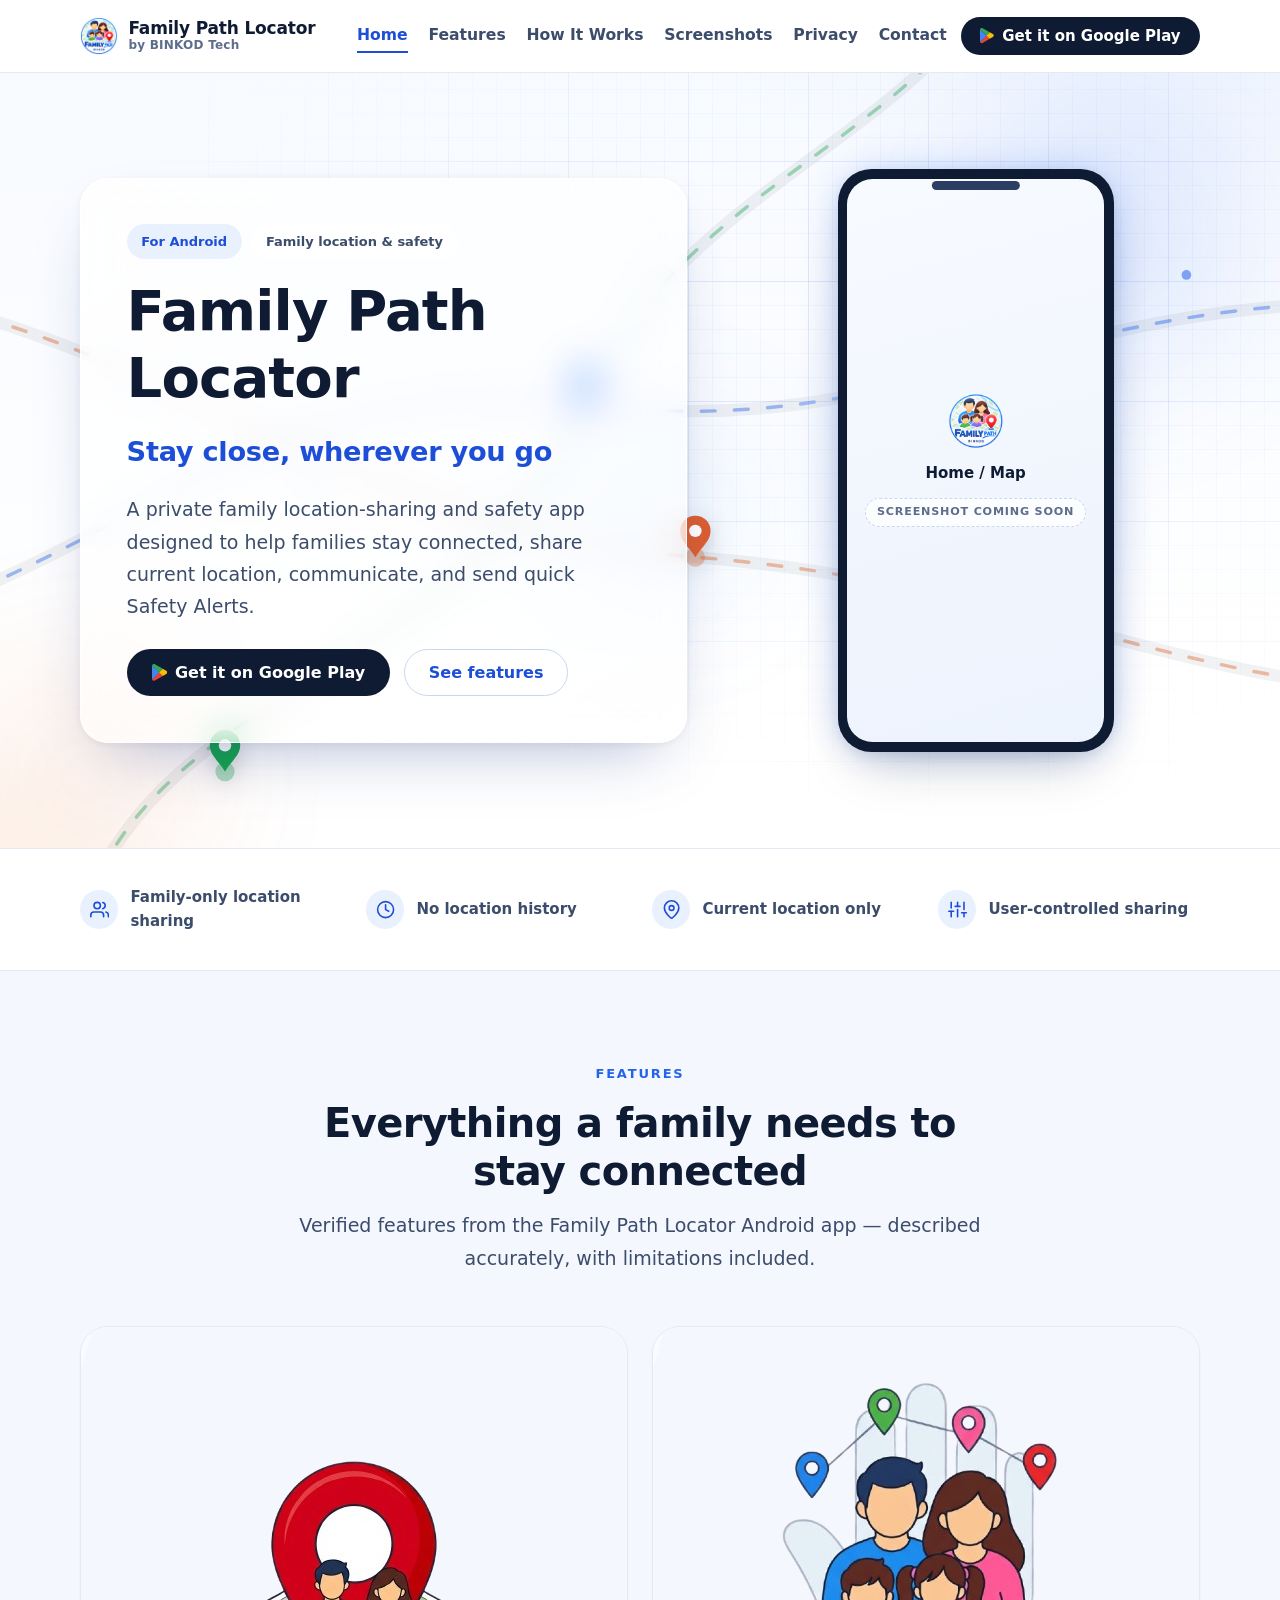
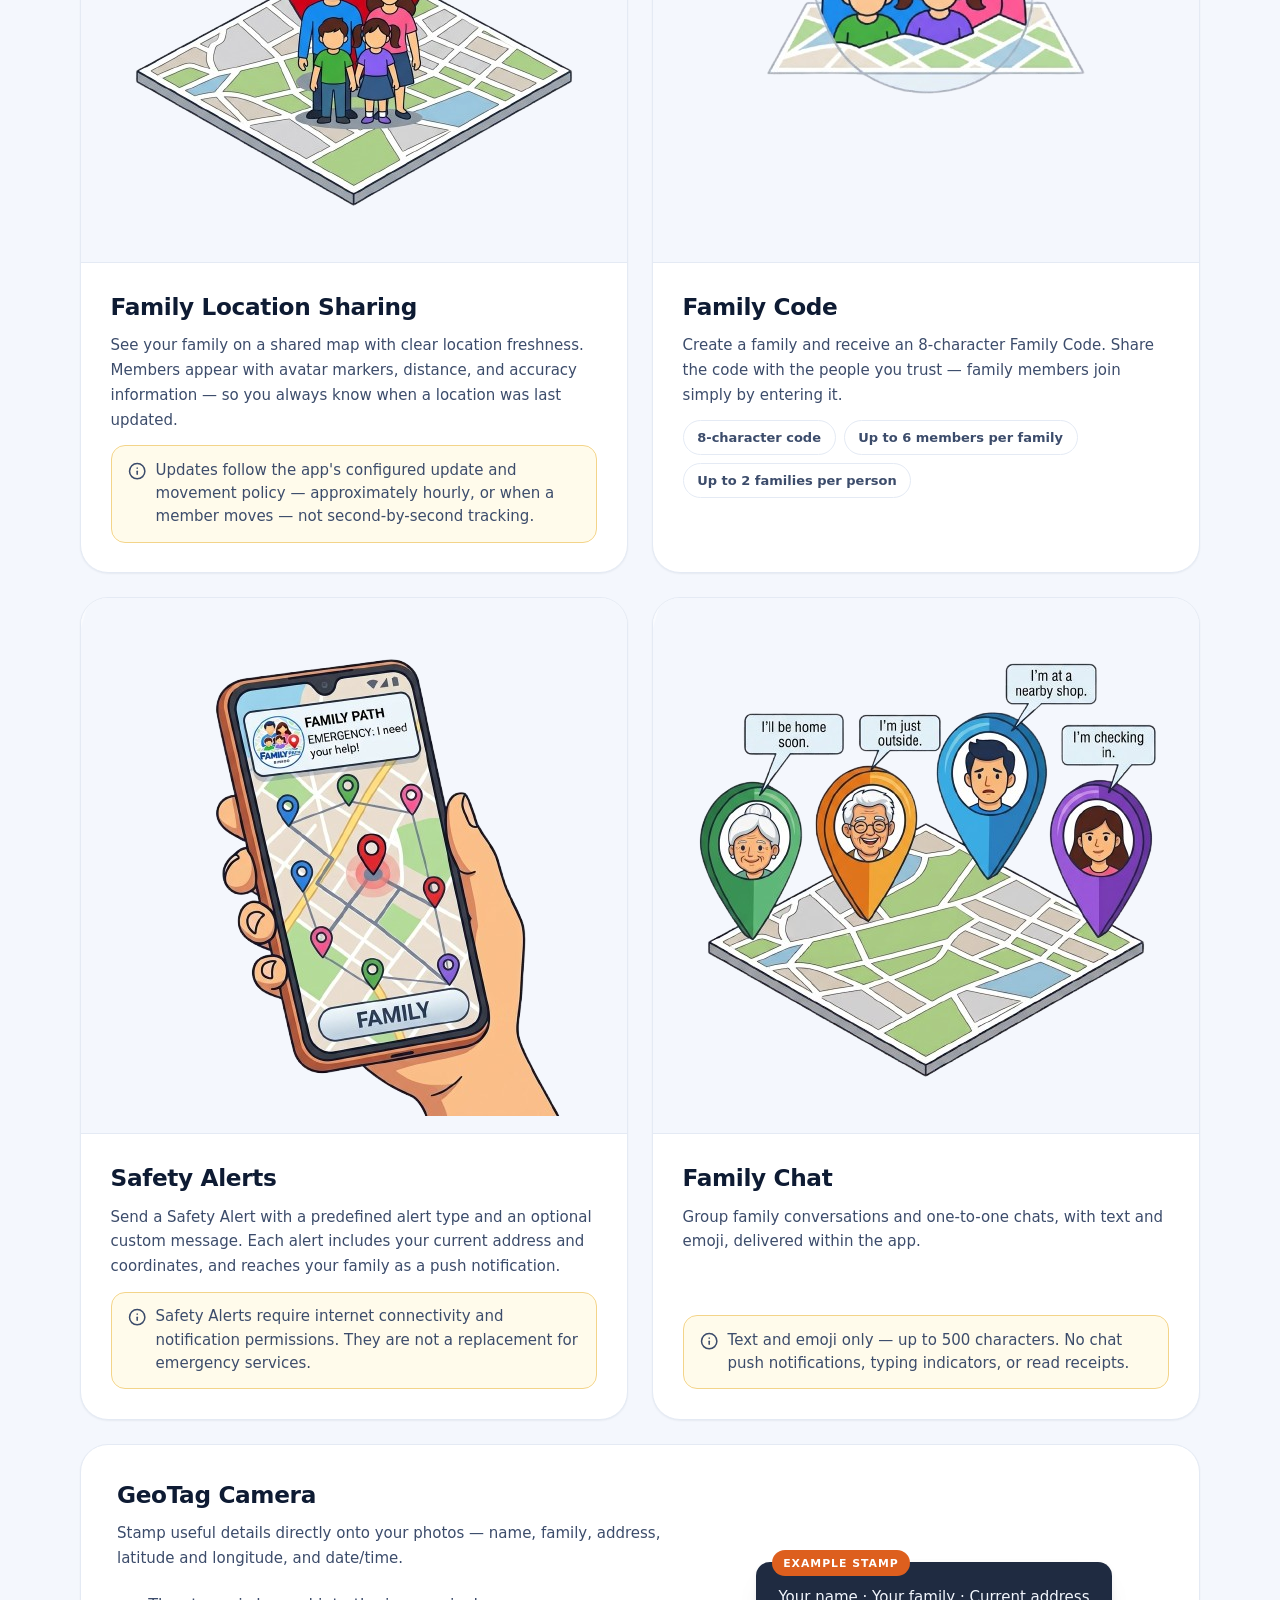
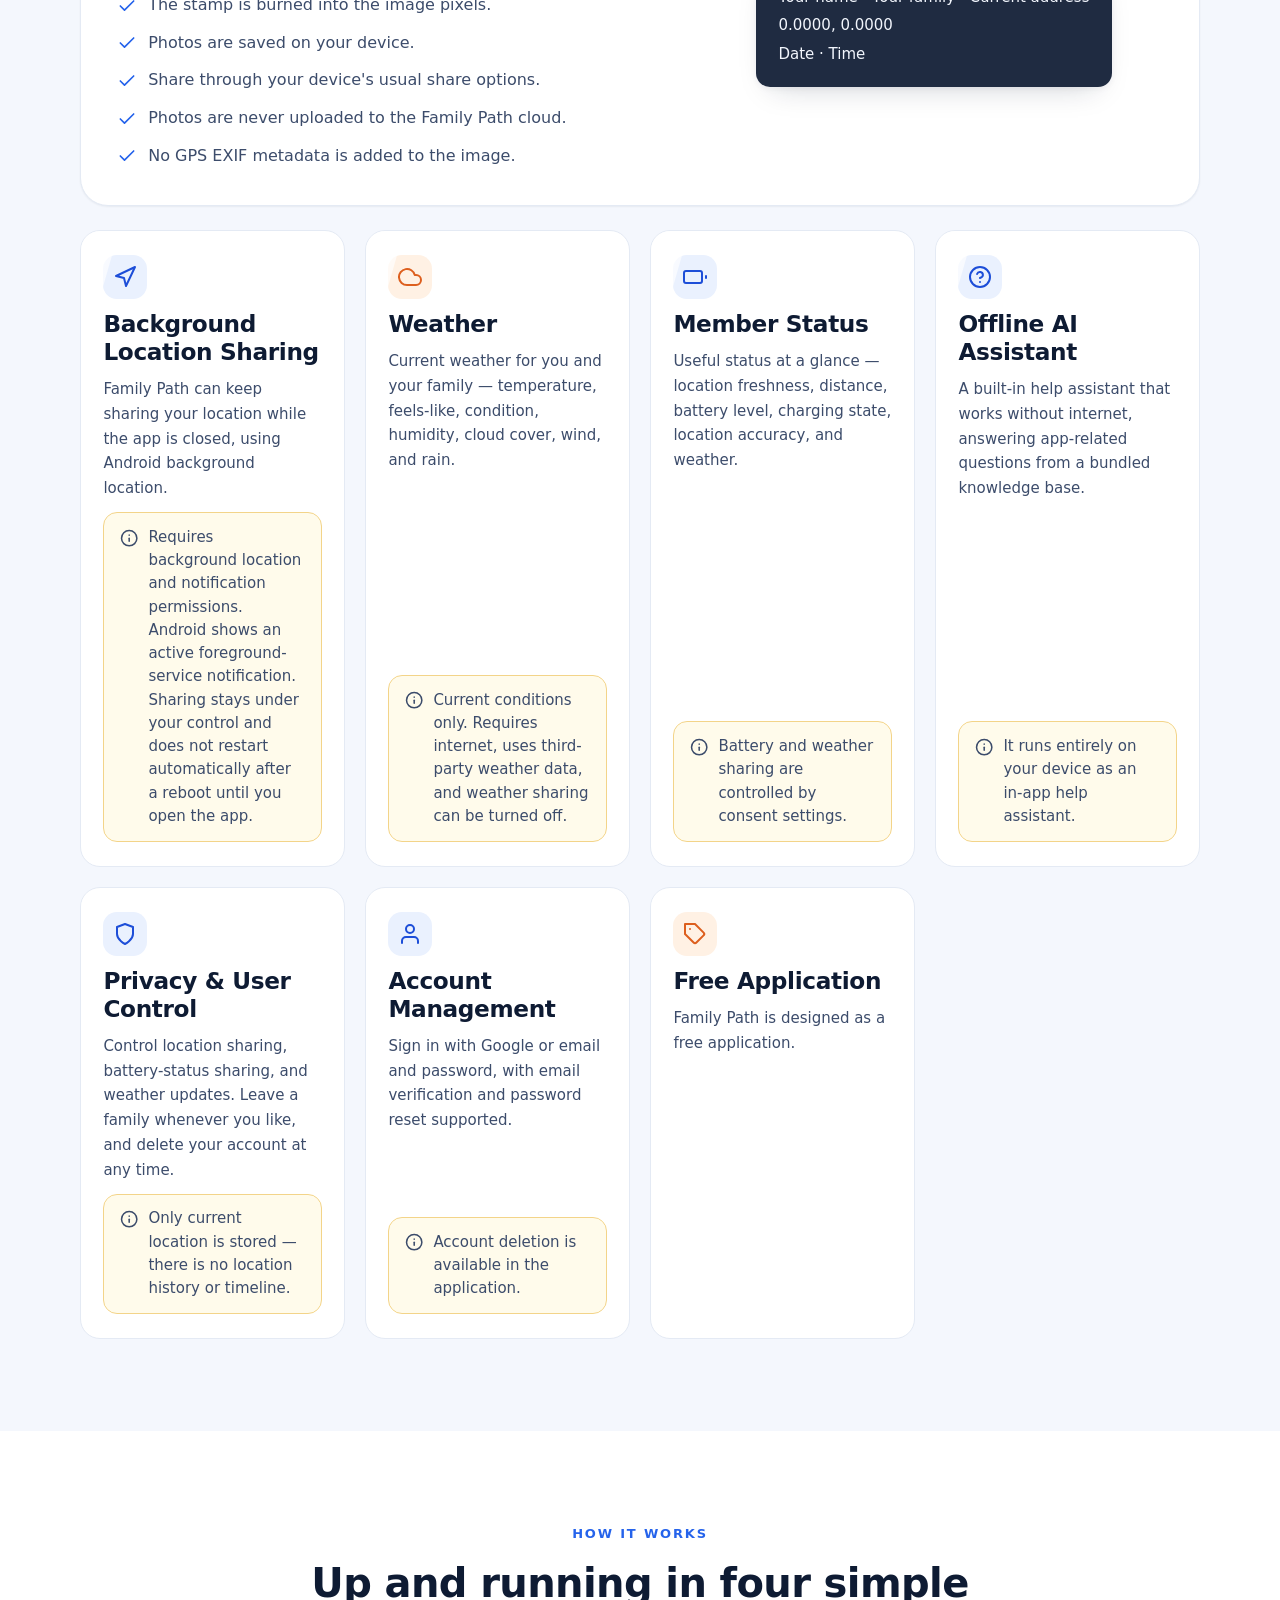
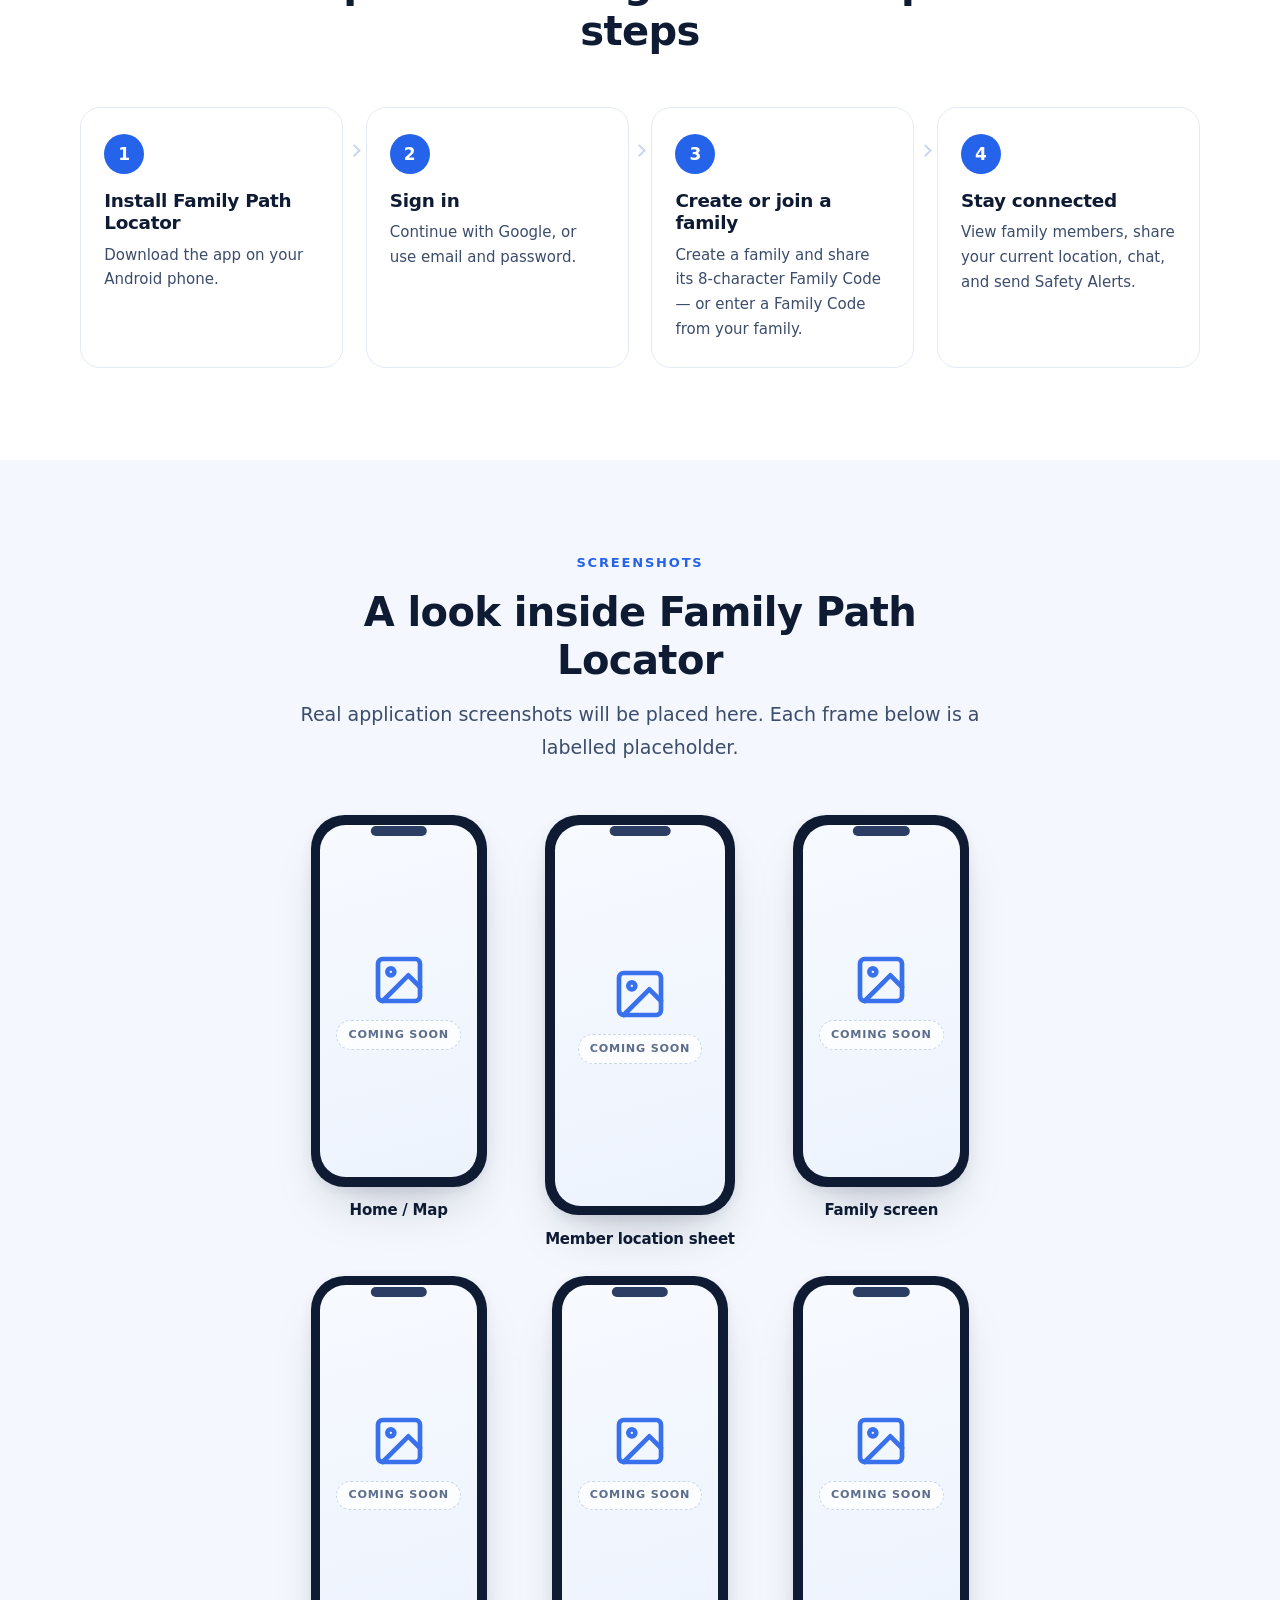
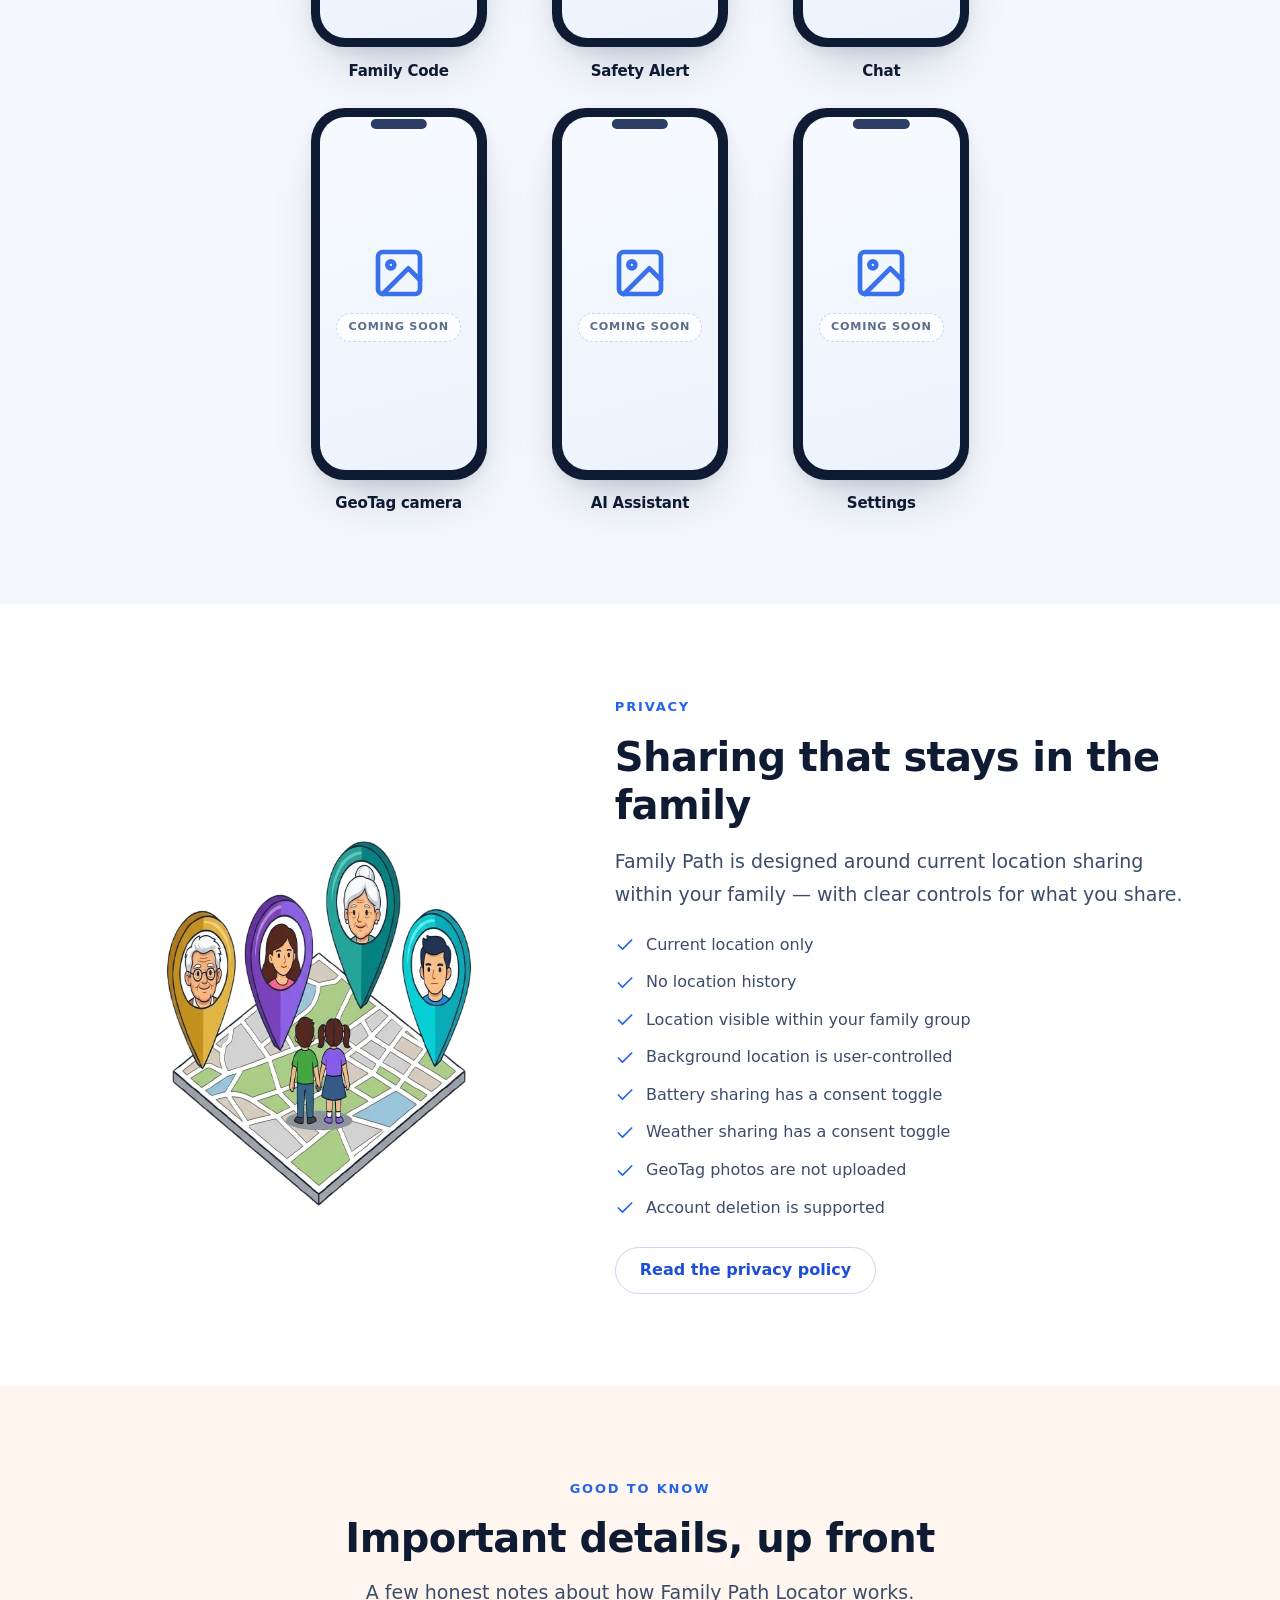
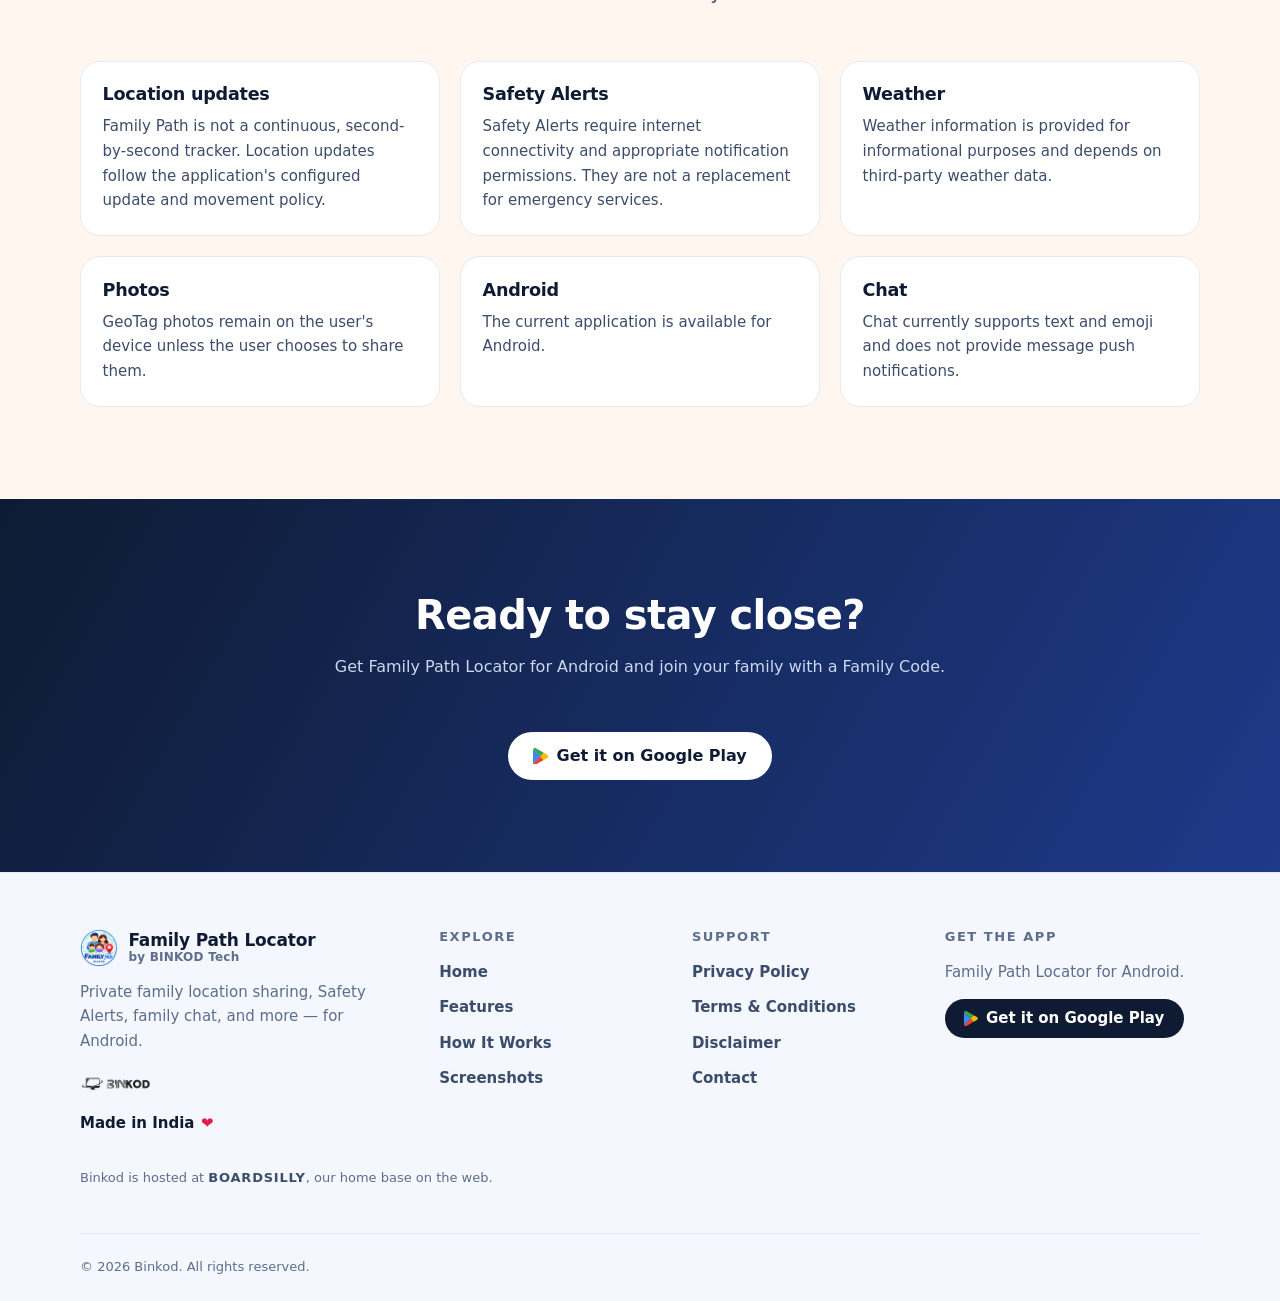
==== family-path-locator/index.html @ 32d00f83 "Initial website - binkod applications" ====
<!DOCTYPE html>
<html lang="en">
<head>
  <meta charset="UTF-8">
  <meta name="viewport" content="width=device-width, initial-scale=1.0">
  <title>Family Path Locator — Stay Close, Wherever You Go</title>
  <meta name="description" content="Family Path Locator is a family location-sharing and safety app for Android that helps families stay connected with current location sharing, family chat, Safety Alerts and more.">
  <meta name="theme-color" content="#2563eb">
  <script>
    document.documentElement.classList.add('js');
    window.setTimeout(function () {
      if (!document.documentElement.classList.contains('is-reveal-ready')) {
        document.documentElement.classList.remove('js');
      }
    }, 3000);
  </script>
  <!-- TODO: Add canonical URL and og:url once the production domain is confirmed. -->
  <meta property="og:type" content="website">
  <meta property="og:site_name" content="BINKOD Tech">
  <meta property="og:title" content="Family Path Locator — Stay Close, Wherever You Go">
  <meta property="og:description" content="Family Path Locator is a family location-sharing and safety app for Android that helps families stay connected with current location sharing, family chat, Safety Alerts and more.">
  <!-- TODO: Add og:image once the production domain is confirmed. -->
  <link rel="icon" type="image/png" sizes="96x96" href="/public/favicon/fav-96.png">
  <link rel="apple-touch-icon" href="/public/favicon/apple-touch-icon.png">
  <link rel="stylesheet" href="/css/global.css">
  <link rel="stylesheet" href="/css/family-path.css">
  <script src="/js/global.js" defer></script>
  <script src="/js/family-path.js" defer></script>
</head>
<body>
  <a class="skip-link" href="#main-content">Skip to main content</a>

  <!-- ============================ HEADER ============================ -->
  <header class="site-header">
    <div class="container header-inner">
      <a class="brand" href="/family-path-locator/">
        <img class="brand__img" src="/public/assets/family-path/icons/familypath.png" alt="" width="38" height="38">
        <span class="brand__text">
          <span class="brand__name">Family Path Locator</span>
          <span class="brand__by">by BINKOD Tech</span>
        </span>
      </a>
      <button class="nav-toggle" type="button" aria-expanded="false" aria-controls="primary-navigation" aria-label="Open menu">
        <span class="nav-toggle__bar" aria-hidden="true"></span>
        <span class="nav-toggle__bar" aria-hidden="true"></span>
        <span class="nav-toggle__bar" aria-hidden="true"></span>
      </button>
      <nav class="site-nav" id="primary-navigation" aria-label="Primary">
        <ul class="site-nav__list">
          <li><a class="site-nav__link" href="/family-path-locator/" aria-current="page">Home</a></li>
          <li><a class="site-nav__link" href="/family-path-locator/#features">Features</a></li>
          <li><a class="site-nav__link" href="/family-path-locator/#how-it-works">How It Works</a></li>
          <li><a class="site-nav__link" href="/family-path-locator/#screenshots">Screenshots</a></li>
          <li><a class="site-nav__link" href="/family-path-locator/privacy-policy/">Privacy</a></li>
          <li><a class="site-nav__link" href="/family-path-locator/contact/">Contact</a></li>
        </ul>
        <!-- Play Store link opens in a new tab (URL configured in js/global.js). -->
        <a class="btn btn--play btn--sm" href="https://play.google.com/store/apps/details?id=com.binkod.familypath" target="_blank" rel="noopener noreferrer" data-play-link>
          <svg class="btn__play-icon" viewBox="0 0 92 101" aria-hidden="true" focusable="false"><path fill="#EA4335" d="M42.7141006,48.2030918 L0.378682653,92.5574864 C1.34201801,95.9718278 3.8294422,98.7491902 7.11735265,100.081627 C10.4052631,101.414063 14.1244454,101.151948 17.1929731,99.3715328 L64.8282049,72.2415332 L42.7141006,48.2030918 Z"/><path fill="#FBBC04" d="M85.5227162,40.6634756 L64.9228444,28.8650805 L41.7361587,49.2125801 L65.0174839,72.1784402 L85.4596231,60.5062311 C89.1508724,58.5735708 91.4640104,54.7514463 91.4640104,50.5848534 C91.4640104,46.4182604 89.1508724,42.5961359 85.4596231,40.6634756 L85.5227162,40.6634756 Z"/><path fill="#4285F4" d="M0.378682653,8.39139474 C0.122773783,9.33743897 -0.00455672329,10.3136395 3.58642309e-13,11.2936738 L3.58642309e-13,89.6552074 C0.00268414143,90.6347753 0.129891998,91.6100356 0.378682653,92.5574864 L44.1652401,49.3387662 L0.378682653,8.39139474 Z"/><path fill="#34A853" d="M43.0295657,50.4744406 L64.9228444,28.8650805 L17.3507056,1.60889485 C15.5610268,0.560731677 13.5255296,0.005596085 11.4515081,0 C6.30402332,-0.0101779895 1.77867801,3.40639326 0.378682653,8.35984823 L43.0295657,50.4744406 Z"/></svg>
          Get it on Google Play
        </a>
      </nav>
    </div>
  </header>

  <main id="main-content">
    <!-- ============================ HERO ============================ -->
    <section class="fp-hero">
      <div class="hero-bg" aria-hidden="true">
        <span class="hero-blob hero-blob--primary"></span>
        <span class="hero-blob hero-blob--accent"></span>
        <span class="hero-blob hero-blob--sky"></span>
        <span class="hero-map-grid"></span>
        <svg class="hero-map" viewBox="0 0 1200 560" preserveAspectRatio="xMidYMid slice" focusable="false">
          <path class="map-road" d="M-40 420 C 220 380, 300 210, 560 240 C 820 270, 900 140, 1240 170"/>
          <path class="map-route map-route--blue" d="M-40 420 C 220 380, 300 210, 560 240 C 820 270, 900 140, 1240 170"/>
          <path class="map-road" d="M-40 140 C 260 180, 380 330, 640 350 C 900 370, 1040 470, 1240 440"/>
          <path class="map-route map-route--accent" d="M-40 140 C 260 180, 380 330, 640 350 C 900 370, 1040 470, 1240 440"/>
          <path class="map-road" d="M200 600 C 260 440, 480 430, 560 240 C 620 100, 760 60, 840 -40"/>
          <path class="map-route map-route--mint" d="M200 600 C 260 440, 480 430, 560 240 C 620 100, 760 60, 840 -40"/>
          <circle class="map-point map-point--blue" cx="360" cy="300" r="4"/>
          <circle class="map-point map-point--accent" cx="770" cy="432" r="4"/>
          <circle class="map-point map-point--blue" cx="995" cy="146" r="3.5"/>
          <g class="map-pin map-pin--blue" transform="translate(560 240)">
            <circle class="map-pin__ping" cx="0" cy="0" r="7"/>
            <path class="map-pin__shape" d="M0 0 C -5 -8 -11 -12 -11 -19 a 11 11 0 0 1 22 0 C 11 -12 5 -8 0 0 Z"/>
            <circle class="map-pin__dot" cx="0" cy="-19" r="4.5"/>
          </g>
          <g class="map-pin map-pin--accent" transform="translate(640 350)">
            <circle class="map-pin__ping" cx="0" cy="0" r="7"/>
            <path class="map-pin__shape" d="M0 0 C -5 -8 -11 -12 -11 -19 a 11 11 0 0 1 22 0 C 11 -12 5 -8 0 0 Z"/>
            <circle class="map-pin__dot" cx="0" cy="-19" r="4.5"/>
          </g>
          <g class="map-pin map-pin--mint" transform="translate(300 505)">
            <circle class="map-pin__ping" cx="0" cy="0" r="7"/>
            <path class="map-pin__shape" d="M0 0 C -5 -8 -11 -12 -11 -19 a 11 11 0 0 1 22 0 C 11 -12 5 -8 0 0 Z"/>
            <circle class="map-pin__dot" cx="0" cy="-19" r="4.5"/>
          </g>
        </svg>
      </div>
      <div class="container fp-hero__grid">
        <div class="fp-hero__copy anim-in">
          <div class="fp-hero__chips">
            <span class="chip chip--primary">For Android</span>
            <span class="chip">Family location &amp; safety</span>
          </div>
          <h1>Family Path Locator</h1>
          <p class="fp-hero__tagline">Stay close, wherever you go</p>
          <p class="lead">
            A private family location-sharing and safety app designed to help
            families stay connected, share current location, communicate, and
            send quick Safety Alerts.
          </p>
          <div class="actions">
            <a class="btn btn--play" href="https://play.google.com/store/apps/details?id=com.binkod.familypath" target="_blank" rel="noopener noreferrer" data-play-link>
              <svg class="btn__play-icon" viewBox="0 0 92 101" aria-hidden="true" focusable="false"><path fill="#EA4335" d="M42.7141006,48.2030918 L0.378682653,92.5574864 C1.34201801,95.9718278 3.8294422,98.7491902 7.11735265,100.081627 C10.4052631,101.414063 14.1244454,101.151948 17.1929731,99.3715328 L64.8282049,72.2415332 L42.7141006,48.2030918 Z"/><path fill="#FBBC04" d="M85.5227162,40.6634756 L64.9228444,28.8650805 L41.7361587,49.2125801 L65.0174839,72.1784402 L85.4596231,60.5062311 C89.1508724,58.5735708 91.4640104,54.7514463 91.4640104,50.5848534 C91.4640104,46.4182604 89.1508724,42.5961359 85.4596231,40.6634756 L85.5227162,40.6634756 Z"/><path fill="#4285F4" d="M0.378682653,8.39139474 C0.122773783,9.33743897 -0.00455672329,10.3136395 3.58642309e-13,11.2936738 L3.58642309e-13,89.6552074 C0.00268414143,90.6347753 0.129891998,91.6100356 0.378682653,92.5574864 L44.1652401,49.3387662 L0.378682653,8.39139474 Z"/><path fill="#34A853" d="M43.0295657,50.4744406 L64.9228444,28.8650805 L17.3507056,1.60889485 C15.5610268,0.560731677 13.5255296,0.005596085 11.4515081,0 C6.30402332,-0.0101779895 1.77867801,3.40639326 0.378682653,8.35984823 L43.0295657,50.4744406 Z"/></svg>
              Get it on Google Play
            </a>
            <a class="btn btn--outline" href="#features">See features</a>
          </div>
        </div>
        <div class="fp-hero__visual anim-in anim-in--delay">
          <!-- Application screenshot/mockup area. When the real Home / Map
               screenshot is supplied, replace the screen contents with:
               <img src="/public/assets/family-path/screenshots/home-map.png"
                    alt="Family Path home screen showing the family map"
                    width="..." height="..." loading="lazy"> -->
          <div class="device device--hero" role="img" aria-label="Placeholder for the Family Path Locator home and map screenshot">
            <div class="device__screen">
              <img class="device__icon" src="/public/assets/family-path/icons/familypath.png" alt="" width="56" height="56">
              <span class="device__label">Home / Map</span>
              <span class="device__pending">Screenshot coming soon</span>
            </div>
          </div>
        </div>
      </div>
    </section>

    <!-- ========================== TRUST STRIP ========================== -->
    <section class="trust" aria-labelledby="trust-title">
      <div class="container">
        <h2 id="trust-title" class="visually-hidden">Privacy highlights</h2>
        <ul class="trust__list" data-reveal-group>
          <li class="trust__item">
            <span class="trust__icon" aria-hidden="true">
              <svg class="icon" viewBox="0 0 24 24" fill="none" stroke="currentColor" stroke-width="2" stroke-linecap="round" stroke-linejoin="round" focusable="false"><path d="M17 21v-2a4 4 0 0 0-4-4H5a4 4 0 0 0-4 4v2"/><circle cx="9" cy="7" r="4"/><path d="M23 21v-2a4 4 0 0 0-3-3.87"/><path d="M16 3.13a4 4 0 0 1 0 7.75"/></svg>
            </span>
            Family-only location sharing
          </li>
          <li class="trust__item">
            <span class="trust__icon" aria-hidden="true">
              <svg class="icon" viewBox="0 0 24 24" fill="none" stroke="currentColor" stroke-width="2" stroke-linecap="round" stroke-linejoin="round" focusable="false"><circle cx="12" cy="12" r="10"/><polyline points="12 6 12 12 16 14"/></svg>
            </span>
            No location history
          </li>
          <li class="trust__item">
            <span class="trust__icon" aria-hidden="true">
              <svg class="icon" viewBox="0 0 24 24" fill="none" stroke="currentColor" stroke-width="2" stroke-linecap="round" stroke-linejoin="round" focusable="false"><path d="M21 10c0 7-9 13-9 13s-9-6-9-13a9 9 0 0 1 18 0z"/><circle cx="12" cy="10" r="3"/></svg>
            </span>
            Current location only
          </li>
          <li class="trust__item">
            <span class="trust__icon" aria-hidden="true">
              <svg class="icon" viewBox="0 0 24 24" fill="none" stroke="currentColor" stroke-width="2" stroke-linecap="round" stroke-linejoin="round" focusable="false"><line x1="4" y1="21" x2="4" y2="14"/><line x1="4" y1="10" x2="4" y2="3"/><line x1="12" y1="21" x2="12" y2="12"/><line x1="12" y1="8" x2="12" y2="3"/><line x1="20" y1="21" x2="20" y2="16"/><line x1="20" y1="12" x2="20" y2="3"/><line x1="1" y1="14" x2="7" y2="14"/><line x1="9" y1="8" x2="15" y2="8"/><line x1="17" y1="16" x2="23" y2="16"/></svg>
            </span>
            User-controlled sharing
          </li>
        </ul>
      </div>
    </section>

    <!-- =========================== FEATURES =========================== -->
    <section id="features" class="section section--soft" aria-labelledby="features-title">
      <div class="container">
        <div class="section-head" data-reveal>
          <span class="eyebrow">Features</span>
          <h2 id="features-title">Everything a family needs to stay connected</h2>
          <p class="lead">
            Verified features from the Family Path Locator Android app —
            described accurately, with limitations included.
          </p>
        </div>

        <!-- Spotlight features -->
        <div class="spotlight-grid" data-reveal-group>
          <article class="spotlight-card">
            <div class="spotlight-card__media">
              <img src="/public/assets/family-path/images/location-sharing.png" alt="" width="500" height="500" loading="lazy" decoding="async">
            </div>
            <div class="spotlight-card__body">
              <h3>Family Location Sharing</h3>
              <p>
                See your family on a shared map with clear location freshness.
                Members appear with avatar markers, distance, and accuracy
                information — so you always know when a location was last
                updated.
              </p>
              <p class="note">
                <svg class="icon" viewBox="0 0 24 24" fill="none" stroke="currentColor" stroke-width="2" stroke-linecap="round" stroke-linejoin="round" aria-hidden="true" focusable="false"><circle cx="12" cy="12" r="10"/><line x1="12" y1="16" x2="12" y2="12"/><line x1="12" y1="8" x2="12.01" y2="8"/></svg>
                Updates follow the app's configured update and movement policy —
                approximately hourly, or when a member moves — not
                second-by-second tracking.
              </p>
            </div>
          </article>

          <article class="spotlight-card">
            <div class="spotlight-card__media">
              <img src="/public/assets/family-path/images/flash1%20create%20family%20and%20members.png" alt="" width="500" height="500" loading="lazy" decoding="async">
            </div>
            <div class="spotlight-card__body">
              <h3>Family Code</h3>
              <p>
                Create a family and receive an 8-character Family Code. Share
                the code with the people you trust — family members join simply
                by entering it.
              </p>
              <div class="chip-row">
                <span class="chip">8-character code</span>
                <span class="chip">Up to 6 members per family</span>
                <span class="chip">Up to 2 families per person</span>
              </div>
            </div>
          </article>

          <article class="spotlight-card">
            <div class="spotlight-card__media">
              <img src="/public/assets/family-path/images/flash3%20safety%20alert.png" alt="" width="500" height="500" loading="lazy" decoding="async">
            </div>
            <div class="spotlight-card__body">
              <h3>Safety Alerts</h3>
              <p>
                Send a Safety Alert with a predefined alert type and an optional
                custom message. Each alert includes your current address and
                coordinates, and reaches your family as a push notification.
              </p>
              <p class="note">
                <svg class="icon" viewBox="0 0 24 24" fill="none" stroke="currentColor" stroke-width="2" stroke-linecap="round" stroke-linejoin="round" aria-hidden="true" focusable="false"><circle cx="12" cy="12" r="10"/><line x1="12" y1="16" x2="12" y2="12"/><line x1="12" y1="8" x2="12.01" y2="8"/></svg>
                Safety Alerts require internet connectivity and notification
                permissions. They are not a replacement for emergency services.
              </p>
            </div>
          </article>

          <article class="spotlight-card">
            <div class="spotlight-card__media">
              <img src="/public/assets/family-path/images/location-messages.png" alt="" width="500" height="500" loading="lazy" decoding="async">
            </div>
            <div class="spotlight-card__body">
              <h3>Family Chat</h3>
              <p>
                Group family conversations and one-to-one chats, with text
                and emoji, delivered within the app.
              </p>
              <p class="note">
                <svg class="icon" viewBox="0 0 24 24" fill="none" stroke="currentColor" stroke-width="2" stroke-linecap="round" stroke-linejoin="round" aria-hidden="true" focusable="false"><circle cx="12" cy="12" r="10"/><line x1="12" y1="16" x2="12" y2="12"/><line x1="12" y1="8" x2="12.01" y2="8"/></svg>
                Text and emoji only — up to 500 characters. No chat push
                notifications, typing indicators, or read receipts.
              </p>
            </div>
          </article>
        </div>

        <!-- GeoTag camera -->
        <article class="geotag-card" data-reveal>
          <div class="geotag-card__copy">
            <h3>GeoTag Camera</h3>
            <p>
              Stamp useful details directly onto your photos — name, family,
              address, latitude and longitude, and date/time.
            </p>
            <ul class="check-list">
              <li>
                <svg class="icon" viewBox="0 0 24 24" fill="none" stroke="currentColor" stroke-width="2" stroke-linecap="round" stroke-linejoin="round" aria-hidden="true" focusable="false"><polyline points="20 6 9 17 4 12"/></svg>
                The stamp is burned into the image pixels.
              </li>
              <li>
                <svg class="icon" viewBox="0 0 24 24" fill="none" stroke="currentColor" stroke-width="2" stroke-linecap="round" stroke-linejoin="round" aria-hidden="true" focusable="false"><polyline points="20 6 9 17 4 12"/></svg>
                Photos are saved on your device.
              </li>
              <li>
                <svg class="icon" viewBox="0 0 24 24" fill="none" stroke="currentColor" stroke-width="2" stroke-linecap="round" stroke-linejoin="round" aria-hidden="true" focusable="false"><polyline points="20 6 9 17 4 12"/></svg>
                Share through your device's usual share options.
              </li>
              <li>
                <svg class="icon" viewBox="0 0 24 24" fill="none" stroke="currentColor" stroke-width="2" stroke-linecap="round" stroke-linejoin="round" aria-hidden="true" focusable="false"><polyline points="20 6 9 17 4 12"/></svg>
                Photos are never uploaded to the Family Path cloud.
              </li>
              <li>
                <svg class="icon" viewBox="0 0 24 24" fill="none" stroke="currentColor" stroke-width="2" stroke-linecap="round" stroke-linejoin="round" aria-hidden="true" focusable="false"><polyline points="20 6 9 17 4 12"/></svg>
                No GPS EXIF metadata is added to the image.
              </li>
            </ul>
          </div>
          <div class="stamp" role="img" aria-label="Example of the information stamped onto a GeoTag photo">
            <span class="stamp__tag">Example stamp</span>
            <span class="stamp__line">Your name · Your family · Current address</span>
            <span class="stamp__line">0.0000, 0.0000</span>
            <span class="stamp__line">Date · Time</span>
          </div>
        </article>

        <!-- Remaining features -->
        <div class="feature-grid" data-reveal-group>
          <article class="feature-card">
            <span class="feature-card__icon" aria-hidden="true">
              <svg class="icon" viewBox="0 0 24 24" fill="none" stroke="currentColor" stroke-width="2" stroke-linecap="round" stroke-linejoin="round" focusable="false"><polygon points="3 11 22 2 13 21 11 13 3 11"/></svg>
            </span>
            <h3>Background Location Sharing</h3>
            <p>
              Family Path can keep sharing your location while the app is
              closed, using Android background location.
            </p>
            <p class="note">
              <svg class="icon" viewBox="0 0 24 24" fill="none" stroke="currentColor" stroke-width="2" stroke-linecap="round" stroke-linejoin="round" aria-hidden="true" focusable="false"><circle cx="12" cy="12" r="10"/><line x1="12" y1="16" x2="12" y2="12"/><line x1="12" y1="8" x2="12.01" y2="8"/></svg>
              Requires background location and notification permissions. Android
              shows an active foreground-service notification. Sharing stays
              under your control and does not restart automatically after a
              reboot until you open the app.
            </p>
          </article>

          <article class="feature-card">
            <span class="feature-card__icon feature-card__icon--accent" aria-hidden="true">
              <svg class="icon" viewBox="0 0 24 24" fill="none" stroke="currentColor" stroke-width="2" stroke-linecap="round" stroke-linejoin="round" focusable="false"><path d="M18 10h-1.26A8 8 0 1 0 9 20h9a5 5 0 0 0 0-10z"/></svg>
            </span>
            <h3>Weather</h3>
            <p>
              Current weather for you and your family — temperature, feels-like,
              condition, humidity, cloud cover, wind, and rain.
            </p>
            <p class="note">
              <svg class="icon" viewBox="0 0 24 24" fill="none" stroke="currentColor" stroke-width="2" stroke-linecap="round" stroke-linejoin="round" aria-hidden="true" focusable="false"><circle cx="12" cy="12" r="10"/><line x1="12" y1="16" x2="12" y2="12"/><line x1="12" y1="8" x2="12.01" y2="8"/></svg>
              Current conditions only. Requires internet, uses third-party
              weather data, and weather sharing can be turned off.
            </p>
          </article>

          <article class="feature-card">
            <span class="feature-card__icon" aria-hidden="true">
              <svg class="icon" viewBox="0 0 24 24" fill="none" stroke="currentColor" stroke-width="2" stroke-linecap="round" stroke-linejoin="round" focusable="false"><rect x="1" y="6" width="18" height="12" rx="2" ry="2"/><line x1="23" y1="13" x2="23" y2="11"/></svg>
            </span>
            <h3>Member Status</h3>
            <p>
              Useful status at a glance — location freshness, distance, battery
              level, charging state, location accuracy, and weather.
            </p>
            <p class="note">
              <svg class="icon" viewBox="0 0 24 24" fill="none" stroke="currentColor" stroke-width="2" stroke-linecap="round" stroke-linejoin="round" aria-hidden="true" focusable="false"><circle cx="12" cy="12" r="10"/><line x1="12" y1="16" x2="12" y2="12"/><line x1="12" y1="8" x2="12.01" y2="8"/></svg>
              Battery and weather sharing are controlled by consent settings.
            </p>
          </article>

          <article class="feature-card">
            <span class="feature-card__icon" aria-hidden="true">
              <svg class="icon" viewBox="0 0 24 24" fill="none" stroke="currentColor" stroke-width="2" stroke-linecap="round" stroke-linejoin="round" focusable="false"><circle cx="12" cy="12" r="10"/><path d="M9.09 9a3 3 0 0 1 5.83 1c0 2-3 3-3 3"/><line x1="12" y1="17" x2="12.01" y2="17"/></svg>
            </span>
            <h3>Offline AI Assistant</h3>
            <p>
              A built-in help assistant that works without internet, answering
              app-related questions from a bundled knowledge base.
            </p>
            <p class="note">
              <svg class="icon" viewBox="0 0 24 24" fill="none" stroke="currentColor" stroke-width="2" stroke-linecap="round" stroke-linejoin="round" aria-hidden="true" focusable="false"><circle cx="12" cy="12" r="10"/><line x1="12" y1="16" x2="12" y2="12"/><line x1="12" y1="8" x2="12.01" y2="8"/></svg>
              It runs entirely on your device as an in-app help assistant.
            </p>
          </article>

          <article class="feature-card">
            <span class="feature-card__icon" aria-hidden="true">
              <svg class="icon" viewBox="0 0 24 24" fill="none" stroke="currentColor" stroke-width="2" stroke-linecap="round" stroke-linejoin="round" focusable="false"><path d="M12 22s8-4 8-10V5l-8-3-8 3v7c0 6 8 10 8 10z"/></svg>
            </span>
            <h3>Privacy &amp; User Control</h3>
            <p>
              Control location sharing, battery-status sharing, and weather
              updates. Leave a family whenever you like, and delete your
              account at any time.
            </p>
            <p class="note">
              <svg class="icon" viewBox="0 0 24 24" fill="none" stroke="currentColor" stroke-width="2" stroke-linecap="round" stroke-linejoin="round" aria-hidden="true" focusable="false"><circle cx="12" cy="12" r="10"/><line x1="12" y1="16" x2="12" y2="12"/><line x1="12" y1="8" x2="12.01" y2="8"/></svg>
              Only current location is stored — there is no location history or
              timeline.
            </p>
          </article>

          <article class="feature-card">
            <span class="feature-card__icon" aria-hidden="true">
              <svg class="icon" viewBox="0 0 24 24" fill="none" stroke="currentColor" stroke-width="2" stroke-linecap="round" stroke-linejoin="round" focusable="false"><path d="M20 21v-2a4 4 0 0 0-4-4H8a4 4 0 0 0-4 4v2"/><circle cx="12" cy="7" r="4"/></svg>
            </span>
            <h3>Account Management</h3>
            <p>
              Sign in with Google or email and password, with email verification
              and password reset supported.
            </p>
            <p class="note">
              <svg class="icon" viewBox="0 0 24 24" fill="none" stroke="currentColor" stroke-width="2" stroke-linecap="round" stroke-linejoin="round" aria-hidden="true" focusable="false"><circle cx="12" cy="12" r="10"/><line x1="12" y1="16" x2="12" y2="12"/><line x1="12" y1="8" x2="12.01" y2="8"/></svg>
              Account deletion is available in the application.
            </p>
          </article>

          <article class="feature-card">
            <span class="feature-card__icon feature-card__icon--accent" aria-hidden="true">
              <svg class="icon" viewBox="0 0 24 24" fill="none" stroke="currentColor" stroke-width="2" stroke-linecap="round" stroke-linejoin="round" focusable="false"><path d="M20.59 13.41l-7.17 7.17a2 2 0 0 1-2.83 0L2 12V2h10l8.59 8.59a2 2 0 0 1 0 2.82z"/><line x1="7" y1="7" x2="7.01" y2="7"/></svg>
            </span>
            <h3>Free Application</h3>
            <p>Family Path is designed as a free application.</p>
          </article>
        </div>
      </div>
    </section>

    <!-- ========================= HOW IT WORKS ========================= -->
    <section id="how-it-works" class="section" aria-labelledby="how-title">
      <div class="container">
        <div class="section-head" data-reveal>
          <span class="eyebrow">How it works</span>
          <h2 id="how-title">Up and running in four simple steps</h2>
        </div>
        <ol class="steps" data-reveal-group>
          <li class="step">
            <span class="step__num" aria-hidden="true">1</span>
            <h3>Install Family Path Locator</h3>
            <p>Download the app on your Android phone.</p>
          </li>
          <li class="step">
            <span class="step__num" aria-hidden="true">2</span>
            <h3>Sign in</h3>
            <p>Continue with Google, or use email and password.</p>
          </li>
          <li class="step">
            <span class="step__num" aria-hidden="true">3</span>
            <h3>Create or join a family</h3>
            <p>
              Create a family and share its 8-character Family Code — or enter
              a Family Code from your family.
            </p>
          </li>
          <li class="step">
            <span class="step__num" aria-hidden="true">4</span>
            <h3>Stay connected</h3>
            <p>
              View family members, share your current location, chat, and send
              Safety Alerts.
            </p>
          </li>
        </ol>
      </div>
    </section>

    <!-- ========================== SCREENSHOTS ========================== -->
    <section id="screenshots" class="section section--soft" aria-labelledby="shots-title">
      <div class="container">
        <div class="section-head" data-reveal>
          <span class="eyebrow">Screenshots</span>
          <h2 id="shots-title">A look inside Family Path Locator</h2>
          <p class="lead">
            Real application screenshots will be placed here. Each frame below
            is a labelled placeholder.
          </p>
        </div>
        <!-- To add a real screenshot, replace the .device__screen contents with:
             <img src="/public/assets/family-path/screenshots/<name>.png"
                  alt="Descriptive alternative text" width="..." height="..." loading="lazy"> -->
        <div class="shot-grid" data-reveal-group>
          <figure class="shot">
            <div class="device" role="img" aria-label="Placeholder screenshot: Home / Map">
              <div class="device__screen">
                <svg class="device__icon" viewBox="0 0 24 24" fill="none" stroke="currentColor" stroke-width="2" stroke-linecap="round" stroke-linejoin="round" aria-hidden="true" focusable="false"><rect x="3" y="3" width="18" height="18" rx="2" ry="2"/><circle cx="8.5" cy="8.5" r="1.5"/><polyline points="21 15 16 10 5 21"/></svg>
                <span class="device__pending">Coming soon</span>
              </div>
            </div>
            <figcaption><h3 class="shot__label">Home / Map</h3></figcaption>
          </figure>

          <figure class="shot">
            <div class="device" role="img" aria-label="Placeholder screenshot: Member location sheet">
              <div class="device__screen">
                <svg class="device__icon" viewBox="0 0 24 24" fill="none" stroke="currentColor" stroke-width="2" stroke-linecap="round" stroke-linejoin="round" aria-hidden="true" focusable="false"><rect x="3" y="3" width="18" height="18" rx="2" ry="2"/><circle cx="8.5" cy="8.5" r="1.5"/><polyline points="21 15 16 10 5 21"/></svg>
                <span class="device__pending">Coming soon</span>
              </div>
            </div>
            <figcaption><h3 class="shot__label">Member location sheet</h3></figcaption>
          </figure>

          <figure class="shot">
            <div class="device" role="img" aria-label="Placeholder screenshot: Family screen">
              <div class="device__screen">
                <svg class="device__icon" viewBox="0 0 24 24" fill="none" stroke="currentColor" stroke-width="2" stroke-linecap="round" stroke-linejoin="round" aria-hidden="true" focusable="false"><rect x="3" y="3" width="18" height="18" rx="2" ry="2"/><circle cx="8.5" cy="8.5" r="1.5"/><polyline points="21 15 16 10 5 21"/></svg>
                <span class="device__pending">Coming soon</span>
              </div>
            </div>
            <figcaption><h3 class="shot__label">Family screen</h3></figcaption>
          </figure>

          <figure class="shot">
            <div class="device" role="img" aria-label="Placeholder screenshot: Family Code">
              <div class="device__screen">
                <svg class="device__icon" viewBox="0 0 24 24" fill="none" stroke="currentColor" stroke-width="2" stroke-linecap="round" stroke-linejoin="round" aria-hidden="true" focusable="false"><rect x="3" y="3" width="18" height="18" rx="2" ry="2"/><circle cx="8.5" cy="8.5" r="1.5"/><polyline points="21 15 16 10 5 21"/></svg>
                <span class="device__pending">Coming soon</span>
              </div>
            </div>
            <figcaption><h3 class="shot__label">Family Code</h3></figcaption>
          </figure>

          <figure class="shot">
            <div class="device" role="img" aria-label="Placeholder screenshot: Safety Alert">
              <div class="device__screen">
                <svg class="device__icon" viewBox="0 0 24 24" fill="none" stroke="currentColor" stroke-width="2" stroke-linecap="round" stroke-linejoin="round" aria-hidden="true" focusable="false"><rect x="3" y="3" width="18" height="18" rx="2" ry="2"/><circle cx="8.5" cy="8.5" r="1.5"/><polyline points="21 15 16 10 5 21"/></svg>
                <span class="device__pending">Coming soon</span>
              </div>
            </div>
            <figcaption><h3 class="shot__label">Safety Alert</h3></figcaption>
          </figure>

          <figure class="shot">
            <div class="device" role="img" aria-label="Placeholder screenshot: Chat">
              <div class="device__screen">
                <svg class="device__icon" viewBox="0 0 24 24" fill="none" stroke="currentColor" stroke-width="2" stroke-linecap="round" stroke-linejoin="round" aria-hidden="true" focusable="false"><rect x="3" y="3" width="18" height="18" rx="2" ry="2"/><circle cx="8.5" cy="8.5" r="1.5"/><polyline points="21 15 16 10 5 21"/></svg>
                <span class="device__pending">Coming soon</span>
              </div>
            </div>
            <figcaption><h3 class="shot__label">Chat</h3></figcaption>
          </figure>

          <figure class="shot">
            <div class="device" role="img" aria-label="Placeholder screenshot: GeoTag camera">
              <div class="device__screen">
                <svg class="device__icon" viewBox="0 0 24 24" fill="none" stroke="currentColor" stroke-width="2" stroke-linecap="round" stroke-linejoin="round" aria-hidden="true" focusable="false"><rect x="3" y="3" width="18" height="18" rx="2" ry="2"/><circle cx="8.5" cy="8.5" r="1.5"/><polyline points="21 15 16 10 5 21"/></svg>
                <span class="device__pending">Coming soon</span>
              </div>
            </div>
            <figcaption><h3 class="shot__label">GeoTag camera</h3></figcaption>
          </figure>

          <figure class="shot">
            <div class="device" role="img" aria-label="Placeholder screenshot: AI Assistant">
              <div class="device__screen">
                <svg class="device__icon" viewBox="0 0 24 24" fill="none" stroke="currentColor" stroke-width="2" stroke-linecap="round" stroke-linejoin="round" aria-hidden="true" focusable="false"><rect x="3" y="3" width="18" height="18" rx="2" ry="2"/><circle cx="8.5" cy="8.5" r="1.5"/><polyline points="21 15 16 10 5 21"/></svg>
                <span class="device__pending">Coming soon</span>
              </div>
            </div>
            <figcaption><h3 class="shot__label">AI Assistant</h3></figcaption>
          </figure>

          <figure class="shot">
            <div class="device" role="img" aria-label="Placeholder screenshot: Settings">
              <div class="device__screen">
                <svg class="device__icon" viewBox="0 0 24 24" fill="none" stroke="currentColor" stroke-width="2" stroke-linecap="round" stroke-linejoin="round" aria-hidden="true" focusable="false"><rect x="3" y="3" width="18" height="18" rx="2" ry="2"/><circle cx="8.5" cy="8.5" r="1.5"/><polyline points="21 15 16 10 5 21"/></svg>
                <span class="device__pending">Coming soon</span>
              </div>
            </div>
            <figcaption><h3 class="shot__label">Settings</h3></figcaption>
          </figure>
        </div>
      </div>
    </section>

    <!-- ============================ PRIVACY ============================ -->
    <section id="privacy" class="section" aria-labelledby="privacy-title">
      <div class="container privacy-grid">
        <div class="privacy__copy" data-reveal>
          <span class="eyebrow">Privacy</span>
          <h2 id="privacy-title">Sharing that stays in the family</h2>
          <p class="lead">
            Family Path is designed around current location sharing within your
            family — with clear controls for what you share.
          </p>
          <ul class="check-list">
            <li>
              <svg class="icon" viewBox="0 0 24 24" fill="none" stroke="currentColor" stroke-width="2" stroke-linecap="round" stroke-linejoin="round" aria-hidden="true" focusable="false"><polyline points="20 6 9 17 4 12"/></svg>
              Current location only
            </li>
            <li>
              <svg class="icon" viewBox="0 0 24 24" fill="none" stroke="currentColor" stroke-width="2" stroke-linecap="round" stroke-linejoin="round" aria-hidden="true" focusable="false"><polyline points="20 6 9 17 4 12"/></svg>
              No location history
            </li>
            <li>
              <svg class="icon" viewBox="0 0 24 24" fill="none" stroke="currentColor" stroke-width="2" stroke-linecap="round" stroke-linejoin="round" aria-hidden="true" focusable="false"><polyline points="20 6 9 17 4 12"/></svg>
              Location visible within your family group
            </li>
            <li>
              <svg class="icon" viewBox="0 0 24 24" fill="none" stroke="currentColor" stroke-width="2" stroke-linecap="round" stroke-linejoin="round" aria-hidden="true" focusable="false"><polyline points="20 6 9 17 4 12"/></svg>
              Background location is user-controlled
            </li>
            <li>
              <svg class="icon" viewBox="0 0 24 24" fill="none" stroke="currentColor" stroke-width="2" stroke-linecap="round" stroke-linejoin="round" aria-hidden="true" focusable="false"><polyline points="20 6 9 17 4 12"/></svg>
              Battery sharing has a consent toggle
            </li>
            <li>
              <svg class="icon" viewBox="0 0 24 24" fill="none" stroke="currentColor" stroke-width="2" stroke-linecap="round" stroke-linejoin="round" aria-hidden="true" focusable="false"><polyline points="20 6 9 17 4 12"/></svg>
              Weather sharing has a consent toggle
            </li>
            <li>
              <svg class="icon" viewBox="0 0 24 24" fill="none" stroke="currentColor" stroke-width="2" stroke-linecap="round" stroke-linejoin="round" aria-hidden="true" focusable="false"><polyline points="20 6 9 17 4 12"/></svg>
              GeoTag photos are not uploaded
            </li>
            <li>
              <svg class="icon" viewBox="0 0 24 24" fill="none" stroke="currentColor" stroke-width="2" stroke-linecap="round" stroke-linejoin="round" aria-hidden="true" focusable="false"><polyline points="20 6 9 17 4 12"/></svg>
              Account deletion is supported
            </li>
          </ul>
          <div class="actions">
            <a class="btn btn--outline" href="/family-path-locator/privacy-policy/">Read the privacy policy</a>
          </div>
        </div>
        <div class="privacy__art" data-reveal>
          <img src="/public/assets/family-path/images/flash2%20location%20sharing.png" alt="" width="500" height="500" loading="lazy" decoding="async">
        </div>
      </div>
    </section>

    <!-- ========================== GOOD TO KNOW ========================== -->
    <section id="good-to-know" class="section section--warm" aria-labelledby="gtk-title">
      <div class="container">
        <div class="section-head" data-reveal>
          <span class="eyebrow">Good to know</span>
          <h2 id="gtk-title">Important details, up front</h2>
          <p class="lead">A few honest notes about how Family Path Locator works.</p>
        </div>
        <div class="notes-grid" data-reveal-group>
          <article class="note-card">
            <h3>Location updates</h3>
            <p>
              Family Path is not a continuous, second-by-second tracker.
              Location updates follow the application's configured update and
              movement policy.
            </p>
          </article>
          <article class="note-card">
            <h3>Safety Alerts</h3>
            <p>
              Safety Alerts require internet connectivity and appropriate
              notification permissions. They are not a replacement for
              emergency services.
            </p>
          </article>
          <article class="note-card">
            <h3>Weather</h3>
            <p>
              Weather information is provided for informational purposes and
              depends on third-party weather data.
            </p>
          </article>
          <article class="note-card">
            <h3>Photos</h3>
            <p>
              GeoTag photos remain on the user's device unless the user chooses
              to share them.
            </p>
          </article>
          <article class="note-card">
            <h3>Android</h3>
            <p>The current application is available for Android.</p>
          </article>
          <article class="note-card">
            <h3>Chat</h3>
            <p>
              Chat currently supports text and emoji and does not provide
              message push notifications.
            </p>
          </article>
        </div>
      </div>
    </section>

    <!-- ============================= CTA ============================= -->
    <section class="section section--dark cta-band" aria-labelledby="cta-title">
      <div class="container">
        <div class="section-head" data-reveal>
          <h2 id="cta-title">Ready to stay close?</h2>
          <p>
            Get Family Path Locator for Android and join your family with a
            Family Code.
          </p>
        </div>
        <div class="actions" data-reveal>
          <a class="btn btn--light" href="https://play.google.com/store/apps/details?id=com.binkod.familypath" target="_blank" rel="noopener noreferrer" data-play-link>
            <svg class="btn__play-icon" viewBox="0 0 92 101" aria-hidden="true" focusable="false"><path fill="#EA4335" d="M42.7141006,48.2030918 L0.378682653,92.5574864 C1.34201801,95.9718278 3.8294422,98.7491902 7.11735265,100.081627 C10.4052631,101.414063 14.1244454,101.151948 17.1929731,99.3715328 L64.8282049,72.2415332 L42.7141006,48.2030918 Z"/><path fill="#FBBC04" d="M85.5227162,40.6634756 L64.9228444,28.8650805 L41.7361587,49.2125801 L65.0174839,72.1784402 L85.4596231,60.5062311 C89.1508724,58.5735708 91.4640104,54.7514463 91.4640104,50.5848534 C91.4640104,46.4182604 89.1508724,42.5961359 85.4596231,40.6634756 L85.5227162,40.6634756 Z"/><path fill="#4285F4" d="M0.378682653,8.39139474 C0.122773783,9.33743897 -0.00455672329,10.3136395 3.58642309e-13,11.2936738 L3.58642309e-13,89.6552074 C0.00268414143,90.6347753 0.129891998,91.6100356 0.378682653,92.5574864 L44.1652401,49.3387662 L0.378682653,8.39139474 Z"/><path fill="#34A853" d="M43.0295657,50.4744406 L64.9228444,28.8650805 L17.3507056,1.60889485 C15.5610268,0.560731677 13.5255296,0.005596085 11.4515081,0 C6.30402332,-0.0101779895 1.77867801,3.40639326 0.378682653,8.35984823 L43.0295657,50.4744406 Z"/></svg>
            Get it on Google Play
          </a>
        </div>
      </div>
    </section>
  </main>

  <!-- ============================ FOOTER ============================ -->
  <footer class="site-footer">
    <div class="container">
      <div class="footer-grid">
        <div class="footer-brand">
          <a class="brand" href="/family-path-locator/">
            <img class="brand__img" src="/public/assets/family-path/icons/familypath.png" alt="" width="38" height="38" loading="lazy">
            <span class="brand__text">
              <span class="brand__name">Family Path Locator</span>
              <span class="brand__by">by BINKOD Tech</span>
            </span>
          </a>
          <p class="footer-brand__text">
            Private family location sharing, Safety Alerts, family chat, and
            more — for Android.
          </p>
          <a class="binkod-link" href="https://www.binkod.in/" target="_blank" rel="noopener noreferrer">
            <img src="/public/assets/shared/binkod.png" alt="BINKOD Tech" width="150" height="68" loading="lazy">
          </a>
          <p class="made-in">Made in India <span class="made-in__heart" aria-hidden="true">❤️</span></p>
        </div>
        <div class="footer-col">
          <h2 class="footer__title">Explore</h2>
          <ul class="footer-links">
            <li><a href="/family-path-locator/">Home</a></li>
            <li><a href="/family-path-locator/#features">Features</a></li>
            <li><a href="/family-path-locator/#how-it-works">How It Works</a></li>
            <li><a href="/family-path-locator/#screenshots">Screenshots</a></li>
          </ul>
        </div>
        <div class="footer-col">
          <h2 class="footer__title">Support</h2>
          <ul class="footer-links">
            <li><a href="/family-path-locator/privacy-policy/">Privacy Policy</a></li>
            <li><a href="/family-path-locator/terms-and-conditions/">Terms &amp; Conditions</a></li>
            <li><a href="/family-path-locator/disclaimer/">Disclaimer</a></li>
            <li><a href="/family-path-locator/contact/">Contact</a></li>
          </ul>
        </div>
        <div class="footer-col footer-cta">
          <h2 class="footer__title">Get the app</h2>
          <p class="footer-cta__text">Family Path Locator for Android.</p>
          <!-- Play Store URL is configured centrally in js/global.js. -->
          <a class="btn btn--play btn--sm" href="https://play.google.com/store/apps/details?id=com.binkod.familypath" target="_blank" rel="noopener noreferrer" data-play-link>
            <svg class="btn__play-icon" viewBox="0 0 92 101" aria-hidden="true" focusable="false"><path fill="#EA4335" d="M42.7141006,48.2030918 L0.378682653,92.5574864 C1.34201801,95.9718278 3.8294422,98.7491902 7.11735265,100.081627 C10.4052631,101.414063 14.1244454,101.151948 17.1929731,99.3715328 L64.8282049,72.2415332 L42.7141006,48.2030918 Z"/><path fill="#FBBC04" d="M85.5227162,40.6634756 L64.9228444,28.8650805 L41.7361587,49.2125801 L65.0174839,72.1784402 L85.4596231,60.5062311 C89.1508724,58.5735708 91.4640104,54.7514463 91.4640104,50.5848534 C91.4640104,46.4182604 89.1508724,42.5961359 85.4596231,40.6634756 L85.5227162,40.6634756 Z"/><path fill="#4285F4" d="M0.378682653,8.39139474 C0.122773783,9.33743897 -0.00455672329,10.3136395 3.58642309e-13,11.2936738 L3.58642309e-13,89.6552074 C0.00268414143,90.6347753 0.129891998,91.6100356 0.378682653,92.5574864 L44.1652401,49.3387662 L0.378682653,8.39139474 Z"/><path fill="#34A853" d="M43.0295657,50.4744406 L64.9228444,28.8650805 L17.3507056,1.60889485 C15.5610268,0.560731677 13.5255296,0.005596085 11.4515081,0 C6.30402332,-0.0101779895 1.77867801,3.40639326 0.378682653,8.35984823 L43.0295657,50.4744406 Z"/></svg>
            Get it on Google Play
          </a>
        </div>
      </div>
      <p class="footer-hosting">
        Binkod is hosted at <a href="https://boardsilly.in">BOARDSILLY</a>, our home base on the web.
      </p>
      <div class="footer-bottom">
        <span>© 2026 Binkod. All rights reserved.</span>
      </div>
    </div>
  </footer>
</body>
</html>
---- css/global.css ----
/* ==========================================================================
   BINKOD Tech Web — global.css
   Site-wide foundation: design tokens, reset, typography, buttons, layout,
   header/navigation, footer, accessibility helpers, root page, and 404 page.

   Application-specific styles belong in the application stylesheet
   (for example css/family-path.css).
   ========================================================================== */

/* --------------------------------------------------------------------------
   Design tokens
   -------------------------------------------------------------------------- */
:root {
  /* Color */
  --c-bg: #ffffff;
  --c-bg-soft: #f4f7fd;
  --c-bg-warm: #fff7ef;
  --c-surface: #ffffff;
  --c-line: #e4eaf4;
  --c-line-strong: #c9d6ec;
  --c-ink: #0e1b33;
  --c-ink-soft: #3c4c6b;
  --c-muted: #5d6d8c;
  --c-primary: #2563eb;
  --c-primary-strong: #1d4ed8;
  --c-primary-soft: #eaf1fe;
  --c-accent: #dd5f1e;
  --c-accent-soft: #fff1e4;
  --c-heart: #e11d48;
  --c-note-bg: #fffbeb;
  --c-note-line: #f3d489;
  --c-note-ink: #6f5412;

  /* Typography */
  --font-sans: system-ui, -apple-system, "Segoe UI", Roboto, "Helvetica Neue",
    Arial, "Noto Sans", sans-serif;
  --fs-xs: 0.8125rem;
  --fs-sm: 0.9375rem;
  --fs-base: 1rem;
  --fs-md: 1.125rem;
  --fs-lg: 1.25rem;
  --fs-lead: clamp(1.0625rem, 1rem + 0.3vw, 1.1875rem);
  --fs-h1: clamp(2.375rem, 1.4rem + 4vw, 3.5rem);
  --fs-h2: clamp(1.75rem, 1.2rem + 2.2vw, 2.5rem);
  --fs-h3: clamp(1.2rem, 1.05rem + 0.7vw, 1.45rem);
  --lh-body: 1.65;

  /* Shape & elevation */
  --r-sm: 8px;
  --r-md: 14px;
  --r-lg: 20px;
  --r-xl: 28px;
  --r-pill: 999px;
  --sh-1: 0 1px 2px rgba(14, 27, 51, 0.06);
  --sh-2: 0 2px 6px rgba(14, 27, 51, 0.05), 0 14px 30px -16px rgba(14, 27, 51, 0.22);
  --sh-3: 0 4px 12px rgba(14, 27, 51, 0.07), 0 28px 56px -24px rgba(14, 27, 51, 0.28);

  /* Layout */
  --container: 70rem;
  --gutter: clamp(1rem, 4vw, 1.75rem);
  --section-y: clamp(3.5rem, 2rem + 6vw, 5.75rem);
  --header-h: 4.5rem;

  /* Motion */
  --t-fast: 150ms ease;
  --t: 220ms ease;
}

/* --------------------------------------------------------------------------
   Reset / base
   -------------------------------------------------------------------------- */
*,
*::before,
*::after {
  box-sizing: border-box;
}

html {
  -webkit-text-size-adjust: 100%;
  scroll-behavior: smooth;
}

body {
  margin: 0;
}

h1,
h2,
h3,
h4,
p,
figure,
blockquote,
ul,
ol,
dl,
dd {
  margin: 0;
}

img,
picture,
video,
svg {
  display: block;
  max-width: 100%;
}

input,
button,
textarea,
select {
  font: inherit;
}

ul[class],
ol[class] {
  list-style: none;
  padding: 0;
}

::selection {
  background: var(--c-primary-soft);
  color: var(--c-ink);
}

/* --------------------------------------------------------------------------
   Body defaults and typography
   -------------------------------------------------------------------------- */
body {
  font-family: var(--font-sans);
  font-size: var(--fs-base);
  line-height: var(--lh-body);
  color: var(--c-ink);
  background-color: var(--c-bg);
  -webkit-font-smoothing: antialiased;
}

h1,
h2,
h3,
h4,
h5,
h6 {
  line-height: 1.2;
  font-weight: 700;
  letter-spacing: -0.015em;
}

h1 {
  font-size: var(--fs-h1);
}

h2 {
  font-size: var(--fs-h2);
}

h3 {
  font-size: var(--fs-h3);
}

p {
  overflow-wrap: break-word;
}

strong {
  font-weight: 700;
}

a {
  color: var(--c-primary);
  text-decoration-thickness: 0.06em;
  text-underline-offset: 0.18em;
}

a:hover {
  color: var(--c-primary-strong);
}

.icon {
  width: 1.5rem;
  height: 1.5rem;
  flex: none;
}

/* --------------------------------------------------------------------------
   Layout primitives
   -------------------------------------------------------------------------- */
.container {
  width: min(100% - 2 * var(--gutter), var(--container));
  margin-inline: auto;
}

.section {
  padding-block: var(--section-y);
}

section[id],
main[id] {
  scroll-margin-top: calc(var(--header-h) + 0.75rem);
}

.section--soft {
  background-color: var(--c-bg-soft);
}

.section--warm {
  background-color: var(--c-bg-warm);
}

.section--dark {
  background: linear-gradient(140deg, #10203f 0%, #16305f 55%, #1d3f7d 100%);
  color: #eef3fc;
}

.section--dark h2,
.section--dark h3 {
  color: #ffffff;
}

.section--dark .eyebrow {
  color: #9dbdf8;
}

.section--dark p {
  color: #ccd8ee;
}

.section-head {
  max-width: 44rem;
  margin-inline: auto;
  text-align: center;
  margin-bottom: clamp(2rem, 1.2rem + 3vw, 3.25rem);
}

.section-head > * + * {
  margin-top: 0.9rem;
}

.eyebrow {
  display: block;
  font-size: var(--fs-xs);
  font-weight: 700;
  letter-spacing: 0.14em;
  text-transform: uppercase;
  color: var(--c-primary);
}

.lead {
  font-size: var(--fs-lead);
  line-height: 1.7;
  color: var(--c-ink-soft);
}

.actions {
  display: flex;
  flex-wrap: wrap;
  align-items: center;
  gap: 0.85rem;
}

/* --------------------------------------------------------------------------
   Buttons
   -------------------------------------------------------------------------- */
.btn {
  display: inline-flex;
  align-items: center;
  justify-content: center;
  gap: 0.5rem;
  padding: 0.8rem 1.5rem;
  border: 1.5px solid transparent;
  border-radius: var(--r-pill);
  font-family: inherit;
  font-size: 1rem;
  font-weight: 600;
  line-height: 1.25;
  text-align: center;
  text-decoration: none;
  cursor: pointer;
  transition: background-color var(--t), color var(--t), border-color var(--t),
    box-shadow var(--t), transform var(--t-fast);
}

.btn:hover:not([aria-disabled="true"]) {
  transform: translateY(-2px);
}

.btn:active:not([aria-disabled="true"]) {
  transform: translateY(1px);
}

.btn--primary {
  background-color: var(--c-primary);
  color: #ffffff;
}

.btn--primary:hover {
  background-color: var(--c-primary-strong);
  color: #ffffff;
  box-shadow: var(--sh-2);
}

.btn--outline {
  background-color: transparent;
  color: var(--c-primary-strong);
  border-color: var(--c-line-strong);
}

.btn--outline:hover {
  background-color: var(--c-primary-soft);
  border-color: var(--c-primary);
  color: var(--c-primary-strong);
}

.btn--play {
  background-color: var(--c-ink);
  color: #ffffff;
}

.btn--play:hover {
  background-color: #1d3055;
  color: #ffffff;
  box-shadow: var(--sh-2);
}

/* Official Google Play icon shown before the button label */
.btn__play-icon {
  width: auto;
  height: 1.05rem;
  flex: none;
}

.btn--sm .btn__play-icon {
  height: 0.95rem;
}

.btn--light {
  background-color: #ffffff;
  color: var(--c-ink);
}

.btn--light:hover {
  background-color: #eef3fc;
  color: var(--c-ink);
  box-shadow: var(--sh-2);
}

.btn--sm {
  padding: 0.55rem 1.15rem;
  font-size: var(--fs-sm);
}

.btn--block {
  display: flex;
  width: 100%;
}

[data-play-link][aria-disabled="true"] {
  opacity: 0.6;
  cursor: default;
  pointer-events: none;
}

/* --------------------------------------------------------------------------
   Chips
   -------------------------------------------------------------------------- */
.chip {
  display: inline-flex;
  align-items: center;
  gap: 0.45rem;
  padding: 0.35rem 0.85rem;
  border-radius: var(--r-pill);
  border: 1px solid var(--c-line);
  background-color: var(--c-surface);
  font-size: var(--fs-xs);
  font-weight: 600;
  color: var(--c-ink-soft);
}

.chip--primary {
  background-color: var(--c-primary-soft);
  border-color: transparent;
  color: var(--c-primary-strong);
}

.chip--accent {
  background-color: var(--c-accent-soft);
  border-color: transparent;
  color: #a3440f;
}

.made-in {
  display: inline-flex;
  align-items: center;
  gap: 0.4rem;
  font-weight: 600;
}

.made-in__heart {
  color: var(--c-heart);
  font-style: normal;
}

/* --------------------------------------------------------------------------
   Accessibility helpers
   -------------------------------------------------------------------------- */
.skip-link {
  position: absolute;
  top: 0;
  left: 0;
  z-index: 100;
  padding: 0.8rem 1.2rem;
  border: 1px solid var(--c-line-strong);
  border-radius: 0 0 var(--r-sm) 0;
  background-color: var(--c-bg);
  color: var(--c-primary-strong);
  font-weight: 600;
  text-decoration: none;
  transform: translateY(-110%);
  transition: transform var(--t-fast);
}

.skip-link:focus {
  transform: translateY(0);
}

.visually-hidden {
  position: absolute;
  width: 1px;
  height: 1px;
  padding: 0;
  margin: -1px;
  overflow: hidden;
  clip: rect(0 0 0 0);
  white-space: nowrap;
  border: 0;
}

:focus-visible {
  outline: 3px solid var(--c-primary);
  outline-offset: 2px;
}

/* --------------------------------------------------------------------------
   Site header and navigation
   -------------------------------------------------------------------------- */
.site-header {
  position: sticky;
  top: 0;
  z-index: 60;
  background-color: rgba(255, 255, 255, 0.96);
  border-bottom: 1px solid var(--c-line);
}

.header-inner {
  position: relative;
  display: flex;
  align-items: center;
  gap: 1rem;
  min-height: var(--header-h);
}

.brand {
  display: inline-flex;
  align-items: center;
  gap: 0.65rem;
  color: var(--c-ink);
  text-decoration: none;
}

.brand:hover {
  color: var(--c-ink);
}

.brand__img {
  width: 2.375rem;
  height: 2.375rem;
  flex: none;
}

.brand__text {
  display: flex;
  flex-direction: column;
  line-height: 1.15;
}

.brand__name {
  font-size: 1.0625rem;
  font-weight: 700;
  letter-spacing: -0.01em;
}

.brand__by {
  font-size: 0.75rem;
  font-weight: 600;
  color: var(--c-muted);
  letter-spacing: 0.02em;
}

.nav-toggle {
  display: none;
  margin-left: auto;
  width: 2.75rem;
  height: 2.75rem;
  padding: 0;
  border: 1px solid var(--c-line-strong);
  border-radius: var(--r-sm);
  background-color: var(--c-surface);
  cursor: pointer;
  align-items: center;
  justify-content: center;
  flex-direction: column;
  gap: 5px;
  transition: background-color var(--t-fast);
}

.nav-toggle:hover {
  background-color: var(--c-primary-soft);
}

.nav-toggle__bar {
  display: block;
  width: 1.15rem;
  height: 2px;
  border-radius: 2px;
  background-color: var(--c-ink);
  transition: transform var(--t), opacity var(--t-fast);
}

.nav-toggle[aria-expanded="true"] .nav-toggle__bar:nth-child(1) {
  transform: translateY(7px) rotate(45deg);
}

.nav-toggle[aria-expanded="true"] .nav-toggle__bar:nth-child(2) {
  opacity: 0;
}

.nav-toggle[aria-expanded="true"] .nav-toggle__bar:nth-child(3) {
  transform: translateY(-7px) rotate(-45deg);
}

.site-nav {
  display: flex;
  align-items: center;
  gap: 0.25rem;
  margin-left: auto;
}

.site-nav__list {
  display: flex;
  align-items: center;
  gap: 0.35rem 1.3rem;
  margin: 0;
  padding: 0;
  list-style: none;
}

.site-nav__link {
  display: inline-block;
  padding: 0.4rem 0;
  color: var(--c-ink-soft);
  font-size: 0.975rem;
  font-weight: 600;
  text-decoration: none;
  background-image: linear-gradient(currentColor, currentColor);
  background-position: left calc(100% - 2px);
  background-size: 0% 2px;
  background-repeat: no-repeat;
  transition: color var(--t-fast), background-size var(--t) ease;
}

.site-nav__link:hover {
  color: var(--c-primary-strong);
  background-size: 100% 2px;
}

.site-nav__link[aria-current="page"] {
  color: var(--c-primary-strong);
  background-size: 100% 2px;
}

.site-nav .btn {
  margin-left: 0.65rem;
}

@media (max-width: 59.99em) {
  .nav-toggle {
    display: inline-flex;
  }

  .site-nav {
    display: none;
    position: absolute;
    top: 100%;
    left: calc(-1 * var(--gutter));
    right: calc(-1 * var(--gutter));
    margin-left: 0;
    padding: 0.5rem var(--gutter) 1.25rem;
    background-color: var(--c-bg);
    border-bottom: 1px solid var(--c-line);
    box-shadow: var(--sh-2);
  }

  .site-nav.is-open {
    display: block;
    animation: nav-in 180ms ease-out;
  }

  .site-nav__list {
    flex-direction: column;
    align-items: stretch;
    gap: 0;
  }

  .site-nav__link {
    display: block;
    padding: 0.85rem 0;
    font-size: 1.0625rem;
    border-bottom: 1px solid var(--c-line);
  }

  .site-nav .btn {
    display: flex;
    width: 100%;
    margin: 1rem 0 0;
  }
}

/* --------------------------------------------------------------------------
   Root header — BINKOD wordmark + Applications dropdown
   -------------------------------------------------------------------------- */
.root-header .header-inner {
  justify-content: space-between;
}

.root-logo {
  display: inline-flex;
  align-items: center;
  flex: none;
}

.root-logo img {
  width: auto;
  height: clamp(2.7rem, 2.15rem + 2.6vw, 3.3rem);
  display: block;
}

.nav-apps {
  position: relative;
}

.nav-apps__toggle {
  display: inline-flex;
  align-items: center;
  gap: 0.45rem;
  padding: 0.55rem 1.1rem;
  border: 1px solid var(--c-line-strong);
  border-radius: var(--r-pill);
  background-color: var(--c-surface);
  color: var(--c-ink);
  font-size: 0.975rem;
  font-weight: 700;
  line-height: 1.2;
  list-style: none;
  cursor: pointer;
  user-select: none;
  transition:
    border-color var(--t-fast),
    background-color var(--t-fast),
    box-shadow var(--t-fast);
}

.nav-apps__toggle::-webkit-details-marker {
  display: none;
}

.nav-apps__toggle:hover {
  border-color: var(--c-primary);
  background-color: var(--c-primary-soft);
}

.nav-apps[open] .nav-apps__toggle {
  border-color: var(--c-primary);
  box-shadow: var(--sh-1);
}

.nav-apps__chevron {
  width: 0.95rem;
  height: 0.95rem;
  flex: none;
  color: var(--c-muted);
  transition: transform var(--t);
}

.nav-apps[open] .nav-apps__chevron {
  transform: rotate(180deg);
}

.nav-apps__panel {
  position: absolute;
  top: calc(100% + 0.7rem);
  right: 0;
  z-index: 70;
  width: min(20rem, calc(100vw - 2 * var(--gutter)));
  padding: 0.5rem;
  background-color: rgba(255, 255, 255, 0.94);
  border: 1px solid rgba(255, 255, 255, 0.95);
  border-radius: var(--r-lg);
  box-shadow: var(--sh-3);
  -webkit-backdrop-filter: blur(16px) saturate(150%);
  backdrop-filter: blur(16px) saturate(150%);
}

.nav-apps[open] .nav-apps__panel {
  animation: nav-in 160ms ease-out;
}

.nav-apps__panel::before {
  content: "";
  position: absolute;
  top: -5px;
  right: 1.65rem;
  width: 10px;
  height: 10px;
  background-color: #ffffff;
  border-left: 1px solid var(--c-line);
  border-top: 1px solid var(--c-line);
  transform: rotate(45deg);
}

.nav-apps__list {
  display: grid;
  gap: 0.15rem;
  margin: 0;
  padding: 0;
  list-style: none;
}

.nav-apps__item {
  display: flex;
  align-items: center;
  gap: 0.75rem;
  padding: 0.65rem 0.75rem;
  border-radius: var(--r-md);
  text-decoration: none;
  color: var(--c-ink);
  transition: background-color var(--t-fast);
}

.nav-apps__item:hover {
  background-color: var(--c-primary-soft);
}

.nav-apps__icon {
  width: 2.25rem;
  height: 2.25rem;
  flex: none;
  border-radius: 0.55rem;
  box-shadow: 0 4px 10px -6px rgba(14, 27, 51, 0.45);
}

.nav-apps__meta {
  display: flex;
  flex-direction: column;
  gap: 0.15rem;
  min-width: 0;
  line-height: 1.2;
}

.nav-apps__name {
  display: inline-flex;
  align-items: center;
  flex-wrap: wrap;
  gap: 0.45rem;
  font-size: 0.95rem;
  font-weight: 700;
}

.nav-apps__desc {
  color: var(--c-muted);
  font-size: 0.78rem;
  font-weight: 600;
}

.nav-apps__badge {
  display: inline-flex;
  padding: 0.16rem 0.5rem;
  background-color: #fef2f2;
  border: 1px solid #fecaca;
  border-radius: var(--r-pill);
  color: #b91c1c;
  font-size: 0.625rem;
  font-weight: 800;
  letter-spacing: 0.07em;
  text-transform: uppercase;
  white-space: nowrap;
}

@media (max-width: 40em) {
  .nav-apps__toggle {
    padding: 0.5rem 0.9rem;
    font-size: 0.9rem;
  }
}

/* --------------------------------------------------------------------------
   Site footer
   -------------------------------------------------------------------------- */
.site-footer {
  padding: clamp(2.5rem, 1.5rem + 3vw, 3.5rem) 0 1.5rem;
  background-color: var(--c-bg-soft);
  border-top: 1px solid var(--c-line);
  font-size: var(--fs-sm);
}

.footer-grid {
  display: grid;
  gap: 2.25rem;
}

@media (min-width: 35em) {
  .footer-grid {
    grid-template-columns: repeat(2, 1fr);
  }
}

@media (min-width: 60em) {
  .footer-grid {
    grid-template-columns: 1.5fr 1fr 1fr 1.2fr;
    gap: 2.5rem;
  }
}

.footer-brand {
  display: grid;
  gap: 0.8rem;
  justify-items: start;
}

.footer-brand__text {
  color: var(--c-muted);
  max-width: 24rem;
}

.footer__title {
  font-size: var(--fs-xs);
  font-weight: 700;
  letter-spacing: 0.12em;
  text-transform: uppercase;
  color: var(--c-muted);
  margin-bottom: 1rem;
}

.footer-links {
  margin: 0;
  padding: 0;
  list-style: none;
  display: grid;
  gap: 0.65rem;
}

.footer-links a {
  color: var(--c-ink-soft);
  font-weight: 600;
  text-decoration: none;
  transition: color var(--t-fast);
}

.footer-links a:hover {
  color: var(--c-primary-strong);
  text-decoration: underline;
}

.footer-cta__text {
  color: var(--c-muted);
  margin-bottom: 0.9rem;
}

.footer-bottom {
  display: flex;
  flex-wrap: wrap;
  align-items: center;
  justify-content: space-between;
  gap: 0.75rem 1.5rem;
  margin-top: clamp(2rem, 1.4rem + 2vw, 2.75rem);
  padding-top: 1.35rem;
  border-top: 1px solid var(--c-line);
  color: var(--c-muted);
  font-size: var(--fs-xs);
}

.footer-bottom strong {
  color: var(--c-ink-soft);
}

/* --------------------------------------------------------------------------
   BINKOD wordmark link (footers, contact, about)
   -------------------------------------------------------------------------- */
.binkod-link {
  display: inline-flex;
  align-items: center;
  border-radius: var(--r-sm);
  transition: transform var(--t-fast), opacity var(--t-fast);
}

.binkod-link:hover {
  transform: translateY(-2px);
  opacity: 0.92;
}

.binkod-link img {
  display: block;
  width: auto;
  height: 2rem;
}

/* Hosting note — BOARDSILLY web home */
.footer-hosting {
  margin-top: clamp(1.5rem, 1.2rem + 1vw, 2rem);
  color: var(--c-muted);
  font-size: var(--fs-xs);
  line-height: 1.6;
}

.footer-hosting a {
  color: var(--c-ink-soft);
  font-weight: 700;
  letter-spacing: 0.06em;
  text-decoration: none;
  transition: color var(--t-fast);
}

.footer-hosting a:hover {
  color: var(--c-primary-strong);
  text-decoration: underline;
}

/* Contact email — displayed as plain styled text, never a mailto link */
.contact-email {
  font-weight: 600;
  color: var(--c-ink-soft);
  letter-spacing: 0.01em;
  user-select: text;
  overflow-wrap: anywhere;
}

/* --------------------------------------------------------------------------
   Root page — products-first homepage (application showcase first, then the
   Applications heading + subtitle)
   -------------------------------------------------------------------------- */
.root-hero {
  position: relative;
  overflow: hidden;
  text-align: center;
  padding-block: clamp(1rem, 0.75rem + 1vw, 1.5rem) clamp(2.75rem, 2rem + 3vw, 4rem);
  background:
    radial-gradient(52rem 26rem at 88% -12%, var(--c-primary-soft), transparent 62%),
    radial-gradient(38rem 24rem at -8% 15%, var(--c-accent-soft), transparent 58%),
    var(--c-bg);
}

.root-hero::before,
.root-hero::after {
  content: "";
  position: absolute;
  border-radius: 50%;
  pointer-events: none;
}

.root-hero::before {
  top: -9rem;
  right: -7rem;
  width: 28rem;
  height: 28rem;
  background: radial-gradient(closest-side, rgba(37, 99, 235, 0.12), transparent 72%);
  animation: root-orb 16s ease-in-out infinite alternate;
}

.root-hero::after {
  bottom: -11rem;
  left: -8rem;
  width: 32rem;
  height: 32rem;
  background: radial-gradient(closest-side, rgba(124, 58, 237, 0.1), transparent 72%);
  animation: root-orb 20s ease-in-out infinite alternate-reverse;
}

.root-hero__inner {
  position: relative;
  z-index: 1;
  max-width: 46rem;
  margin-inline: auto;
}

.root-hero__inner > * + * {
  margin-top: clamp(0.75rem, 0.5rem + 1vw, 1.15rem);
}

/* Applications heading block sits after the showcase — spaced from it */
.root-hero__apps {
  margin-top: clamp(2.5rem, 1.75rem + 3vw, 4rem);
}

.root-hero h1 {
  letter-spacing: -0.02em;
}

/* ==========================================================================
   Application showcase — two premium product presentations side by side:
   Family Path Locator (live Android phone experience, Google Play) and
   BINKOD ABC (under-development build visual). Entrance animations live on
   the slot so hover transforms on the panel are not overridden by animation
   fill. Two columns from 48em; stacked (Family Path first) below that.
   ========================================================================== */
.showcase {
  position: relative;
  z-index: 1;
  display: grid;
  gap: clamp(1.25rem, 1rem + 1.4vw, 1.9rem);
}

@media (min-width: 48em) {
  .showcase {
    grid-template-columns: repeat(2, minmax(0, 1fr));
    align-items: stretch;
  }
}

.showcase__slot {
  display: flex;
  min-width: 0;
}

.showcase__panel {
  position: relative;
  overflow: hidden;
  flex: 1;
  display: flex;
  flex-direction: column;
  align-items: center;
  text-align: center;
  gap: 1.15rem;
  min-width: 0;
  padding:
    clamp(1.5rem, 1.2rem + 1.2vw, 2.25rem)
    clamp(1.25rem, 0.9rem + 1.4vw, 2rem)
    clamp(1.65rem, 1.3rem + 1.3vw, 2.25rem);
  border: 1px solid rgba(255, 255, 255, 0.92);
  border-radius: calc(var(--r-xl) + 8px);
  box-shadow: var(--sh-2), inset 0 1px 0 rgba(255, 255, 255, 0.95);
  transition: transform var(--t), box-shadow var(--t), border-color var(--t);
}

.showcase__panel:hover {
  transform: translateY(-4px);
  border-color: #ffffff;
}

/* Family Path side — sky-blue glass stage */
.showcase__panel--fp {
  background:
    radial-gradient(34rem 18rem at 50% -8%, rgba(37, 99, 235, 0.13), transparent 65%),
    linear-gradient(165deg, #ffffff 0%, #f0f6ff 52%, #e7f0fe 100%);
}

.showcase__panel--fp:hover {
  box-shadow:
    var(--sh-3),
    0 30px 60px -34px rgba(37, 99, 235, 0.55),
    inset 0 1px 0 rgba(255, 255, 255, 0.95);
}

/* BINKOD ABC side — soft violet build stage */
.showcase__panel--abc {
  background:
    radial-gradient(30rem 17rem at 50% -6%, rgba(124, 58, 237, 0.14), transparent 65%),
    linear-gradient(160deg, #ffffff 0%, #f5f1ff 52%, #efe9ff 100%);
}

.showcase__panel--abc:hover {
  box-shadow:
    var(--sh-3),
    0 30px 60px -34px rgba(124, 58, 237, 0.5),
    inset 0 1px 0 rgba(255, 255, 255, 0.95);
}

/* --------------------------------------------------------------------------
   Shared showcase text + actions
   -------------------------------------------------------------------------- */
.showcase__title {
  font-size: clamp(1.35rem, 1.1rem + 1vw, 1.7rem);
  font-weight: 800;
  letter-spacing: -0.015em;
  line-height: 1.2;
}

.showcase__desc {
  color: var(--c-ink-soft);
  font-size: var(--fs-sm);
  line-height: 1.6;
  max-width: 38ch;
  margin-inline: auto;
}

.showcase__tags {
  display: flex;
  flex-wrap: wrap;
  justify-content: center;
  gap: 0.45rem;
  margin-top: 0.3rem;
}

.showcase__tags li {
  padding: 0.36rem 0.8rem;
  background-color: rgba(255, 255, 255, 0.9);
  border: 1px solid rgba(124, 58, 237, 0.25);
  border-radius: var(--r-pill);
  color: var(--c-ink-soft);
  font-size: var(--fs-xs);
  font-weight: 600;
  line-height: 1.35;
  white-space: nowrap;
}

.showcase__info {
  position: relative;
  z-index: 1;
  display: flex;
  flex-direction: column;
  align-items: center;
  gap: 0.7rem;
  width: 100%;
}

.showcase__actions {
  display: flex;
  flex-wrap: wrap;
  justify-content: center;
  align-items: center;
  gap: 0.7rem;
  width: 100%;
  padding-top: 0.4rem;
}

.showcase__arrow {
  display: inline-block;
  transition: transform var(--t);
}

.btn:hover .showcase__arrow,
.btn:focus-visible .showcase__arrow,
.showcase__link:hover .showcase__arrow,
.showcase__link:focus-visible .showcase__arrow {
  transform: translateX(4px);
}

.showcase__link {
  display: inline-flex;
  align-items: center;
  gap: 0.4rem;
  color: var(--c-primary);
  font-weight: 700;
  font-size: var(--fs-sm);
  text-decoration: none;
}

.showcase__link:hover,
.showcase__link:focus-visible {
  color: var(--c-primary-strong);
}

/* --------------------------------------------------------------------------
   Family Path side — map-inspired backdrop
   -------------------------------------------------------------------------- */
.fp-deco {
  position: absolute;
  pointer-events: none;
}

.fp-deco--grid {
  inset: -2rem;
  background-image:
    linear-gradient(rgba(37, 99, 235, 0.1) 1px, transparent 1px),
    linear-gradient(90deg, rgba(37, 99, 235, 0.1) 1px, transparent 1px),
    linear-gradient(rgba(37, 99, 235, 0.05) 1px, transparent 1px),
    linear-gradient(90deg, rgba(37, 99, 235, 0.05) 1px, transparent 1px);
  background-size: 108px 108px, 108px 108px, 27px 27px, 27px 27px;
  -webkit-mask-image: radial-gradient(ellipse 78% 72% at 50% 42%, #000 26%, transparent 78%);
  mask-image: radial-gradient(ellipse 78% 72% at 50% 42%, #000 26%, transparent 78%);
  opacity: 0.9;
  animation: sc-drift 50s linear infinite alternate;
}

.fp-deco__routes {
  position: absolute;
  inset: 0;
  width: 100%;
  height: 100%;
  opacity: 0.85;
  -webkit-mask-image: radial-gradient(ellipse 92% 84% at 50% 46%, #000 32%, transparent 80%);
  mask-image: radial-gradient(ellipse 92% 84% at 50% 46%, #000 32%, transparent 80%);
}

.fp-route {
  fill: none;
  stroke-width: 2.5;
  stroke-linecap: round;
  stroke-dasharray: 9 13;
  animation: sc-route 3.4s linear infinite;
}

.fp-route--a {
  stroke: rgba(37, 99, 235, 0.4);
}

.fp-route--b {
  stroke: rgba(221, 95, 30, 0.34);
  animation-duration: 4.6s;
  animation-direction: reverse;
}

.fp-route-dot {
  fill: rgba(37, 99, 235, 0.55);
  transform-box: fill-box;
  transform-origin: center;
  animation: root-glow 4.4s ease-in-out infinite;
}

.fp-route-dot--a {
  animation-delay: -0.6s;
}

.fp-route-dot--b {
  fill: rgba(221, 95, 30, 0.55);
  animation-delay: -1.8s;
}

/* --------------------------------------------------------------------------
   Family Path side — Android phone mockup
   -------------------------------------------------------------------------- */
.fp-stage {
  position: relative;
  z-index: 1;
  display: grid;
  grid-template-columns: 100%;
  place-items: center;
  width: 100%;
  margin-block: auto;
}

.fp-stage__glow {
  position: absolute;
  top: 50%;
  left: 50%;
  translate: -50% -50%;
  width: 24rem;
  height: 24rem;
  background: radial-gradient(closest-side, rgba(37, 99, 235, 0.22), transparent 72%);
  animation: root-glow 7s ease-in-out infinite;
}

.phone-float,
.phone-tilt {
  grid-area: 1 / 1;
  width: 100%;
}

.phone-float {
  animation: sc-phone-float 8s ease-in-out infinite alternate;
}

.phone-tilt {
  animation: sc-phone-tilt 13s ease-in-out infinite alternate;
}

.phone {
  position: relative;
  width: min(100%, 13rem);
  margin-inline: auto;
  aspect-ratio: 9 / 19.3;
  padding: 0.4rem;
  background: linear-gradient(155deg, #39415a 0%, #171e30 34%, #0b101c 100%);
  border-radius: 2.5rem;
  box-shadow:
    0 34px 62px -26px rgba(14, 27, 51, 0.62),
    0 16px 32px -16px rgba(37, 99, 235, 0.4),
    inset 0 0 0 1px rgba(255, 255, 255, 0.16),
    inset 0 1px 0 rgba(255, 255, 255, 0.3);
}

/* Android-style side buttons (volume + power) */
.phone__btn {
  position: absolute;
  right: -2px;
  width: 3px;
  background: linear-gradient(180deg, #4a5470, #232b40);
  border-radius: 0 3px 3px 0;
}

.phone__btn--vol {
  top: 17%;
  height: 2.3rem;
}

.phone__btn--power {
  top: 27%;
  height: 3.5rem;
  right: -2.5px;
}

.phone__screen {
  position: relative;
  height: 100%;
  overflow: hidden;
  background: linear-gradient(180deg, #f8fbff 0%, #eef4fd 55%, #f3f8ff 100%);
  border-radius: 2.16rem;
}

/* Punch-hole front camera (Android, not a notch) */
.phone__cam {
  position: absolute;
  top: 0.72rem;
  left: 50%;
  transform: translateX(-50%);
  width: 0.6rem;
  height: 0.6rem;
  border-radius: 50%;
  background: radial-gradient(circle at 34% 30%, #374765 0%, #0a0f1a 72%);
  box-shadow: inset 0 0 0 1.5px rgba(0, 0, 0, 0.85);
  z-index: 3;
}

/* Glass reflection: static sheen + an occasional light sweep */
.phone__glare {
  position: absolute;
  inset: 0;
  z-index: 4;
  pointer-events: none;
  background: linear-gradient(
    112deg,
    transparent 34%,
    rgba(255, 255, 255, 0.14) 46%,
    rgba(255, 255, 255, 0.03) 54%,
    transparent 66%
  );
}

.phone__glare::after {
  content: "";
  position: absolute;
  top: -25%;
  bottom: -25%;
  left: -90%;
  width: 55%;
  background: linear-gradient(100deg, transparent, rgba(255, 255, 255, 0.3) 50%, transparent);
  transform: translateX(0) skewX(-16deg);
  animation: sc-glare 14s ease-in-out infinite;
}

/* --------------------------------------------------------------------------
   Family Path side — simplified app UI inside the phone screen
   -------------------------------------------------------------------------- */
.app-ui {
  position: relative;
  z-index: 1;
  display: flex;
  flex-direction: column;
  gap: 0.6rem;
  height: 100%;
  padding: 0.5rem 0.7rem 0.85rem;
  text-align: left;
}

.app-ui__bar {
  display: flex;
  align-items: center;
  justify-content: space-between;
  padding: 0.4rem 0.5rem 0;
  font-size: 0.58rem;
  font-weight: 700;
  line-height: 1.2;
  color: var(--c-ink-soft);
}

.app-ui__sys {
  display: flex;
  align-items: center;
  gap: 0.3rem;
}

.app-ui__sys svg {
  height: 0.55rem;
  width: auto;
  fill: var(--c-ink-soft);
}

.app-ui__head {
  display: flex;
  align-items: center;
  gap: 0.55rem;
  padding: 0.55rem 0.6rem;
  background: rgba(255, 255, 255, 0.95);
  border: 1px solid var(--c-line);
  border-radius: 0.95rem;
  box-shadow: 0 10px 20px -14px rgba(14, 27, 51, 0.45);
}

.app-ui__icon {
  width: 2rem;
  height: 2rem;
  flex: none;
  border-radius: 0.6rem;
  box-shadow:
    0 6px 12px -6px rgba(14, 27, 51, 0.5),
    0 0 0 1px rgba(255, 255, 255, 0.8);
}

.app-ui__titles {
  min-width: 0;
}

.app-ui__name {
  display: block;
  font-size: 0.74rem;
  font-weight: 800;
  line-height: 1.3;
  letter-spacing: -0.01em;
  color: var(--c-ink);
}

.app-ui__avail {
  display: flex;
  align-items: center;
  gap: 0.3rem;
  font-size: 0.58rem;
  font-weight: 600;
  line-height: 1.4;
  color: var(--c-muted);
}

.app-ui__avail .app-ui__play-icon {
  height: 0.66rem;
  width: auto;
  flex: none;
}

/* Mini map: soft grid, flowing route and a pinging location pin */
.app-ui__map {
  position: relative;
  flex: 1 1 auto;
  min-height: 6rem;
  overflow: hidden;
  background:
    linear-gradient(rgba(37, 99, 235, 0.09) 1px, transparent 1px),
    linear-gradient(90deg, rgba(37, 99, 235, 0.09) 1px, transparent 1px),
    linear-gradient(160deg, #eef6f1 0%, #edf3fc 100%);
  background-size: 21px 21px, 21px 21px, 100% 100%;
  border: 1px solid var(--c-line);
  border-radius: 1rem;
}

.app-ui__map-svg {
  position: absolute;
  inset: 0;
  width: 100%;
  height: 100%;
}

.app-road {
  fill: none;
  stroke: rgba(14, 27, 51, 0.07);
  stroke-width: 8;
  stroke-linecap: round;
}

.app-route {
  fill: none;
  stroke: rgba(37, 99, 235, 0.75);
  stroke-width: 3;
  stroke-linecap: round;
  stroke-dasharray: 7 10;
  animation: sc-route 2.6s linear infinite;
}

.app-route-start {
  fill: rgba(37, 99, 235, 0.9);
}

.app-pin {
  filter: drop-shadow(0 4px 5px rgba(14, 27, 51, 0.3));
}

.app-pin__shape {
  fill: var(--c-primary);
}

.app-pin__dot {
  fill: #ffffff;
}

.app-pin__ping {
  fill: rgba(37, 99, 235, 0.35);
  transform-box: fill-box;
  transform-origin: center;
  animation: sc-ping 2.6s ease-out infinite;
}

/* Feature pills: staggered entrance, then a soft highlight cycles one by one */
.app-ui__pills {
  display: flex;
  flex-wrap: wrap;
  justify-content: center;
  gap: 0.32rem;
  padding-top: 0.1rem;
}

.app-ui__pills li {
  padding: 0.26rem 0.55rem;
  background-color: rgba(255, 255, 255, 0.92);
  border: 1px solid var(--c-line);
  border-radius: var(--r-pill);
  color: var(--c-ink-soft);
  font-size: 0.57rem;
  font-weight: 700;
  line-height: 1.35;
  white-space: nowrap;
  animation:
    fade-up 0.5s ease-out both,
    sc-pill 13s ease-in-out infinite;
}

.app-ui__pills li:nth-child(1) { animation-delay: 0.85s, 0s; }
.app-ui__pills li:nth-child(2) { animation-delay: 0.97s, 2.17s; }
.app-ui__pills li:nth-child(3) { animation-delay: 1.09s, 4.33s; }
.app-ui__pills li:nth-child(4) { animation-delay: 1.21s, 6.5s; }
.app-ui__pills li:nth-child(5) { animation-delay: 1.33s, 8.67s; }
.app-ui__pills li:nth-child(6) { animation-delay: 1.45s, 10.83s; }

/* --------------------------------------------------------------------------
   BINKOD ABC side — under-development build stage
   -------------------------------------------------------------------------- */
.abc-deco {
  position: absolute;
  pointer-events: none;
}

.abc-deco--grid {
  inset: -2rem;
  background-image:
    linear-gradient(rgba(124, 58, 237, 0.11) 1px, transparent 1px),
    linear-gradient(90deg, rgba(124, 58, 237, 0.11) 1px, transparent 1px),
    linear-gradient(rgba(124, 58, 237, 0.05) 1px, transparent 1px),
    linear-gradient(90deg, rgba(124, 58, 237, 0.05) 1px, transparent 1px);
  background-size: 96px 96px, 96px 96px, 24px 24px, 24px 24px;
  -webkit-mask-image: radial-gradient(ellipse 80% 74% at 50% 44%, #000 26%, transparent 78%);
  mask-image: radial-gradient(ellipse 80% 74% at 50% 44%, #000 26%, transparent 78%);
  opacity: 0.9;
  animation: sc-drift 56s linear infinite alternate-reverse;
}

/* Prominent red status */
.abc-status {
  position: relative;
  z-index: 1;
  display: inline-flex;
  align-items: center;
  gap: 0.55rem;
  padding: 0.5rem 1.15rem;
  background-color: #fef2f2;
  border: 1px solid #fecaca;
  border-radius: var(--r-pill);
  color: #b91c1c;
  font-size: var(--fs-xs);
  font-weight: 800;
  letter-spacing: 0.14em;
  line-height: 1.2;
  text-transform: uppercase;
  box-shadow: 0 10px 22px -16px rgba(220, 38, 38, 0.75);
}

.abc-status__dot {
  width: 0.55rem;
  height: 0.55rem;
  flex: none;
  border-radius: 50%;
  background-color: #ef4444;
  animation: sc-ring 2.4s ease-out infinite;
}

/* Small drifting dots */
.abc-dot {
  position: absolute;
  z-index: 0;
  width: 0.45rem;
  height: 0.45rem;
  border-radius: 50%;
  background-color: rgba(124, 58, 237, 0.55);
  opacity: 0.55;
  pointer-events: none;
  animation: sc-dot 6.5s ease-in-out infinite alternate;
}

.abc-dot--1 { top: 20%; left: 22%; }
.abc-dot--2 { top: 32%; right: 24%; background-color: rgba(37, 99, 235, 0.5); animation-duration: 7.4s; animation-delay: -2.2s; }
.abc-dot--3 { bottom: 32%; left: 28%; background-color: rgba(221, 95, 30, 0.45); animation-delay: -4s; }
.abc-dot--4 { top: 16%; right: 34%; width: 0.34rem; height: 0.34rem; animation-delay: -1s; animation-duration: 7.8s; }

.abc-stage {
  position: relative;
  z-index: 1;
  display: flex;
  flex-direction: column;
  align-items: center;
  gap: 1rem;
  width: 100%;
  min-height: 16.5rem;
  margin-block: auto;
}

.abc-stage__glow {
  position: absolute;
  top: 44%;
  left: 50%;
  width: 22rem;
  height: 22rem;
  transform: translate(-50%, -50%);
  background: radial-gradient(closest-side, rgba(124, 58, 237, 0.24), transparent 72%);
  animation: sc-pulse 7s ease-in-out infinite;
  pointer-events: none;
}

/* Floating education fragments (A B C 1 2) */
.abc-frag {
  position: absolute;
  z-index: 2;
  display: grid;
  place-items: center;
  width: 2.1rem;
  height: 2.1rem;
  border-radius: 0.65rem;
  background: rgba(255, 255, 255, 0.95);
  border: 1px solid rgba(255, 255, 255, 0.98);
  box-shadow: 0 12px 22px -14px rgba(14, 27, 51, 0.45);
  font-size: 0.85rem;
  font-weight: 800;
  color: var(--c-primary-strong);
  pointer-events: none;
  animation: sc-drift-frag 7.5s ease-in-out infinite alternate;
}

.abc-frag--a { top: 4%; left: 6%; --sc-rot: -7deg; color: #1d4ed8; animation-delay: -1.2s; }
.abc-frag--b { top: 10%; right: 7%; --sc-rot: 8deg; color: #7c3aed; animation-duration: 8.6s; animation-delay: -3.4s; }
.abc-frag--c { top: 48%; left: 1%; --sc-rot: 6deg; color: #dd5f1e; animation-duration: 9.2s; animation-delay: -2s; }
.abc-frag--d { bottom: 26%; right: 3%; --sc-rot: -8deg; color: #16a34a; animation-duration: 8s; animation-delay: -5s; }
.abc-frag--e { bottom: 7%; right: 15%; --sc-rot: 9deg; color: #2563eb; animation-duration: 9.6s; animation-delay: -4.2s; }

/* Layered wireframe interface cards being assembled */
.abc-wire {
  position: absolute;
  z-index: 1;
  width: 6.8rem;
  padding: 0.55rem;
  background: rgba(255, 255, 255, 0.6);
  border: 1px solid rgba(124, 58, 237, 0.25);
  border-radius: 0.75rem;
  box-shadow: 0 16px 30px -20px rgba(14, 27, 51, 0.5);
  pointer-events: none;
  animation: sc-drift-wire 9.5s ease-in-out infinite alternate;
}

.abc-wire i {
  display: block;
  height: 0.42rem;
  border-radius: var(--r-pill);
  background: linear-gradient(90deg, rgba(124, 58, 237, 0.32), rgba(37, 99, 235, 0.18));
}

.abc-wire i + i {
  margin-top: 0.34rem;
}

.abc-wire i:nth-child(1) { width: 64%; }
.abc-wire i:nth-child(3) { width: 48%; }

.abc-wire--a { left: -1.2rem; bottom: 14%; --sc-rot: -8deg; animation-delay: -2.6s; }
.abc-wire--b { right: -1.4rem; top: 6%; --sc-rot: 9deg; animation-duration: 11s; animation-delay: -4.8s; }

/* Icon orbit: rotating dashed ring + sweeping accent ring + soft halo */
.abc-orbit {
  position: relative;
  display: grid;
  place-items: center;
  width: min(100%, 15.5rem);
  aspect-ratio: 1;
}

.abc-orbit__ring {
  position: absolute;
  border-radius: 50%;
  pointer-events: none;
}

.abc-orbit__ring--dashed {
  inset: 0;
  border: 2px dashed rgba(124, 58, 237, 0.42);
  animation: sc-spin 44s linear infinite;
}

.abc-orbit__ring--sweep {
  inset: 7.5%;
  border: 2px solid transparent;
  border-top-color: rgba(37, 99, 235, 0.55);
  border-right-color: rgba(221, 95, 30, 0.42);
  animation: sc-spin 24s linear infinite reverse;
}

.abc-orbit__halo {
  position: absolute;
  inset: 14%;
  border-radius: 50%;
  background: radial-gradient(closest-side, rgba(124, 58, 237, 0.3), transparent 72%);
  animation: root-glow 6s ease-in-out infinite;
  pointer-events: none;
}

/* App icon: gentle entrance (zoom + slight 3D flip), then a slow float —
   never a continuous spin */
.abc-icon-intro {
  position: relative;
  z-index: 1;
  animation: sc-icon-in 1.5s cubic-bezier(0.22, 0.61, 0.36, 1) 0.35s both;
}

.abc-icon-float {
  animation: sc-float 7s ease-in-out 2s infinite alternate;
}

.abc-icon {
  width: clamp(7.25rem, 6rem + 6vw, 9.5rem);
  height: auto;
  border-radius: 22%;
  box-shadow:
    0 28px 52px -24px rgba(14, 27, 51, 0.55),
    0 0 0 7px rgba(255, 255, 255, 0.85),
    0 0 38px -8px rgba(124, 58, 237, 0.45);
}

/* Build indicator: sequential lit steps */
.abc-build {
  position: relative;
  z-index: 1;
  display: inline-flex;
  align-items: center;
  gap: 0.55rem;
  padding: 0.42rem 0.9rem;
  background: rgba(255, 255, 255, 0.85);
  border: 1px solid rgba(124, 58, 237, 0.28);
  border-radius: var(--r-pill);
  box-shadow: 0 12px 24px -18px rgba(14, 27, 51, 0.5);
}

.abc-build__label {
  font-size: 0.62rem;
  font-weight: 800;
  letter-spacing: 0.16em;
  line-height: 1.2;
  text-transform: uppercase;
  color: #6d28d9;
}

.abc-build__steps {
  display: inline-flex;
  gap: 0.28rem;
}

.abc-build__steps i {
  display: block;
  width: 0.9rem;
  height: 0.34rem;
  border-radius: var(--r-pill);
  background-color: rgba(124, 58, 237, 0.18);
  transform-origin: left center;
  animation: sc-step 3.6s ease-in-out infinite;
}

.abc-build__steps i:nth-child(2) { animation-delay: 0.3s; }
.abc-build__steps i:nth-child(3) { animation-delay: 0.6s; }
.abc-build__steps i:nth-child(4) { animation-delay: 0.9s; }
.abc-build__steps i:nth-child(5) { animation-delay: 1.2s; }

/* Narrow phones: keep fragments compact so nothing crowds or overflows */
@media (max-width: 30em) {
  .abc-frag {
    width: 1.8rem;
    height: 1.8rem;
    font-size: 0.75rem;
  }

  .abc-wire {
    width: 5.8rem;
  }
}

/* --------------------------------------------------------------------------
   First-view fit — keep the navbar + both application showcases (including
   titles, CTAs and tags) visible in the first viewport on laptop/desktop
   heights. Tablet widths keep two columns with a moderately smaller phone.
   -------------------------------------------------------------------------- */
@media (min-width: 48em) and (max-width: 55.99em) {
  .phone {
    width: min(100%, 12rem);
  }

  .abc-stage {
    min-height: 14.5rem;
    gap: 0.85rem;
  }

  .abc-orbit {
    width: min(100%, 14rem);
  }

  .abc-icon {
    width: clamp(6.5rem, 5.5rem + 5vw, 8.5rem);
  }
}

@media (min-width: 48em) and (max-height: 50em) {
  .phone {
    width: min(100%, 12rem);
  }

  .abc-stage {
    min-height: 14.5rem;
    gap: 0.85rem;
  }

  .abc-orbit {
    width: min(100%, 14rem);
  }

  .abc-icon {
    width: clamp(6.5rem, 5.5rem + 5vw, 8.5rem);
  }
}

@media (min-width: 48em) and (max-height: 44em) {
  .root-hero {
    padding-top: 0.85rem;
  }

  .showcase__panel {
    padding-block: 1.35rem 1.5rem;
  }

  .phone {
    width: min(100%, 10.25rem);
  }

  .abc-stage {
    min-height: 12.5rem;
    gap: 0.75rem;
  }

  .abc-orbit {
    width: min(100%, 12.5rem);
  }

  .abc-icon {
    width: clamp(6rem, 5rem + 4vw, 7rem);
  }
}

/* --------------------------------------------------------------------------
   404 page
   -------------------------------------------------------------------------- */
.notfound {
  min-height: min(70vh, 40rem);
  display: grid;
  place-items: center;
  text-align: center;
  padding-block: clamp(3rem, 2rem + 6vw, 6rem);
}

.notfound__inner {
  max-width: 34rem;
}

.notfound__code {
  font-size: clamp(4rem, 2rem + 14vw, 7.5rem);
  font-weight: 800;
  line-height: 1;
  letter-spacing: -0.03em;
  color: var(--c-primary-soft);
  -webkit-text-stroke: 2px var(--c-line-strong);
}

.notfound__inner h1 {
  font-size: clamp(1.75rem, 1.3rem + 2vw, 2.5rem);
  margin-top: 0.5rem;
}

.notfound__inner p {
  color: var(--c-ink-soft);
  margin-top: 0.9rem;
}

.notfound .actions {
  justify-content: center;
  margin-top: 1.75rem;
}

/* --------------------------------------------------------------------------
   Animation
   -------------------------------------------------------------------------- */
@keyframes fade-up {
  from {
    opacity: 0;
    transform: translateY(18px);
  }
  to {
    opacity: 1;
    transform: translateY(0);
  }
}

@keyframes nav-in {
  from {
    opacity: 0;
    transform: translateY(-8px);
  }
  to {
    opacity: 1;
    transform: translateY(0);
  }
}

@keyframes root-orb {
  from {
    transform: translate3d(0, 0, 0) scale(1);
  }
  to {
    transform: translate3d(-2.5rem, 3rem, 0) scale(1.08);
  }
}

@keyframes root-glow {
  0%,
  100% {
    opacity: 0.75;
    transform: scale(1);
  }
  50% {
    opacity: 1;
    transform: scale(1.1);
  }
}

@keyframes root-in-left {
  from {
    opacity: 0;
    transform: translateX(-28px);
  }
  to {
    opacity: 1;
    transform: translateX(0);
  }
}

@keyframes root-in-right {
  from {
    opacity: 0;
    transform: translateX(28px);
  }
  to {
    opacity: 1;
    transform: translateX(0);
  }
}

/* Showcase — slow backdrop drift (grid layers translate only, GPU-friendly) */
@keyframes sc-drift {
  from {
    transform: translate3d(0, 0, 0);
  }
  to {
    transform: translate3d(-26px, -18px, 0);
  }
}

/* Showcase — flowing dashed route (map lines inside/around the phone) */
@keyframes sc-route {
  to {
    stroke-dashoffset: -34;
  }
}

/* Showcase — phone: slow float, then gentle perspective tilt (neutral at
   both ends so alternating loops and reduced motion settle flat) */
@keyframes sc-phone-float {
  from {
    transform: translateY(0);
  }
  to {
    transform: translateY(-10px);
  }
}

@keyframes sc-phone-tilt {
  0% {
    transform: perspective(1100px) rotateY(0deg) rotateZ(0deg);
  }
  30% {
    transform: perspective(1100px) rotateY(4.5deg) rotateZ(1.4deg);
  }
  65% {
    transform: perspective(1100px) rotateY(-4deg) rotateZ(-1.3deg);
  }
  100% {
    transform: perspective(1100px) rotateY(0deg) rotateZ(0deg);
  }
}

/* Showcase — occasional light sweep across the phone glass */
@keyframes sc-glare {
  0%,
  74% {
    transform: translateX(0) skewX(-16deg);
    opacity: 0;
  }
  76% {
    opacity: 1;
  }
  94%,
  100% {
    transform: translateX(480%) skewX(-16deg);
    opacity: 0;
  }
}

/* Showcase — one feature pill highlights at a time, then rests neutral */
@keyframes sc-pill {
  0%,
  11% {
    background-color: #eaf1fe;
    border-color: rgba(37, 99, 235, 0.55);
    color: var(--c-primary-strong);
    box-shadow: 0 6px 14px -8px rgba(37, 99, 235, 0.8);
    transform: translateY(-1.5px);
  }
  15%,
  100% {
    background-color: rgba(255, 255, 255, 0.92);
    border-color: var(--c-line);
    color: var(--c-ink-soft);
    box-shadow: none;
    transform: translateY(0);
  }
}

/* Showcase — centered glow pulse (keeps its centering translate intact) */
@keyframes sc-pulse {
  0%,
  100% {
    transform: translate(-50%, -50%) scale(1);
    opacity: 0.7;
  }
  50% {
    transform: translate(-50%, -50%) scale(1.12);
    opacity: 1;
  }
}

/* Showcase — expanding ring on the red status dot */
@keyframes sc-ring {
  0% {
    box-shadow: 0 0 0 0 rgba(239, 68, 68, 0.55);
  }
  70%,
  100% {
    box-shadow: 0 0 0 0.55rem rgba(239, 68, 68, 0);
  }
}

/* Showcase — small drifting dots */
@keyframes sc-dot {
  from {
    transform: translate3d(0, 0, 0);
    opacity: 0.4;
  }
  to {
    transform: translate3d(8px, -12px, 0);
    opacity: 0.85;
  }
}

/* Showcase — floating fragments and wireframe cards (tilt via --sc-rot) */
@keyframes sc-drift-frag {
  from {
    transform: translateY(0) rotate(var(--sc-rot, 0deg));
  }
  to {
    transform: translateY(-9px) rotate(calc(var(--sc-rot, 0deg) * -1));
  }
}

@keyframes sc-drift-wire {
  from {
    transform: translateY(0) rotate(var(--sc-rot, 0deg));
  }
  to {
    transform: translateY(-7px) rotate(var(--sc-rot, 0deg));
  }
}

/* Showcase — orbit rings */
@keyframes sc-spin {
  to {
    transform: rotate(360deg);
  }
}

/* Showcase — expanding map pin ping */
@keyframes sc-ping {
  0% {
    transform: scale(0.5);
    opacity: 0.85;
  }
  70%,
  100% {
    transform: scale(2.6);
    opacity: 0;
  }
}

/* Showcase — ABC icon entrance: appear, soft zoom, slight 3D flip, settle */
@keyframes sc-icon-in {
  0% {
    opacity: 0;
    transform: perspective(700px) scale(0.55) rotateY(38deg);
  }
  45% {
    opacity: 1;
    transform: perspective(700px) scale(1.07) rotateY(-10deg);
  }
  70% {
    opacity: 1;
    transform: perspective(700px) scale(0.985) rotateY(4deg);
  }
  100% {
    opacity: 1;
    transform: perspective(700px) scale(1) rotateY(0deg);
  }
}

/* Showcase — slow icon float */
@keyframes sc-float {
  from {
    transform: translateY(0);
  }
  to {
    transform: translateY(-7px);
  }
}

/* Showcase — build steps lighting up in sequence */
@keyframes sc-step {
  0%,
  100% {
    background-color: rgba(124, 58, 237, 0.18);
    transform: scaleX(0.72);
  }
  12% {
    background-color: #7c3aed;
    transform: scaleX(1);
  }
  38% {
    background-color: rgba(124, 58, 237, 0.55);
    transform: scaleX(1);
  }
  55% {
    background-color: rgba(124, 58, 237, 0.18);
    transform: scaleX(0.72);
  }
}

.anim-in {
  animation: fade-up 0.65s ease-out both;
}

.anim-in--delay {
  animation-delay: 0.12s;
}

.anim-in--left {
  animation: root-in-left 0.7s cubic-bezier(0.22, 0.61, 0.36, 1) both;
}

.anim-in--right {
  animation: root-in-right 0.7s cubic-bezier(0.22, 0.61, 0.36, 1) 0.12s both;
}

/* --------------------------------------------------------------------------
   Reduced motion
   -------------------------------------------------------------------------- */
@media (prefers-reduced-motion: reduce) {
  html {
    scroll-behavior: auto;
  }

  *,
  *::before,
  *::after {
    animation-duration: 0.01ms !important;
    animation-iteration-count: 1 !important;
    transition-duration: 0.01ms !important;
  }

  .js [data-reveal],
  .js [data-reveal-group] > * {
    opacity: 1 !important;
    transform: none !important;
    transition: none !important;
  }

  /* Showcase: no staggered waits, no queued animation starts — content
     appears immediately in its final, fully visible state. */
  .showcase *,
  .showcase *::before,
  .showcase *::after {
    animation-delay: 0s !important;
  }
}
---- css/family-path.css ----
/* ==========================================================================
   Family Path Locator — family-path.css
   Design system for all Family Path pages: hero, trust strip, features,
   steps, screenshots, privacy, limitations, about, CTA, legal pages, and
   contact. Loaded after global.css on Family Path pages only.
   ========================================================================== */

/* --------------------------------------------------------------------------
   Hero — glassmorphism panel over an animated, map-inspired background
   -------------------------------------------------------------------------- */
.fp-hero {
  position: relative;
  overflow: hidden;
  padding-block: clamp(3.5rem, 2.2rem + 5.5vw, 6rem);
  background:
    radial-gradient(56rem 30rem at 92% -18%, var(--c-primary-soft), transparent 60%),
    radial-gradient(40rem 26rem at -12% 110%, var(--c-accent-soft), transparent 55%),
    linear-gradient(180deg, #f7faff 0%, var(--c-bg) 78%);
}

/* Decorative background layers (aria-hidden, pointer-transparent) */
.hero-bg {
  position: absolute;
  inset: 0;
  z-index: 0;
  overflow: hidden;
  pointer-events: none;
}

.hero-blob {
  position: absolute;
  border-radius: 50%;
  filter: blur(70px);
  opacity: 0.55;
  will-change: transform;
}

.hero-blob--primary {
  top: -14%;
  right: -8%;
  width: 34rem;
  height: 34rem;
  background: radial-gradient(closest-side, rgba(37, 99, 235, 0.35), transparent 70%);
  animation: hero-drift 18s ease-in-out infinite alternate;
}

.hero-blob--accent {
  bottom: -22%;
  left: -12%;
  width: 30rem;
  height: 30rem;
  background: radial-gradient(closest-side, rgba(221, 95, 30, 0.28), transparent 70%);
  animation: hero-drift 24s ease-in-out infinite alternate-reverse;
}

.hero-blob--sky {
  top: 34%;
  left: 38%;
  width: 22rem;
  height: 22rem;
  background: radial-gradient(closest-side, rgba(96, 165, 250, 0.3), transparent 70%);
  animation: hero-drift 21s ease-in-out infinite alternate;
  animation-delay: -6s;
}

/* Map-inspired decoration: soft coordinate grid, abstract routes and
   location markers. Decorative only — not a real navigational map. */
.hero-map-grid {
  position: absolute;
  inset: -2rem;
  background-image:
    linear-gradient(rgba(37, 99, 235, 0.1) 1px, transparent 1px),
    linear-gradient(90deg, rgba(37, 99, 235, 0.1) 1px, transparent 1px),
    linear-gradient(rgba(37, 99, 235, 0.05) 1px, transparent 1px),
    linear-gradient(90deg, rgba(37, 99, 235, 0.05) 1px, transparent 1px);
  background-size:
    120px 120px,
    120px 120px,
    24px 24px,
    24px 24px;
  -webkit-mask-image: radial-gradient(ellipse 85% 80% at 70% 34%, #000 18%, transparent 74%);
  mask-image: radial-gradient(ellipse 85% 80% at 70% 34%, #000 18%, transparent 74%);
  opacity: 0.85;
  animation: grid-drift 60s linear infinite;
}

.hero-map {
  position: absolute;
  inset: 0;
  width: 100%;
  height: 100%;
}

.map-road {
  fill: none;
  stroke: rgba(14, 27, 51, 0.055);
  stroke-width: 9;
  stroke-linecap: round;
}

.map-route {
  fill: none;
  stroke-width: 2.5;
  stroke-linecap: round;
  stroke-dasharray: 10 14;
  animation: route-flow 3.6s linear infinite;
}

.map-route--blue {
  stroke: rgba(37, 99, 235, 0.42);
}

.map-route--accent {
  stroke: rgba(221, 95, 30, 0.4);
  animation-duration: 4.8s;
  animation-direction: reverse;
}

.map-route--mint {
  stroke: rgba(22, 163, 74, 0.38);
  animation-duration: 5.6s;
}

.map-point {
  fill: rgba(37, 99, 235, 0.55);
  transform-box: fill-box;
  transform-origin: center;
  animation: glow-pulse 4.5s ease-in-out infinite;
}

.map-point--accent {
  fill: rgba(221, 95, 30, 0.55);
  animation-delay: -1.6s;
}

.map-pin {
  filter: drop-shadow(0 5px 8px rgba(14, 27, 51, 0.2));
}

.map-pin__shape {
  fill: var(--c-primary);
}

.map-pin--accent .map-pin__shape {
  fill: #dd5f30;
}

.map-pin--mint .map-pin__shape {
  fill: #16a34a;
}

.map-pin__dot {
  fill: #ffffff;
}

.map-pin__ping {
  fill: rgba(37, 99, 235, 0.3);
  animation: ping 2.8s ease-out infinite;
}

.map-pin--accent .map-pin__ping {
  fill: rgba(221, 95, 30, 0.32);
  animation-delay: -1s;
}

.map-pin--mint .map-pin__ping {
  fill: rgba(22, 163, 74, 0.32);
  animation-delay: -1.9s;
}

@media (max-width: 48em) {
  .hero-blob--sky {
    display: none;
  }

  .map-pin--mint {
    display: none;
  }
}

.fp-hero__grid {
  position: relative;
  z-index: 1;
  display: grid;
  gap: clamp(2.5rem, 1.5rem + 5vw, 4rem);
  align-items: center;
}

@media (min-width: 60em) {
  .fp-hero__grid {
    grid-template-columns: 1.15fr 0.85fr;
  }
}

/* Glass panel */
.fp-hero__copy {
  position: relative;
  padding: clamp(1.6rem, 1rem + 3vw, 2.85rem);
  background: linear-gradient(150deg, rgba(255, 255, 255, 0.8), rgba(255, 255, 255, 0.46));
  border: 1px solid rgba(255, 255, 255, 0.85);
  border-radius: var(--r-xl);
  box-shadow:
    0 28px 64px -30px rgba(30, 58, 138, 0.4),
    0 2px 8px rgba(14, 27, 51, 0.06),
    inset 0 1px 0 rgba(255, 255, 255, 0.95);
  -webkit-backdrop-filter: blur(18px) saturate(155%);
  backdrop-filter: blur(18px) saturate(155%);
}

@supports not ((backdrop-filter: blur(2px)) or (-webkit-backdrop-filter: blur(2px))) {
  .fp-hero__copy {
    background: linear-gradient(150deg, rgba(255, 255, 255, 0.97), rgba(244, 247, 253, 0.94));
  }
}

.fp-hero__copy > * + * {
  margin-top: 1.15rem;
}

.fp-hero__chips {
  display: flex;
  flex-wrap: wrap;
  gap: 0.6rem;
}

.fp-hero__chips .chip:not(.chip--primary):not(.chip--accent) {
  background-color: rgba(255, 255, 255, 0.66);
  border-color: rgba(255, 255, 255, 0.9);
  -webkit-backdrop-filter: blur(8px);
  backdrop-filter: blur(8px);
}

a.chip {
  color: var(--c-ink-soft);
  text-decoration: none;
  transition: color var(--t-fast), border-color var(--t-fast), transform var(--t-fast);
}

a.chip:hover {
  color: var(--c-primary-strong);
  border-color: rgba(37, 99, 235, 0.45);
  transform: translateY(-1px);
}

.fp-hero__tagline {
  font-size: clamp(1.3rem, 1.1rem + 1.1vw, 1.7rem);
  font-weight: 700;
  letter-spacing: -0.01em;
  color: var(--c-primary-strong);
}

.fp-hero .actions {
  margin-top: 1.65rem;
}

.fp-hero__visual {
  position: relative;
  display: flex;
  justify-content: center;
}

.fp-hero__visual::before {
  content: "";
  position: absolute;
  inset: 4% 6%;
  background: radial-gradient(closest-side, var(--c-primary-soft), transparent);
  border-radius: 50%;
  animation: glow-pulse 7s ease-in-out infinite;
}

/* --------------------------------------------------------------------------
   Device / screenshot frame
   -------------------------------------------------------------------------- */
.device {
  position: relative;
  z-index: 1;
  width: min(100%, 15.25rem);
  aspect-ratio: 9 / 19;
  padding: 0.6rem;
  background-color: var(--c-ink);
  border-radius: 2.1rem;
  box-shadow: var(--sh-3);
}

.device::before {
  content: "";
  position: absolute;
  top: 0.72rem;
  left: 50%;
  transform: translateX(-50%);
  z-index: 2;
  width: 32%;
  height: 0.62rem;
  border-radius: var(--r-pill);
  background-color: #2c3e63;
}

.device__screen {
  display: grid;
  place-content: center;
  justify-items: center;
  gap: 0.75rem;
  height: 100%;
  padding: 1.75rem 1rem;
  border-radius: 1.6rem;
  background: linear-gradient(165deg, #f7faff 0%, #edf3fd 100%);
  text-align: center;
  overflow: hidden;
}

.device__icon {
  width: 3.5rem;
  height: 3.5rem;
  opacity: 0.9;
  color: var(--c-primary);
}

.device__label {
  font-size: var(--fs-sm);
  font-weight: 700;
  color: var(--c-ink);
}

.device__pending {
  padding: 0.28rem 0.7rem;
  border: 1px dashed var(--c-line-strong);
  border-radius: var(--r-pill);
  background-color: rgba(255, 255, 255, 0.75);
  color: var(--c-muted);
  font-size: 0.7rem;
  font-weight: 700;
  letter-spacing: 0.07em;
  text-transform: uppercase;
}

.device--hero {
  width: min(100%, 17.25rem);
  animation: device-float 7.5s ease-in-out infinite;
  box-shadow:
    var(--sh-3),
    0 0 44px -10px rgba(37, 99, 235, 0.4);
}

.device__screen > img:not(.device__icon) {
  width: 100%;
  height: 100%;
  object-fit: cover;
  border-radius: inherit;
}

/* --------------------------------------------------------------------------
   Trust strip
   -------------------------------------------------------------------------- */
.trust {
  border-block: 1px solid var(--c-line);
  background-color: var(--c-surface);
  padding-block: clamp(1.5rem, 1.2rem + 1.5vw, 2.25rem);
}

.trust__list {
  display: grid;
  gap: 1rem 1.5rem;
  grid-template-columns: repeat(auto-fit, minmax(min(100%, 13.5rem), 1fr));
  margin: 0;
  padding: 0;
  list-style: none;
}

.trust__item {
  display: flex;
  align-items: center;
  gap: 0.75rem;
  font-size: var(--fs-sm);
  font-weight: 600;
  color: var(--c-ink-soft);
}

.trust__icon {
  display: grid;
  place-items: center;
  flex: none;
  width: 2.4rem;
  height: 2.4rem;
  border-radius: 50%;
  background-color: var(--c-primary-soft);
  color: var(--c-primary-strong);
}

.trust__icon .icon {
  width: 1.2rem;
  height: 1.2rem;
}

/* --------------------------------------------------------------------------
   Features — spotlight cards
   -------------------------------------------------------------------------- */
.spotlight-grid {
  display: grid;
  gap: 1.5rem;
}

@media (min-width: 48em) {
  .spotlight-grid {
    grid-template-columns: repeat(2, 1fr);
  }
}

.spotlight-card {
  display: flex;
  flex-direction: column;
  background-color: var(--c-surface);
  border: 1px solid var(--c-line);
  border-radius: var(--r-xl);
  overflow: hidden;
  box-shadow: var(--sh-1);
  transition: transform var(--t), box-shadow var(--t), border-color var(--t);
}

.spotlight-card:hover {
  transform: translateY(-4px);
  box-shadow: var(--sh-2);
  border-color: var(--c-line-strong);
}

.spotlight-card__media {
  display: grid;
  place-items: center;
  aspect-ratio: 16 / 10;
  padding: 1.1rem;
  background-color: var(--c-bg-soft);
  border-bottom: 1px solid var(--c-line);
}

.spotlight-card__media img {
  max-height: 100%;
  width: auto;
  object-fit: contain;
}

.spotlight-card__body {
  display: flex;
  flex-direction: column;
  gap: 0.8rem;
  flex: 1;
  padding: clamp(1.35rem, 1.1rem + 1vw, 1.85rem);
}

.spotlight-card__body p {
  color: var(--c-ink-soft);
  font-size: var(--fs-sm);
}

.chip-row {
  display: flex;
  flex-wrap: wrap;
  gap: 0.5rem;
}

/* Limitation / good-to-know note */
.note {
  display: flex;
  align-items: flex-start;
  gap: 0.6rem;
  margin-top: auto;
  padding: 0.8rem 1rem;
  border: 1px solid var(--c-note-line);
  border-radius: var(--r-md);
  background-color: var(--c-note-bg);
  color: var(--c-note-ink);
  font-size: var(--fs-sm);
  line-height: 1.55;
}

.note .icon {
  width: 1.15rem;
  height: 1.15rem;
  margin-top: 0.18rem;
}

/* --------------------------------------------------------------------------
   Features — GeoTag wide card with stamp example
   -------------------------------------------------------------------------- */
.geotag-card {
  display: grid;
  gap: 1.75rem;
  margin-top: 1.5rem;
  padding: clamp(1.5rem, 1.2rem + 1.4vw, 2.25rem);
  background-color: var(--c-surface);
  border: 1px solid var(--c-line);
  border-radius: var(--r-xl);
  box-shadow: var(--sh-1);
}

@media (min-width: 48em) {
  .geotag-card {
    grid-template-columns: 1.1fr 0.9fr;
    align-items: center;
  }
}

.geotag-card__copy > * + * {
  margin-top: 0.8rem;
}

.geotag-card__copy p {
  color: var(--c-ink-soft);
  font-size: var(--fs-sm);
}

.stamp {
  position: relative;
  max-width: 24rem;
  margin-inline: auto;
  padding: 1.35rem 1.4rem 1.25rem;
  border-radius: var(--r-md);
  background-color: rgba(14, 27, 51, 0.93);
  box-shadow: var(--sh-2);
  color: #f2f6fd;
  font-size: var(--fs-sm);
  line-height: 1.75;
}

.stamp__tag {
  position: absolute;
  top: -0.75rem;
  left: 1rem;
  padding: 0.22rem 0.7rem;
  border-radius: var(--r-pill);
  background-color: var(--c-accent);
  color: #ffffff;
  font-family: var(--font-sans);
  font-size: 0.68rem;
  font-weight: 700;
  letter-spacing: 0.09em;
  text-transform: uppercase;
}

.stamp__line {
  display: block;
  overflow-wrap: break-word;
}

.stamp__line + .stamp__line {
  margin-top: 0.15rem;
}

/* --------------------------------------------------------------------------
   Features — compact grid
   -------------------------------------------------------------------------- */
.feature-grid {
  display: grid;
  gap: 1.25rem;
  margin-top: 1.5rem;
  grid-template-columns: repeat(auto-fit, minmax(min(100%, 16.5rem), 1fr));
}

.feature-card {
  display: flex;
  flex-direction: column;
  gap: 0.7rem;
  padding: 1.5rem 1.4rem;
  background-color: var(--c-surface);
  border: 1px solid var(--c-line);
  border-radius: var(--r-lg);
  transition: transform var(--t), box-shadow var(--t), border-color var(--t);
}

.feature-card:hover {
  transform: translateY(-3px);
  box-shadow: var(--sh-2);
  border-color: var(--c-line-strong);
}

.feature-card__icon {
  display: grid;
  place-items: center;
  width: 2.75rem;
  height: 2.75rem;
  border-radius: var(--r-md);
  background-color: var(--c-primary-soft);
  color: var(--c-primary-strong);
}

.feature-card__icon--accent {
  background-color: var(--c-accent-soft);
  color: var(--c-accent);
}

.feature-card p {
  color: var(--c-ink-soft);
  font-size: var(--fs-sm);
}

/* --------------------------------------------------------------------------
   How it works
   -------------------------------------------------------------------------- */
.steps {
  display: grid;
  gap: 1.4rem;
}

@media (min-width: 40em) {
  .steps {
    grid-template-columns: repeat(2, 1fr);
  }
}

@media (min-width: 64em) {
  .steps {
    grid-template-columns: repeat(4, 1fr);
  }
}

.step {
  position: relative;
  padding: 1.6rem 1.45rem;
  background-color: var(--c-surface);
  border: 1px solid var(--c-line);
  border-radius: var(--r-lg);
}

.step__num {
  display: grid;
  place-items: center;
  width: 2.5rem;
  height: 2.5rem;
  margin-bottom: 1.05rem;
  border-radius: 50%;
  background-color: var(--c-primary);
  color: #ffffff;
  font-size: 1.0625rem;
  font-weight: 700;
}

.step h3 {
  font-size: 1.15rem;
  margin-bottom: 0.5rem;
}

.step p {
  color: var(--c-ink-soft);
  font-size: var(--fs-sm);
}

@media (min-width: 64em) {
  .step:not(:last-child)::after {
    content: "";
    position: absolute;
    top: 2.35rem;
    right: -1.02rem;
    width: 0.55rem;
    height: 0.55rem;
    border-top: 2px solid var(--c-line-strong);
    border-right: 2px solid var(--c-line-strong);
    transform: rotate(45deg);
  }
}

/* --------------------------------------------------------------------------
   Screenshots
   -------------------------------------------------------------------------- */
.shot-grid {
  display: grid;
  justify-items: center;
  gap: 1.75rem 1.25rem;
  grid-template-columns: repeat(auto-fit, minmax(min(100%, 8.5rem), 1fr));
}

@media (min-width: 48em) {
  .shot-grid {
    grid-template-columns: repeat(3, 1fr);
    max-width: 44rem;
    margin-inline: auto;
  }
}

.shot {
  display: flex;
  flex-direction: column;
  align-items: center;
  gap: 0.9rem;
  margin: 0;
}

.shot .device {
  width: min(100%, 13.75rem);
}

.shot figcaption {
  text-align: center;
}

.shot__label {
  font-size: var(--fs-sm);
  font-weight: 700;
}

/* --------------------------------------------------------------------------
   Privacy section
   -------------------------------------------------------------------------- */
.privacy-grid {
  display: grid;
  gap: clamp(2rem, 1.2rem + 4vw, 3.5rem);
  align-items: center;
}

@media (min-width: 60em) {
  .privacy-grid {
    grid-template-columns: 0.9fr 1.1fr;
  }

  .privacy__art {
    grid-column: 1;
    grid-row: 1;
  }

  .privacy__copy {
    grid-column: 2;
    grid-row: 1;
  }
}

.privacy__copy > * + * {
  margin-top: 1rem;
}

.privacy__art {
  display: flex;
  justify-content: center;
}

.privacy__art img {
  width: min(100%, 21rem);
}

.check-list {
  display: grid;
  gap: 0.7rem;
  margin: 1.35rem 0 0;
  padding: 0;
  list-style: none;
}

.check-list li {
  display: flex;
  align-items: flex-start;
  gap: 0.7rem;
  color: var(--c-ink-soft);
}

.check-list .icon {
  width: 1.25rem;
  height: 1.25rem;
  margin-top: 0.22rem;
  color: var(--c-primary);
}

.privacy__copy .actions {
  margin-top: 1.6rem;
}

/* --------------------------------------------------------------------------
   Good to know (limitations)
   -------------------------------------------------------------------------- */
.notes-grid {
  display: grid;
  gap: 1.25rem;
  grid-template-columns: repeat(auto-fit, minmax(min(100%, 17rem), 1fr));
}

.note-card {
  display: flex;
  flex-direction: column;
  gap: 0.55rem;
  padding: 1.4rem 1.35rem;
  background-color: var(--c-surface);
  border: 1px solid var(--c-line);
  border-radius: var(--r-lg);
}

.note-card h3 {
  font-size: 1.1rem;
}

.note-card p {
  color: var(--c-ink-soft);
  font-size: var(--fs-sm);
}

/* --------------------------------------------------------------------------
   Call-to-action band
   -------------------------------------------------------------------------- */
.cta-band {
  background: linear-gradient(120deg, #0e1b33, #1e3a8a, #2563eb, #0e1b33);
  background-size: 300% 300%;
  animation: cta-pan 16s ease-in-out infinite;
}

.cta-band .actions {
  justify-content: center;
  margin-top: 1.75rem;
}

/* --------------------------------------------------------------------------
   Shared page hero (legal + contact)
   -------------------------------------------------------------------------- */
.page-hero {
  padding-block: clamp(2.5rem, 1.8rem + 3vw, 4rem);
  background-color: var(--c-bg-soft);
  border-bottom: 1px solid var(--c-line);
}

.breadcrumb ol {
  display: flex;
  flex-wrap: wrap;
  gap: 0.35rem;
  margin: 0 0 1rem;
  padding: 0;
  list-style: none;
  font-size: var(--fs-sm);
  color: var(--c-muted);
}

.breadcrumb li + li::before {
  content: "\203A";
  margin-right: 0.5rem;
  color: var(--c-line-strong);
}

.breadcrumb a {
  color: var(--c-muted);
  text-decoration: none;
}

.breadcrumb a:hover {
  color: var(--c-primary-strong);
  text-decoration: underline;
}

.breadcrumb [aria-current="page"] {
  color: var(--c-ink-soft);
  font-weight: 600;
}

.page-hero .eyebrow + h1 {
  margin-top: 0.4rem;
}

.page-hero .lead {
  max-width: 46rem;
  margin-top: 0.8rem;
}

.legal-meta {
  display: flex;
  flex-wrap: wrap;
  gap: 0.6rem;
  margin-top: 1.25rem;
}

/* --------------------------------------------------------------------------
   Legal pages — document hero, sticky TOC, card sections, contact CTA
   -------------------------------------------------------------------------- */
.container--wide {
  --container: 78rem;
}

.legal-updated {
  margin-top: 0.8rem;
  font-size: var(--fs-sm);
  font-weight: 600;
  color: var(--c-muted);
}

.legal-body {
  display: grid;
  gap: clamp(2rem, 1.4rem + 3vw, 3rem);
}

@media (min-width: 64em) {
  .legal-body {
    grid-template-columns: 15.5rem minmax(0, 1fr);
    gap: 3.5rem;
    align-items: start;
  }
}

.toc {
  padding: 1.35rem 1.45rem;
  background-color: var(--c-surface);
  border: 1px solid var(--c-line);
  border-radius: var(--r-lg);
}

@media (min-width: 64em) {
  .toc {
    position: sticky;
    top: calc(var(--header-h) + 1.25rem);
    max-height: calc(100vh - var(--header-h) - 2.5rem);
    overflow-y: auto;
  }
}

.toc__title {
  font-size: var(--fs-xs);
  font-weight: 700;
  letter-spacing: 0.12em;
  text-transform: uppercase;
  color: var(--c-muted);
  margin-bottom: 0.95rem;
}

.toc ol {
  display: grid;
  gap: 0.55rem;
  margin: 0;
  padding: 0;
  list-style: none;
  counter-reset: toc;
}

.toc li {
  counter-increment: toc;
}

.toc a {
  display: flex;
  gap: 0.55rem;
  color: var(--c-ink-soft);
  font-size: var(--fs-sm);
  font-weight: 600;
  text-decoration: none;
}

.toc a::before {
  content: counter(toc, decimal-leading-zero);
  color: var(--c-primary);
  font-size: 0.72rem;
  font-weight: 700;
  padding-top: 0.22em;
}

.toc a:hover {
  color: var(--c-primary-strong);
  text-decoration: underline;
}

.legal-content {
  min-width: 0;
  max-width: 58rem;
}

.legal-content--center {
  margin-inline: auto;
}

.legal-content section[id] {
  scroll-margin-top: calc(var(--header-h) + 1.25rem);
}

/* Section cards */
.legal-cards {
  counter-reset: legal-card;
  display: grid;
  gap: 1.25rem;
}

.legal-card {
  counter-increment: legal-card;
  padding: clamp(1.35rem, 1.1rem + 1vw, 1.9rem);
  background-color: var(--c-surface);
  border: 1px solid var(--c-line);
  border-radius: var(--r-lg);
  box-shadow: var(--sh-1);
}

.legal-card__head {
  display: flex;
  align-items: center;
  gap: 0.95rem;
  margin-bottom: 0.95rem;
}

.legal-card__icon {
  display: grid;
  place-items: center;
  flex: none;
  width: 2.6rem;
  height: 2.6rem;
  border-radius: var(--r-md);
  background-color: var(--c-primary-soft);
  color: var(--c-primary-strong);
}

.legal-card__icon .icon {
  width: 1.3rem;
  height: 1.3rem;
}

.legal-card__num {
  display: block;
  margin-bottom: 0.15rem;
  font-size: 0.7rem;
  font-weight: 700;
  letter-spacing: 0.14em;
  text-transform: uppercase;
  color: var(--c-muted);
}

.legal-card__num::before {
  content: "Section " counter(legal-card, decimal-leading-zero);
}

.legal-card h2 {
  font-size: clamp(1.15rem, 1rem + 0.6vw, 1.4rem);
  letter-spacing: -0.01em;
}

.legal-card__body {
  font-size: var(--fs-base);
}

.legal-card__body > * + * {
  margin-top: 0.85rem;
}

.legal-card__body p,
.legal-card__body li {
  color: var(--c-ink-soft);
  line-height: 1.65;
}

.legal-list {
  display: grid;
  gap: 0.5rem;
  margin: 0;
  padding-left: 1.3rem;
  list-style: disc;
}

.legal-list li::marker {
  color: var(--c-primary);
}

/* Questions / feedback — contact CTA */
.questions {
  margin-top: 1.25rem;
  padding: clamp(1.6rem, 1.3rem + 1.2vw, 2.3rem);
  background-color: var(--c-primary-soft);
  border: 1px solid var(--c-line-strong);
  border-radius: var(--r-xl);
  text-align: center;
}

.questions h2 {
  font-size: clamp(1.3rem, 1.1rem + 0.8vw, 1.6rem);
}

.questions > * + * {
  margin-top: 0.75rem;
}

.questions p {
  max-width: 36rem;
  margin-inline: auto;
  color: var(--c-ink-soft);
}

.questions .actions {
  justify-content: center;
  margin-top: 1.25rem;
}

/* --------------------------------------------------------------------------
   Contact page
   -------------------------------------------------------------------------- */
.support-stack {
  display: grid;
  gap: 1.5rem;
  max-width: 52rem;
  margin-inline: auto;
}

.support-email-row {
  display: flex;
  flex-wrap: wrap;
  align-items: baseline;
  gap: 0.5rem;
  margin-top: auto;
  padding-top: 0.35rem;
}

.support-email-row strong {
  color: var(--c-ink);
  font-size: var(--fs-sm);
}

.support-topics {
  display: grid;
  gap: 0.75rem;
  list-style: none;
  margin: 0;
  padding: 0;
}

.support-topics a {
  display: flex;
  align-items: center;
  justify-content: space-between;
  gap: 0.75rem;
  height: 100%;
  padding: 0.9rem 1.1rem;
  background-color: var(--c-surface);
  border: 1px solid var(--c-line);
  border-radius: var(--r-md);
  color: var(--c-ink);
  font-size: var(--fs-sm);
  font-weight: 600;
  text-decoration: none;
  transition:
    border-color 0.2s ease,
    transform 0.2s ease;
}

.support-topics a::after {
  content: "→";
  color: var(--c-primary);
  font-weight: 700;
}

.support-topics a:hover {
  border-color: var(--c-primary);
  transform: translateY(-2px);
}

.support-docs {
  display: grid;
  gap: 1rem;
  list-style: none;
  margin: 0;
  padding: 0;
}

.support-doc {
  display: flex;
  flex-direction: column;
  gap: 0.4rem;
  height: 100%;
  padding: clamp(1.2rem, 1rem + 1vw, 1.6rem);
  background-color: var(--c-surface);
  border: 1px solid var(--c-line);
  border-radius: var(--r-lg);
  text-decoration: none;
  transition:
    border-color 0.2s ease,
    transform 0.2s ease;
}

.support-doc:hover {
  border-color: var(--c-primary);
  transform: translateY(-3px);
}

.support-doc__name {
  color: var(--c-ink);
  font-size: 1.05rem;
  font-weight: 700;
}

.support-doc__desc {
  color: var(--c-ink-soft);
  font-size: var(--fs-sm);
  line-height: 1.55;
}

@media (min-width: 40em) {
  .support-topics {
    grid-template-columns: repeat(2, 1fr);
  }
}

@media (min-width: 48em) {
  .support-docs {
    grid-template-columns: repeat(3, 1fr);
  }
}

@media (min-width: 64em) {
  .support-topics {
    grid-template-columns: repeat(3, 1fr);
  }
}

.contact-card {
  display: flex;
  flex-direction: column;
  gap: 0.85rem;
  padding: clamp(1.4rem, 1.2rem + 1vw, 1.9rem);
  background-color: var(--c-surface);
  border: 1px solid var(--c-line);
  border-radius: var(--r-lg);
}

.contact-card h2 {
  font-size: 1.2rem;
}

.contact-card > p {
  color: var(--c-ink-soft);
  font-size: var(--fs-sm);
}

.support-list {
  display: grid;
  gap: 0.5rem;
  margin: 0;
  padding-left: 1.25rem;
  color: var(--c-ink-soft);
  font-size: var(--fs-sm);
}

.contact-card .actions {
  margin-top: auto;
  padding-top: 0.5rem;
}

/* --------------------------------------------------------------------------
   Motion — keyframes (all neutralised under prefers-reduced-motion via
   the global reduced-motion block in global.css)
   -------------------------------------------------------------------------- */
@keyframes hero-drift {
  from {
    transform: translate3d(0, 0, 0) scale(1);
  }
  to {
    transform: translate3d(-2.5rem, 2rem, 0) scale(1.08);
  }
}

@keyframes grid-drift {
  to {
    background-position:
      120px 120px,
      120px 120px,
      24px 24px,
      24px 24px;
  }
}

@keyframes route-flow {
  to {
    stroke-dashoffset: -48;
  }
}

@keyframes ping {
  0% {
    opacity: 0.55;
    r: 6;
  }
  70%,
  100% {
    opacity: 0;
    r: 17;
  }
}

@keyframes glow-pulse {
  0%,
  100% {
    opacity: 0.85;
    transform: scale(1);
  }
  50% {
    opacity: 1;
    transform: scale(1.05);
  }
}

@keyframes device-float {
  0%,
  100% {
    transform: translateY(0);
  }
  50% {
    transform: translateY(-0.75rem);
  }
}

@keyframes cta-pan {
  0%,
  100% {
    background-position: 0% 50%;
  }
  50% {
    background-position: 100% 50%;
  }
}

/* --------------------------------------------------------------------------
   Scroll reveal — progressive enhancement driven by js/family-path.js.
   The .js class is added inline in the homepage <head>; without it every
   element stays visible. Hidden state uses :not(.is-revealed) so that
   hover transforms keep their normal specificity once revealed.
   -------------------------------------------------------------------------- */
.js [data-reveal] {
  transition:
    opacity 0.7s ease var(--reveal-delay, 0s),
    transform 0.7s cubic-bezier(0.22, 1, 0.36, 1) var(--reveal-delay, 0s),
    box-shadow var(--t), border-color var(--t);
}

.js [data-reveal]:not(.is-revealed) {
  opacity: 0;
  transform: translateY(1.6rem);
}

.js [data-reveal-group] > * {
  transition:
    opacity 0.65s ease var(--reveal-delay, 0s),
    transform 0.65s cubic-bezier(0.22, 1, 0.36, 1) var(--reveal-delay, 0s),
    box-shadow var(--t), border-color var(--t);
}

.js [data-reveal-group]:not(.is-revealed) > * {
  opacity: 0;
  transform: translateY(1.6rem);
}

.js [data-reveal-group] > *:nth-child(2) { --reveal-delay: 0.07s; }
.js [data-reveal-group] > *:nth-child(3) { --reveal-delay: 0.14s; }
.js [data-reveal-group] > *:nth-child(4) { --reveal-delay: 0.21s; }
.js [data-reveal-group] > *:nth-child(5) { --reveal-delay: 0.28s; }
.js [data-reveal-group] > *:nth-child(6) { --reveal-delay: 0.35s; }
.js [data-reveal-group] > *:nth-child(7) { --reveal-delay: 0.42s; }
.js [data-reveal-group] > *:nth-child(8) { --reveal-delay: 0.49s; }
.js [data-reveal-group] > *:nth-child(9) { --reveal-delay: 0.56s; }

/* --------------------------------------------------------------------------
   Gloss / sheen sweep on card hover
   -------------------------------------------------------------------------- */
.spotlight-card,
.feature-card,
.note-card,
.geotag-card,
.contact-card {
  position: relative;
  overflow: hidden;
}

.spotlight-card::before,
.feature-card::before,
.note-card::before,
.geotag-card::before,
.contact-card::before {
  content: "";
  position: absolute;
  top: -20%;
  bottom: -20%;
  left: -65%;
  width: 45%;
  background: linear-gradient(100deg, transparent, rgba(255, 255, 255, 0.7) 50%, transparent);
  transform: skewX(-16deg);
  pointer-events: none;
  transition: left 0.7s ease;
}

.spotlight-card:hover::before,
.feature-card:hover::before,
.note-card:hover::before,
.geotag-card:hover::before,
.contact-card:hover::before {
  left: 135%;
}

/* --------------------------------------------------------------------------
   Subtle hover lifts
   -------------------------------------------------------------------------- */
.note-card,
.step,
.contact-card {
  transition: transform var(--t), box-shadow var(--t), border-color var(--t);
}

.note-card:hover,
.step:hover,
.contact-card:hover {
  transform: translateY(-4px);
  box-shadow: var(--sh-2);
  border-color: var(--c-line-strong);
}

.shot .device {
  transition: transform var(--t), box-shadow var(--t);
}

.shot:hover .device {
  transform: translateY(-6px);
  box-shadow: 0 20px 36px -18px rgba(14, 27, 51, 0.45);
}

/* --------------------------------------------------------------------------
   Responsive animation trimming — small screens get fewer decorations
   -------------------------------------------------------------------------- */
@media (max-width: 40em) {
  .hero-map-grid {
    opacity: 0.6;
  }

  .hero-map {
    opacity: 0.7;
  }

  .map-pin--accent {
    display: none;
  }

  .device--hero {
    animation-duration: 9s;
  }
}
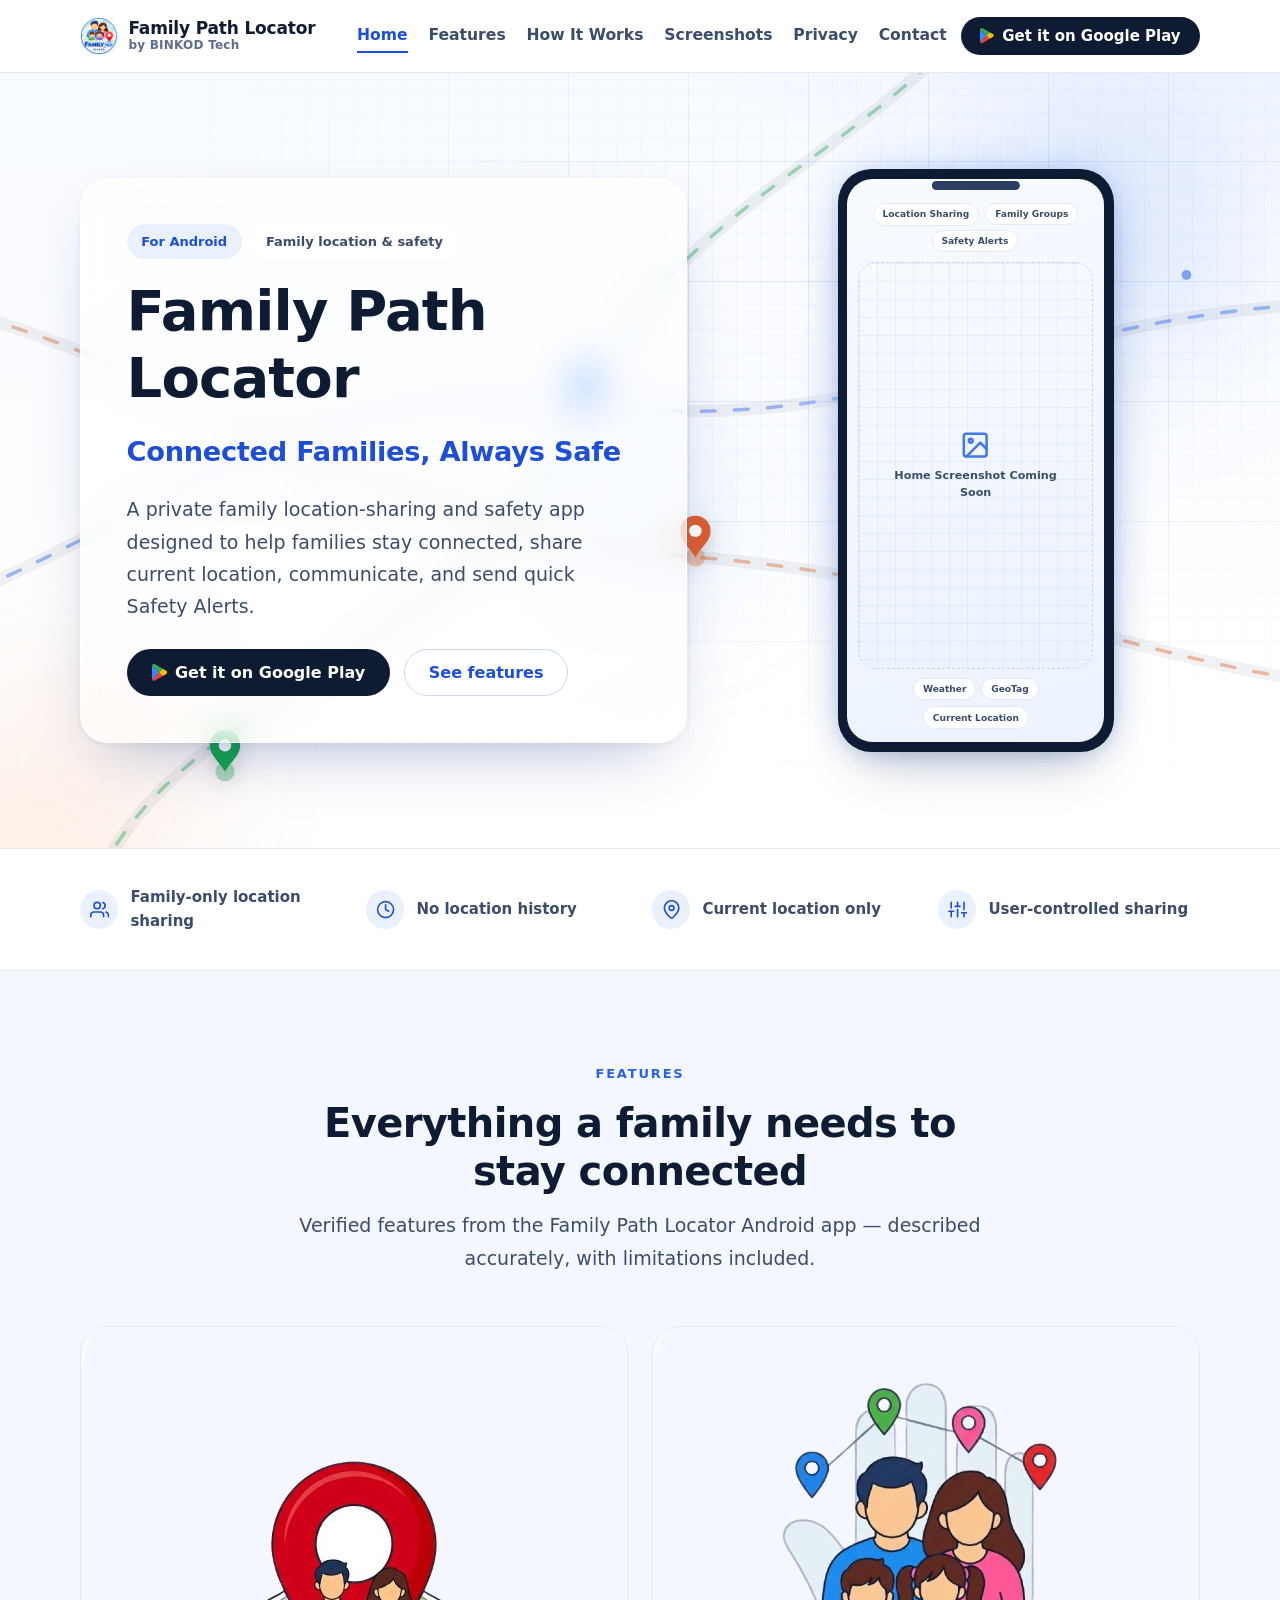
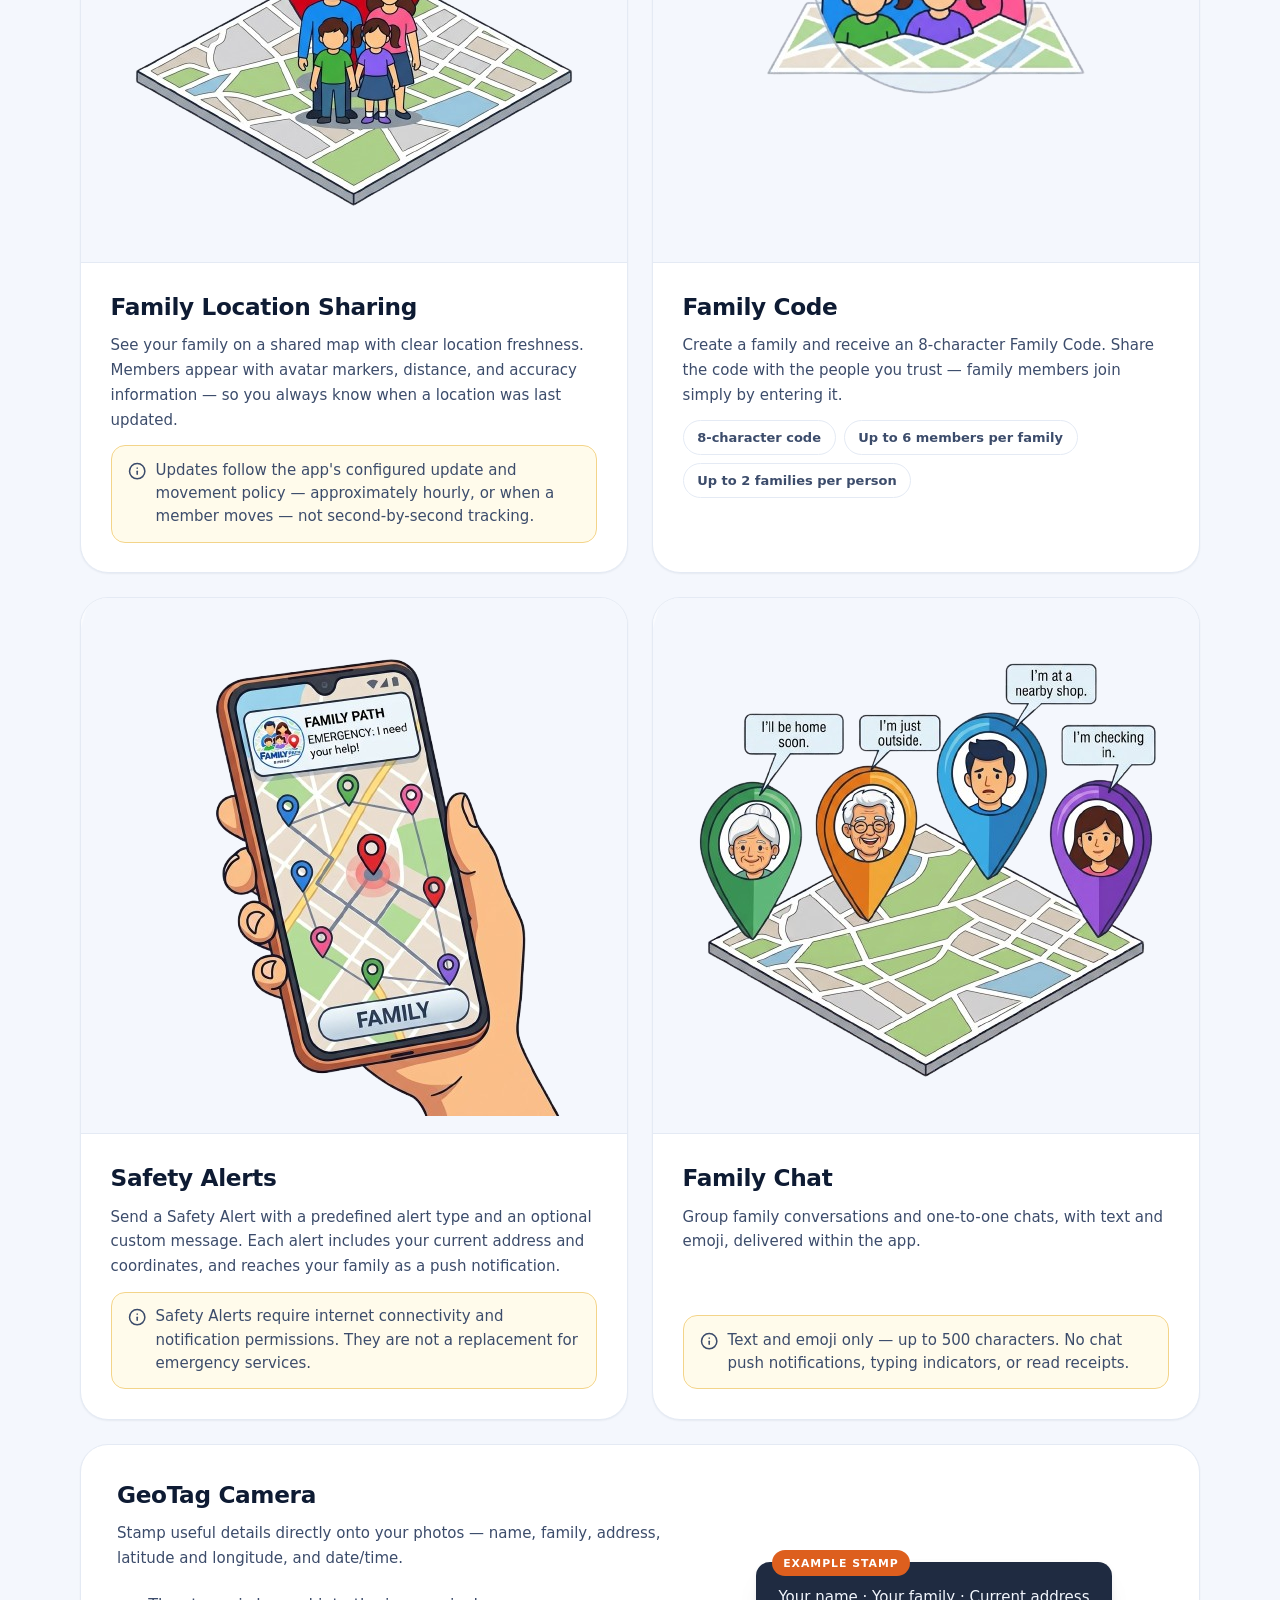
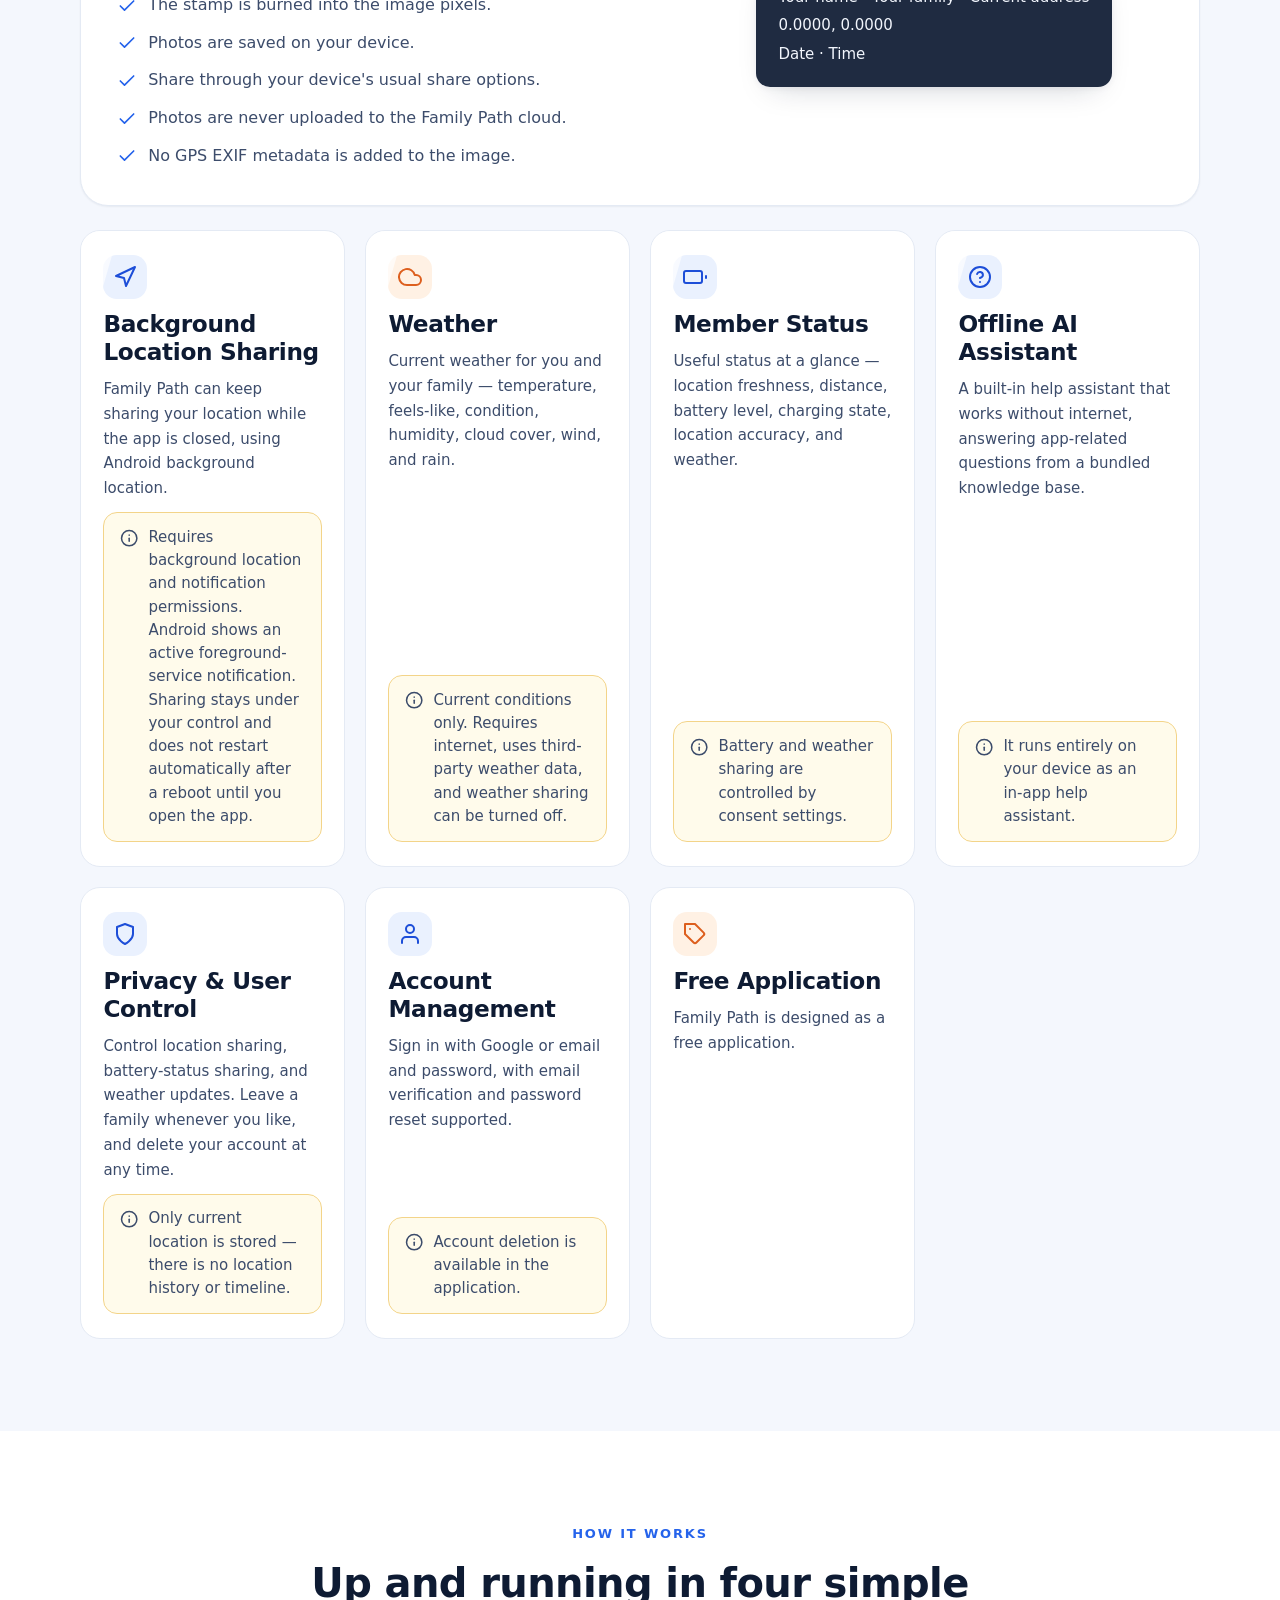
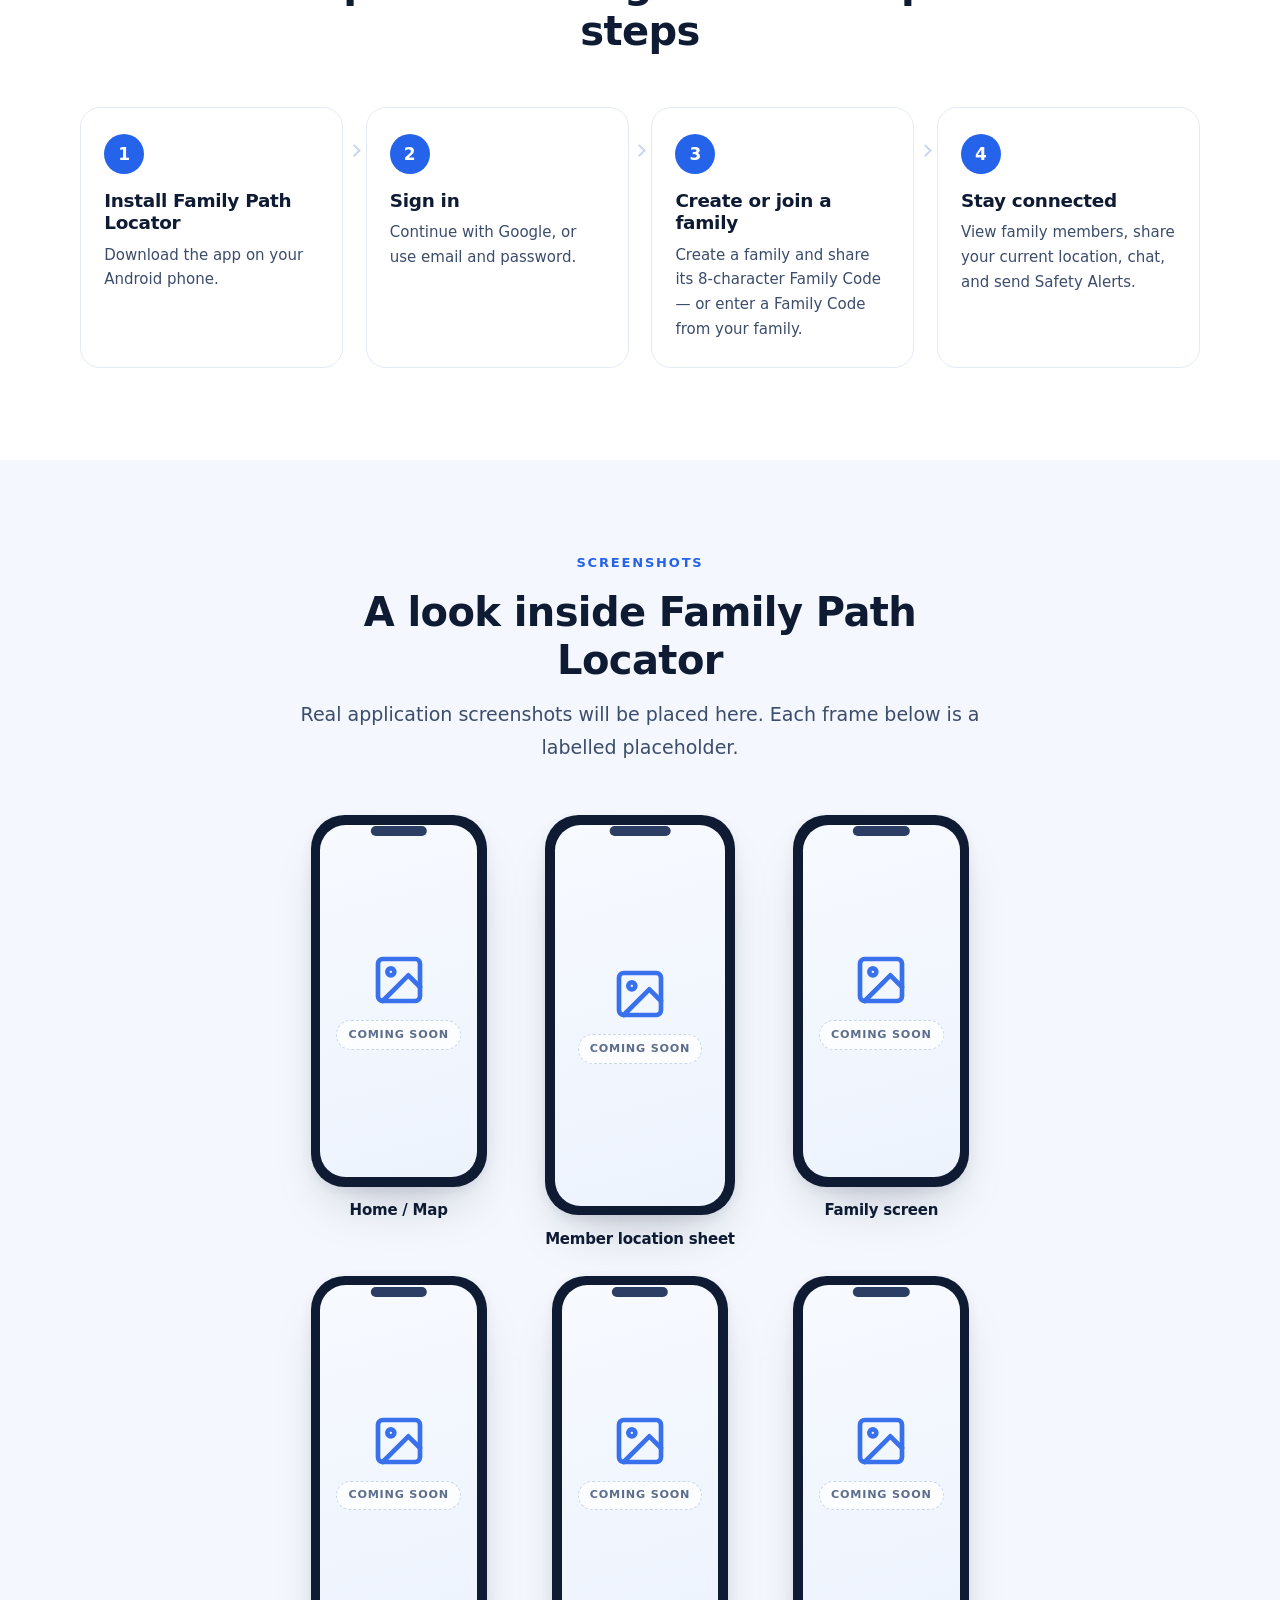
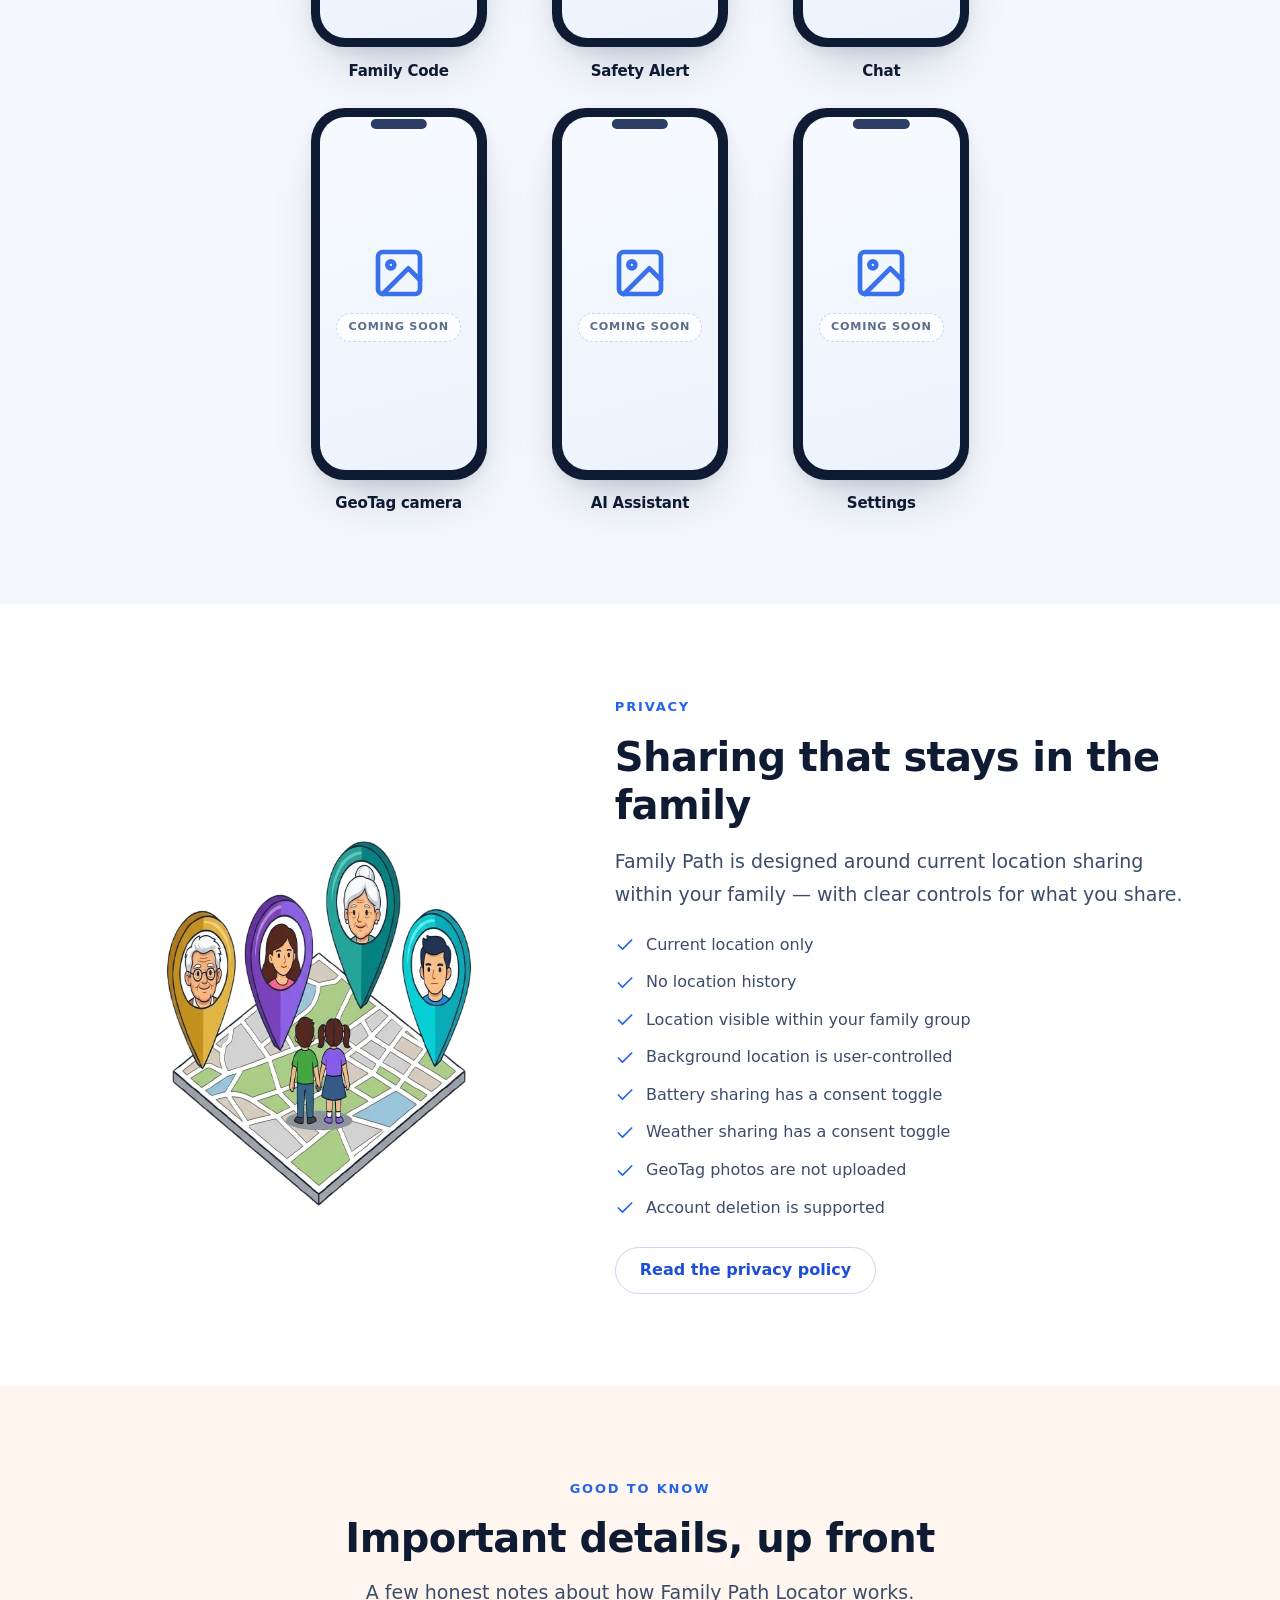
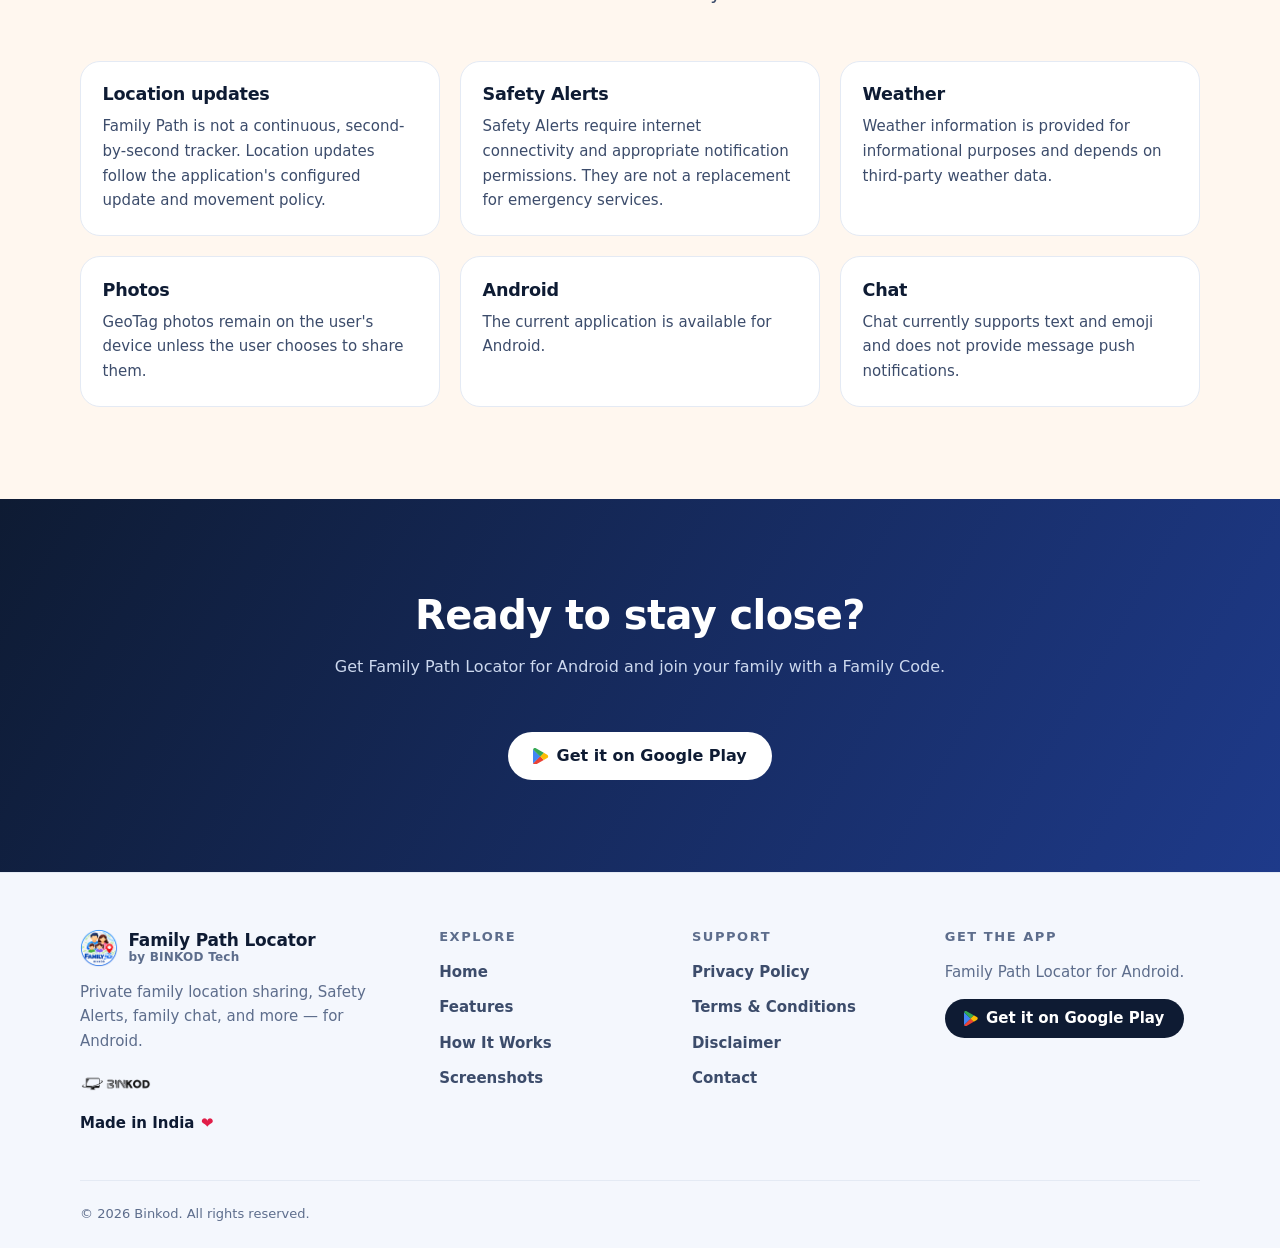
==== commit a0962510: "Added account delete page and other changes like slogan" ====
--- a/family-path-locator/index.html
+++ b/family-path-locator/index.html
@@ -3,7 +3,7 @@
 <head>
   <meta charset="UTF-8">
   <meta name="viewport" content="width=device-width, initial-scale=1.0">
-  <title>Family Path Locator — Stay Close, Wherever You Go</title>
+  <title>Family Path Locator — Connected Families, Always Safe</title>
   <meta name="description" content="Family Path Locator is a family location-sharing and safety app for Android that helps families stay connected with current location sharing, family chat, Safety Alerts and more.">
   <meta name="theme-color" content="#2563eb">
   <script>
@@ -17,7 +17,7 @@
   <!-- TODO: Add canonical URL and og:url once the production domain is confirmed. -->
   <meta property="og:type" content="website">
   <meta property="og:site_name" content="BINKOD Tech">
-  <meta property="og:title" content="Family Path Locator — Stay Close, Wherever You Go">
+  <meta property="og:title" content="Family Path Locator — Connected Families, Always Safe">
   <meta property="og:description" content="Family Path Locator is a family location-sharing and safety app for Android that helps families stay connected with current location sharing, family chat, Safety Alerts and more.">
   <!-- TODO: Add og:image once the production domain is confirmed. -->
   <link rel="icon" type="image/png" sizes="96x96" href="/public/favicon/fav-96.png">
@@ -105,7 +105,7 @@
             <span class="chip">Family location &amp; safety</span>
           </div>
           <h1>Family Path Locator</h1>
-          <p class="fp-hero__tagline">Stay close, wherever you go</p>
+          <p class="fp-hero__tagline">Connected Families, Always Safe</p>
           <p class="lead">
             A private family location-sharing and safety app designed to help
             families stay connected, share current location, communicate, and
@@ -120,16 +120,56 @@
           </div>
         </div>
         <div class="fp-hero__visual anim-in anim-in--delay">
-          <!-- Application screenshot/mockup area. When the real Home / Map
-               screenshot is supplied, replace the screen contents with:
-               <img src="/public/assets/family-path/screenshots/home-map.png"
+          <!-- Animated phone preview. Motion (float + tilt) and the cycling
+               feature tags reuse the shared showcase animation classes from
+               global.css: .phone-float, .phone-tilt, .app-ui__pills (sc-pill).
+
+               Screen layout, top to bottom:
+                 1. animated feature tags
+                 2. reserved screenshot area (placeholder for now)
+                 3. animated feature tags
+
+               Future screenshot: swap the .fp-preview__shot-frame contents for
+               a single image — the frame already clips it to the phone screen
+               with rounded corners, keeps it responsive, and
+               .fp-preview__shot-frame > img handles the fit:
+               <img class="fp-preview__shot-img"
+                    src="/public/assets/family-path/screenshots/home-map.png"
                     alt="Family Path home screen showing the family map"
-                    width="..." height="..." loading="lazy"> -->
-          <div class="device device--hero" role="img" aria-label="Placeholder for the Family Path Locator home and map screenshot">
-            <div class="device__screen">
-              <img class="device__icon" src="/public/assets/family-path/icons/familypath.png" alt="" width="56" height="56">
-              <span class="device__label">Home / Map</span>
-              <span class="device__pending">Screenshot coming soon</span>
+                    width="540" height="1140" loading="lazy"> -->
+          <div class="fp-preview">
+            <div class="phone-float">
+              <div class="phone-tilt">
+                <div class="device device--hero">
+                  <div class="device__screen fp-preview__screen">
+                    <!-- Top area — animated feature tags -->
+                    <div class="fp-preview__area">
+                      <ul class="app-ui__pills fp-preview__tags fp-preview__tags--top" role="list">
+                        <li>Location Sharing</li>
+                        <li>Family Groups</li>
+                        <li>Safety Alerts</li>
+                      </ul>
+                    </div>
+
+                    <!-- Middle area — reserved for the future Home/Map screenshot -->
+                    <div class="fp-preview__shot">
+                      <div class="fp-preview__shot-frame">
+                        <svg class="fp-preview__shot-icon" viewBox="0 0 24 24" fill="none" stroke="currentColor" stroke-width="2" stroke-linecap="round" stroke-linejoin="round" aria-hidden="true" focusable="false"><rect x="3" y="3" width="18" height="18" rx="2" ry="2"></rect><circle cx="8.5" cy="8.5" r="1.5"></circle><polyline points="21 15 16 10 5 21"></polyline></svg>
+                        <p class="fp-preview__shot-title">Home Screenshot Coming Soon</p>
+                      </div>
+                    </div>
+
+                    <!-- Bottom area — animated feature tags -->
+                    <div class="fp-preview__area">
+                      <ul class="app-ui__pills fp-preview__tags fp-preview__tags--bottom" role="list">
+                        <li>Weather</li>
+                        <li>GeoTag</li>
+                        <li>Current Location</li>
+                      </ul>
+                    </div>
+                  </div>
+                </div>
+              </div>
             </div>
           </div>
         </div>
@@ -732,9 +772,6 @@
           </a>
         </div>
       </div>
-      <p class="footer-hosting">
-        Binkod is hosted at <a href="https://boardsilly.in">BOARDSILLY</a>, our home base on the web.
-      </p>
       <div class="footer-bottom">
         <span>© 2026 Binkod. All rights reserved.</span>
       </div>
--- a/css/global.css
+++ b/css/global.css
@@ -914,27 +914,6 @@
   height: 2rem;
 }
 
-/* Hosting note — BOARDSILLY web home */
-.footer-hosting {
-  margin-top: clamp(1.5rem, 1.2rem + 1vw, 2rem);
-  color: var(--c-muted);
-  font-size: var(--fs-xs);
-  line-height: 1.6;
-}
-
-.footer-hosting a {
-  color: var(--c-ink-soft);
-  font-weight: 700;
-  letter-spacing: 0.06em;
-  text-decoration: none;
-  transition: color var(--t-fast);
-}
-
-.footer-hosting a:hover {
-  color: var(--c-primary-strong);
-  text-decoration: underline;
-}
-
 /* Contact email — displayed as plain styled text, never a mailto link */
 .contact-email {
   font-weight: 600;
--- a/css/family-path.css
+++ b/css/family-path.css
@@ -349,6 +349,107 @@
 }
 
 /* --------------------------------------------------------------------------
+   Hero phone preview — three-area animated screen
+   Shares the root showcase motion (global.css .phone-float / .phone-tilt) and
+   the .app-ui__pills feature-tag cycling (sc-pill), with a dedicated layout:
+   animated tags on top, a reserved screenshot area in the middle, animated
+   tags on the bottom. The phone frame itself (.device / .device--hero) is
+   unchanged.
+   -------------------------------------------------------------------------- */
+.fp-preview {
+  position: relative;
+  width: min(100%, 17.25rem);
+  margin-inline: auto;
+}
+
+.fp-preview__screen {
+  display: flex;
+  flex-direction: column;
+  gap: 0.55rem;
+  padding: 1.5rem 0.7rem 0.85rem;
+  text-align: center;
+}
+
+.fp-preview__area {
+  flex: 0 0 auto;
+  min-width: 0;
+}
+
+.fp-preview__tags {
+  padding-top: 0;
+}
+
+/* Middle area — reserved for the future application screenshot */
+.fp-preview__shot {
+  display: flex;
+  flex: 1 1 auto;
+  min-height: 8.5rem;
+}
+
+.fp-preview__shot-frame {
+  position: relative;
+  display: grid;
+  place-content: center;
+  justify-items: center;
+  gap: 0.5rem;
+  flex: 1;
+  min-width: 0;
+  padding: 0.85rem 0.7rem;
+  overflow: hidden;
+  border: 1px dashed var(--c-line-strong);
+  border-radius: 1.15rem;
+  background:
+    linear-gradient(rgba(37, 99, 235, 0.07) 1px, transparent 1px),
+    linear-gradient(90deg, rgba(37, 99, 235, 0.07) 1px, transparent 1px),
+    linear-gradient(165deg, #f7faff 0%, #edf3fd 100%);
+  background-size: 18px 18px, 18px 18px, 100% 100%;
+}
+
+.fp-preview__shot-icon {
+  width: 1.9rem;
+  height: 1.9rem;
+  color: var(--c-primary);
+  opacity: 0.85;
+}
+
+.fp-preview__shot-title {
+  max-width: 11rem;
+  font-size: 0.7rem;
+  font-weight: 800;
+  line-height: 1.45;
+  color: var(--c-ink-soft);
+}
+
+/* Drop-in replacement for the future screenshot: absolutely fills the frame, so
+   the phone-screen clipping, rounded corners, responsive sizing and cover fit
+   are handled without touching anything else (see the HTML comment) */
+.fp-preview__shot-frame > img {
+  position: absolute;
+  inset: 0;
+  display: block;
+  width: 100%;
+  height: 100%;
+  object-fit: cover;
+  border-radius: inherit;
+}
+
+/* Tag highlight cycle: the top row leads, the bottom row is offset so a single
+   tag lights up at a time across the whole phone (13s loop, shared sc-pill) */
+.fp-preview__screen .fp-preview__tags--bottom li:nth-child(1) { animation-delay: 0.85s, 6.5s; }
+.fp-preview__screen .fp-preview__tags--bottom li:nth-child(2) { animation-delay: 0.97s, 8.67s; }
+.fp-preview__screen .fp-preview__tags--bottom li:nth-child(3) { animation-delay: 1.09s, 10.83s; }
+
+/* Reduced motion: stable preview, no staggered waits — the global block in
+   global.css already collapses durations/iterations to a single instant frame */
+@media (prefers-reduced-motion: reduce) {
+  .fp-preview *,
+  .fp-preview *::before,
+  .fp-preview *::after {
+    animation-delay: 0s !important;
+  }
+}
+
+/* --------------------------------------------------------------------------
    Trust strip
    -------------------------------------------------------------------------- */
 .trust {
@@ -1222,6 +1323,276 @@
 .contact-card .actions {
   margin-top: auto;
   padding-top: 0.5rem;
+}
+
+/* Contact page — prominent link to the account deletion page */
+.contact-card--highlight {
+  background-color: var(--c-primary-soft);
+  border-color: var(--c-line-strong);
+}
+
+.contact-card--highlight h2 {
+  color: var(--c-ink);
+}
+
+/* --------------------------------------------------------------------------
+   Account & Data Deletion page
+   -------------------------------------------------------------------------- */
+
+/* Hero — the two deletion options */
+.page-hero .lead + p {
+  margin-top: 0.65rem;
+}
+
+.option-grid {
+  display: grid;
+  gap: 1rem;
+  margin-top: 1.75rem;
+}
+
+@media (min-width: 44em) {
+  .option-grid {
+    grid-template-columns: repeat(2, 1fr);
+  }
+}
+
+.option-card {
+  display: flex;
+  flex-direction: column;
+  gap: 0.4rem;
+  height: 100%;
+  padding: clamp(1.15rem, 1rem + 0.7vw, 1.45rem);
+  background-color: var(--c-surface);
+  border: 1px solid var(--c-line);
+  border-radius: var(--r-lg);
+  box-shadow: var(--sh-1);
+  text-decoration: none;
+  transition:
+    border-color var(--t),
+    transform var(--t),
+    box-shadow var(--t);
+}
+
+.option-card:hover {
+  border-color: var(--c-primary);
+  transform: translateY(-3px);
+  box-shadow: var(--sh-2);
+}
+
+.option-card__label {
+  font-size: var(--fs-xs);
+  font-weight: 700;
+  letter-spacing: 0.14em;
+  text-transform: uppercase;
+  color: var(--c-primary);
+}
+
+.option-card__title {
+  color: var(--c-ink);
+  font-size: 1.0625rem;
+  font-weight: 700;
+}
+
+.option-card__text {
+  color: var(--c-ink-soft);
+  font-size: var(--fs-sm);
+  line-height: 1.6;
+}
+
+.option-card__cta {
+  margin-top: auto;
+  padding-top: 0.5rem;
+  color: var(--c-primary-strong);
+  font-size: var(--fs-sm);
+  font-weight: 700;
+}
+
+.option-card__cta::after {
+  content: " \2192";
+}
+
+.option-card:hover .option-card__cta {
+  text-decoration: underline;
+}
+
+/* Vertical numbered steps */
+.flow-steps {
+  display: grid;
+  gap: 0.9rem;
+  margin: 0;
+}
+
+.flow-step {
+  display: grid;
+  grid-template-columns: auto minmax(0, 1fr);
+  gap: 1rem;
+  align-items: start;
+  padding: 1.15rem 1.25rem;
+  background-color: var(--c-bg-soft);
+  border: 1px solid var(--c-line);
+  border-radius: var(--r-lg);
+}
+
+.flow-step__num {
+  display: grid;
+  place-items: center;
+  width: 2.4rem;
+  height: 2.4rem;
+  border-radius: 50%;
+  background-color: var(--c-primary);
+  color: #ffffff;
+  font-size: 1rem;
+  font-weight: 700;
+}
+
+.flow-step__label {
+  margin-bottom: 0.2rem;
+  font-size: var(--fs-xs);
+  font-weight: 700;
+  letter-spacing: 0.12em;
+  text-transform: uppercase;
+  color: var(--c-muted);
+}
+
+.flow-step__text {
+  color: var(--c-ink-soft);
+  font-size: var(--fs-sm);
+  line-height: 1.6;
+}
+
+.flow-step__text strong {
+  color: var(--c-ink);
+}
+
+/* Important notice (family administrator rule) */
+.alert {
+  padding: clamp(1.3rem, 1.1rem + 1vw, 1.75rem);
+  background-color: var(--c-accent-soft);
+  border: 1px solid #f4d3b6;
+  border-radius: var(--r-xl);
+  box-shadow: var(--sh-1);
+}
+
+.alert > * + * {
+  margin-top: 0.85rem;
+}
+
+.alert__head {
+  display: flex;
+  align-items: center;
+  gap: 0.85rem;
+}
+
+.alert__icon {
+  display: grid;
+  place-items: center;
+  flex: none;
+  width: 2.5rem;
+  height: 2.5rem;
+  border-radius: var(--r-md);
+  background-color: #ffffff;
+  color: var(--c-accent);
+}
+
+.alert__icon .icon {
+  width: 1.3rem;
+  height: 1.3rem;
+}
+
+.alert h3 {
+  font-size: clamp(1.05rem, 1rem + 0.4vw, 1.2rem);
+  color: #6b3d0c;
+}
+
+.alert p,
+.alert li {
+  color: #5b452c;
+  font-size: var(--fs-sm);
+  line-height: 1.65;
+}
+
+.alert strong {
+  color: #453319;
+}
+
+/* Email request panel */
+.email-panel {
+  display: grid;
+  gap: 0.65rem;
+  padding: clamp(1.35rem, 1.15rem + 1vw, 1.85rem);
+  background-color: var(--c-primary-soft);
+  border: 1px solid var(--c-line-strong);
+  border-radius: var(--r-xl);
+  box-shadow: var(--sh-1);
+}
+
+.email-panel__label {
+  font-size: var(--fs-xs);
+  font-weight: 700;
+  letter-spacing: 0.14em;
+  text-transform: uppercase;
+  color: var(--c-muted);
+}
+
+.email-address {
+  display: inline-block;
+  width: fit-content;
+  color: var(--c-primary-strong);
+  font-size: clamp(1.2rem, 1.05rem + 0.9vw, 1.6rem);
+  font-weight: 700;
+  letter-spacing: -0.01em;
+  overflow-wrap: anywhere;
+}
+
+.email-panel__subject {
+  display: flex;
+  flex-wrap: wrap;
+  align-items: baseline;
+  gap: 0.5rem;
+  padding: 0.7rem 0.9rem;
+  background-color: var(--c-surface);
+  border: 1px solid var(--c-line);
+  border-radius: var(--r-md);
+  font-size: var(--fs-sm);
+}
+
+.email-panel__subject strong {
+  color: var(--c-ink);
+}
+
+.email-panel__subject span {
+  color: var(--c-ink-soft);
+  overflow-wrap: anywhere;
+}
+
+.email-panel .actions {
+  margin-top: 0.35rem;
+}
+
+/* Stacked lists used by the deletion page */
+ul.del-list,
+ol.del-list {
+  display: grid;
+  gap: 0.55rem;
+  margin: 0;
+  padding-left: 1.35rem;
+  list-style: disc;
+  color: var(--c-ink-soft);
+  font-size: var(--fs-sm);
+  line-height: 1.6;
+}
+
+ol.del-list {
+  list-style: decimal;
+}
+
+.del-list li::marker {
+  color: var(--c-primary);
+  font-weight: 700;
+}
+
+.del-list strong {
+  color: var(--c-ink);
 }
 
 /* --------------------------------------------------------------------------
